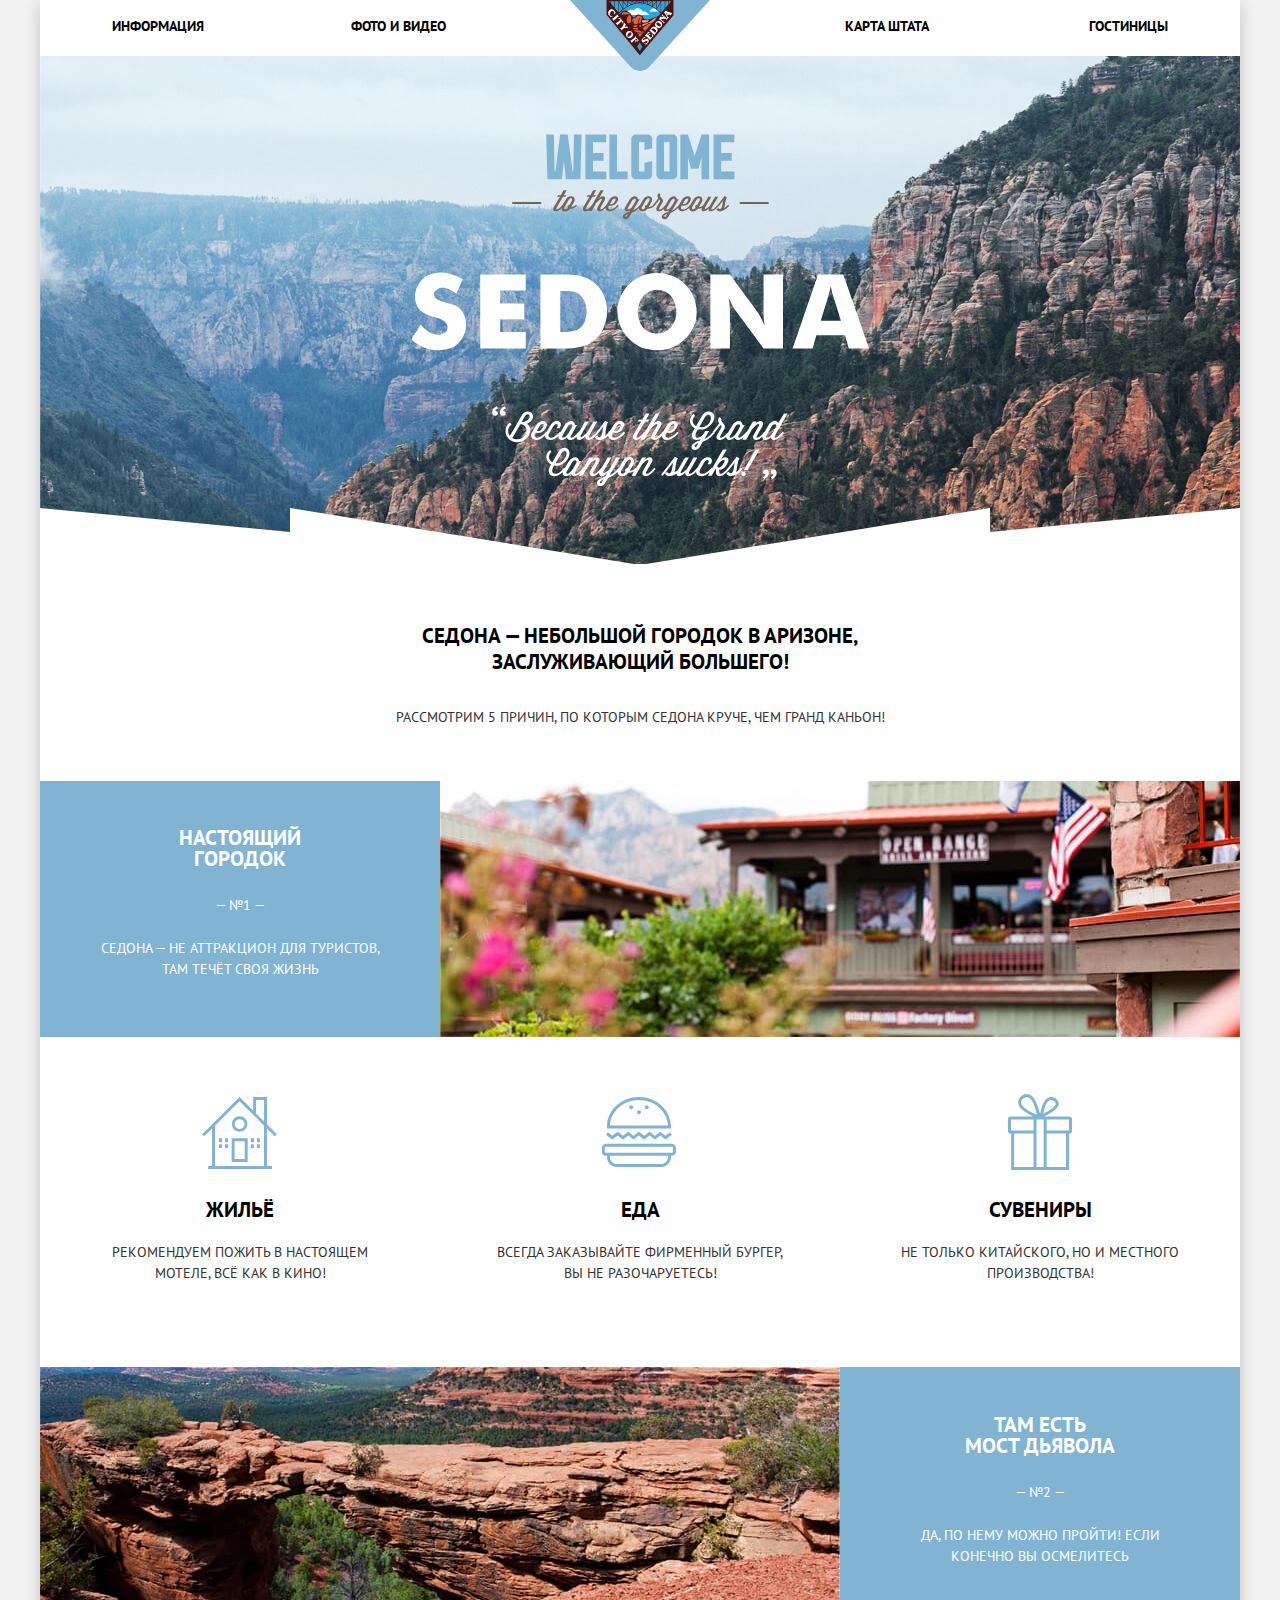
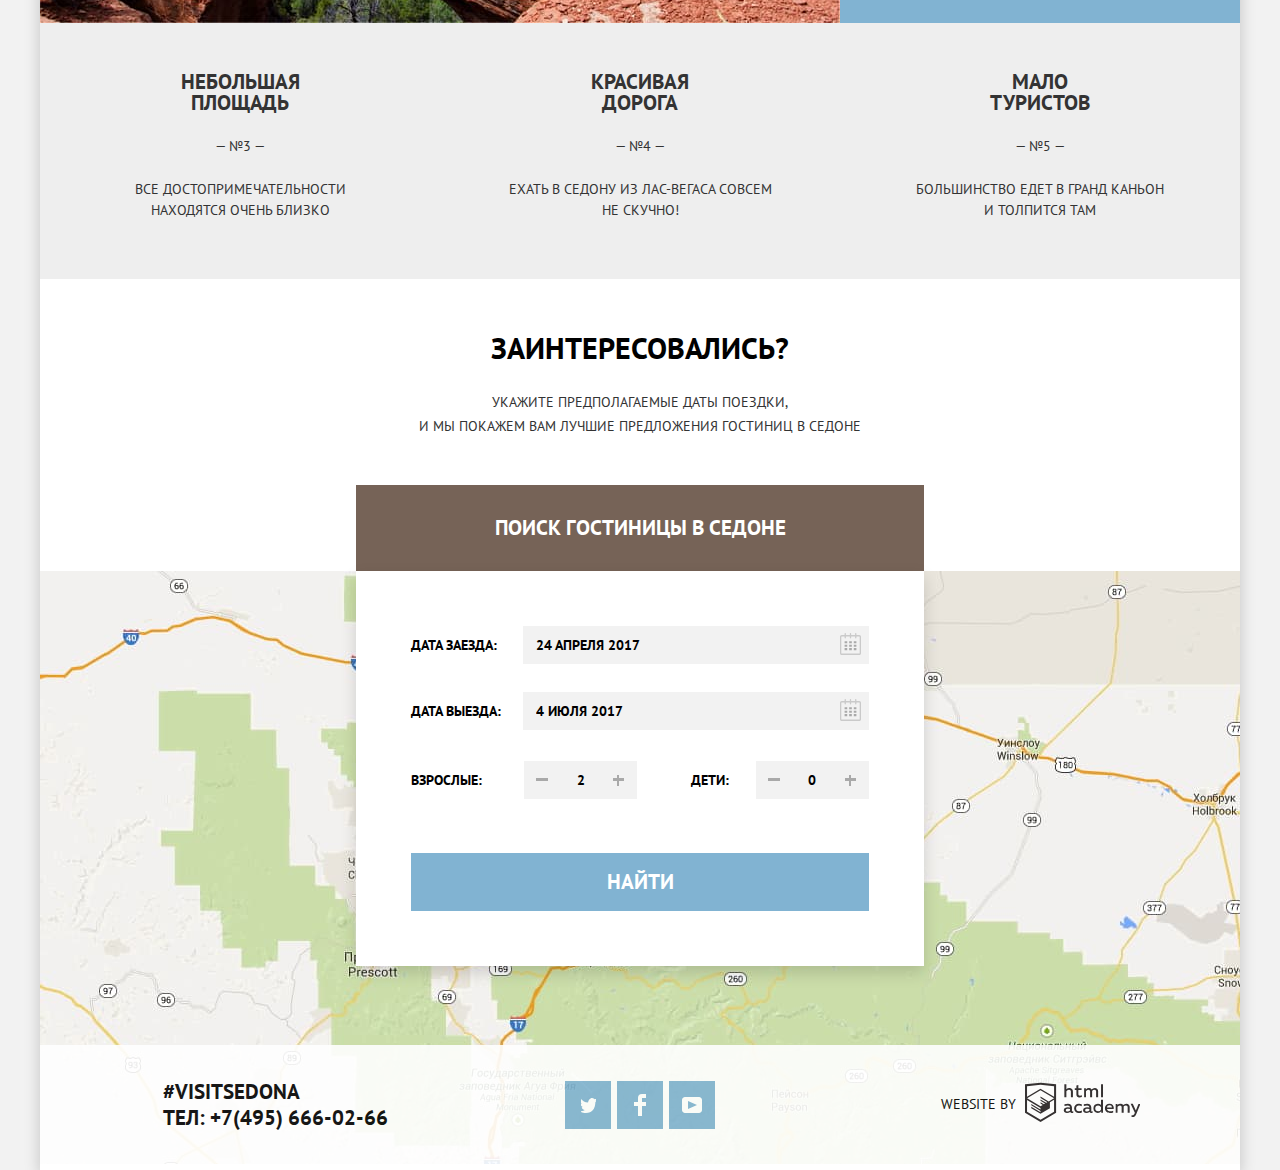
==== index.html @ f350897e "inner page, footer" ====
<!DOCTYPE html>
<html lang="ru">
  <head>
    <meta charset="utf-8">
    <title>Отдых в Седоне</title>
    <link href="https://fonts.googleapis.com/css?family=PT+Sans:400,700&display=swap&subset=cyrillic" rel="stylesheet">
    <link href="css/normalize.css" rel="stylesheet">
    <link href="css/style.css" rel="stylesheet">
  </head>
  <body>
    <div class="container">
      <header class="main-header">
        <nav class="main-navigation">
          <a class="main-header-logo">
            <img src="img/logo.svg" width="140" height="71" alt="Логотип компании по поиску жилья в Седоне «City of Sedona»">
          </a>
          <ul class="site-navigation">
            <li><a href="#">Информация</a></li>
            <li><a href="#">Фото и видео</a></li>
            <li><a href="#">Карта штата</a></li>
            <li><a href="inner.html">Гостиницы</a></li>
          </ul>
        </nav>
      </header>
      <main>
        <h1 class="visually-hidden">Преимущества отдыха в Седоне</h1>
        <section class="main-banner">
          <div class="mountains-bg">
            <h2 class="visually-hidden">Почему Седона?</h2>
            <img src="img/heading.svg" width="459" height="353" alt="Welcome to the gorgeous Sedona «Because the Grand Canyon sucks!»">
          </div>
          <div class="main-text">
            <b>Седона — небольшой городок в Аризоне, заслуживающий большего!</b>
            <p>Рассмотрим 5 причин, по которым Седона круче, чем Гранд Каньон!</p>
          </div>
        </section>
        <section class="features">
          <h2 class="visually-hidden">Преимущества</h2>
          <ol class="features-list">
            <li class="features-item real-city">
              <div class="real-life">
                <h3>Настоящий городок</h3>
                <p class="number">— №1 —</p>
                <p>Седона — не аттракцион для туристов, там течёт своя жизнь</p>
              </div>
              <img src="img/real-city.jpg" width="800" height="256" alt="Настоящая Седона">
              <ul class="city-features">
                <li class="home">
                  <h4>Жильё</h4>
                  <p>Рекомендуем пожить в настоящем мотеле, всё как в кино!</p>
                </li>
                <li class="food">
                  <h4>Еда</h4>
                  <p>Всегда заказывайте фирменный бургер, вы не разочаруетесь!</p>
                </li>
                <li class="souvenir">
                  <h4>Сувениры</h4>
                  <p>Не только китайского, но и местного производства!</p>
                </li>
              </ul>
            </li>
            <li class="features-item devils-bridge">
              <div class="about-bridge">
                <h3>Там есть Мост&nbsp;дьявола</h3>
                <p class="number">— №2 —</p>
                <p>Да, по нему можно пройти! Если конечно вы осмелитесь</p>
              </div>
              <img src="img/devils-bridge.jpg" width="800" height="256" alt="Мост Дьявола">
            </li>
            <li class="features-item last-advantage">
              <h3>Небольшая площадь</h3>
              <p class="number">— №3 —</p>
              <p>Все достопримечательности находятся очень близко</p>
            </li>
            <li class="features-item last-advantage">
              <h3>Красивая дорога</h3>
              <p class="number">— №4 —</p>
              <p>Ехать в Седону из Лас-Вегаса совсем не скучно!</p>
            </li>
            <li class="features-item last-advantage">
              <h3>Мало туристов</h3>
              <p class="number">— №5 —</p>
              <p>Большинство едет в Гранд Каньон и толпится там</p>
            </li>
          </ol>
        </section>
        <section class="search-hotels">
          <h2>Заинтересовались?</h2>
          <p>
            Укажите предполагаемые даты поездки,<br>
            и мы покажем вам лучшие предложения гостиниц в Седоне
          </p>
          <a class="button" href="#">Поиск гостиницы в Седоне</a>
          <form action="https://echo.htmlacademy.ru" method="post" class="form-hotels">
            <p>
              <label for="arrival-date">Дата заезда:</label>
              <input id="arrival-date" type="text" name="date" value="24 апреля 2017">
              <button type="button" class="icon-calendar">
                <span class="visually-hidden">Выбрать дату заезда на календаре</span>
                <svg xmlns="http://www.w3.org/2000/svg" width="21" height="22"><path fill="#cacaca" d="M19.251 2.025h-2.845V.648c0-.381-.294-.689-.656-.689-.363 0-.656.308-.656.689v1.377h-3.938V.648c0-.381-.294-.689-.655-.689-.363 0-.657.308-.657.689v1.377H5.906V.648c0-.381-.294-.689-.656-.689-.363 0-.657.308-.657.689v1.377H1.75C.784 2.025 0 2.847 0 3.862v16.302C0 21.179.784 22 1.75 22h17.501c.966 0 1.749-.821 1.749-1.836V3.862c0-1.015-.783-1.837-1.749-1.837zm.437 18.139a.448.448 0 01-.437.459H1.75a.45.45 0 01-.438-.459V3.862a.45.45 0 01.438-.459h2.844v1.378c0 .381.294.689.657.689.362 0 .656-.308.656-.689V3.403h3.938v1.378c0 .381.294.689.657.689.361 0 .655-.308.655-.689V3.403h3.938v1.378c0 .381.293.689.656.689.362 0 .656-.308.656-.689V3.403h2.845c.241 0 .437.206.437.459v16.302z"/><path fill="#a9a9a9" d="M4.594 8.225h2.625v2.066H4.594zm0 3.443h2.625v2.067H4.594zm0 3.444h2.625v2.066H4.594zm4.594 0h2.625v2.066H9.188zm0-3.444h2.625v2.067H9.188zm0-3.443h2.625v2.066H9.188zm4.593 6.887h2.625v2.066h-2.625zm0-3.444h2.625v2.067h-2.625zm0-3.443h2.625v2.066h-2.625z"/></svg>
              </button>
            </p>
            <p>
              <label for="departure-date">Дата выезда:</label>
              <input id="departure-date" type="text" name="date" value="4 июля 2017">
              <button type="button" class="icon-calendar">
                <span class="visually-hidden">Выбрать дату выезда на календаре</span>
                <svg xmlns="http://www.w3.org/2000/svg" width="21" height="22"><path fill="#cacaca" d="M19.251 2.025h-2.845V.648c0-.381-.294-.689-.656-.689-.363 0-.656.308-.656.689v1.377h-3.938V.648c0-.381-.294-.689-.655-.689-.363 0-.657.308-.657.689v1.377H5.906V.648c0-.381-.294-.689-.656-.689-.363 0-.657.308-.657.689v1.377H1.75C.784 2.025 0 2.847 0 3.862v16.302C0 21.179.784 22 1.75 22h17.501c.966 0 1.749-.821 1.749-1.836V3.862c0-1.015-.783-1.837-1.749-1.837zm.437 18.139a.448.448 0 01-.437.459H1.75a.45.45 0 01-.438-.459V3.862a.45.45 0 01.438-.459h2.844v1.378c0 .381.294.689.657.689.362 0 .656-.308.656-.689V3.403h3.938v1.378c0 .381.294.689.657.689.361 0 .655-.308.655-.689V3.403h3.938v1.378c0 .381.293.689.656.689.362 0 .656-.308.656-.689V3.403h2.845c.241 0 .437.206.437.459v16.302z"/><path fill="#a9a9a9" d="M4.594 8.225h2.625v2.066H4.594zm0 3.443h2.625v2.067H4.594zm0 3.444h2.625v2.066H4.594zm4.594 0h2.625v2.066H9.188zm0-3.444h2.625v2.067H9.188zm0-3.443h2.625v2.066H9.188zm4.593 6.887h2.625v2.066h-2.625zm0-3.444h2.625v2.067h-2.625zm0-3.443h2.625v2.066h-2.625z"/></svg>
              </button>
            </p>
            <div class="amount-columns">
              <p class="amount">
                <label for="adult-amount">Взрослые:</label>
                <input id="adult-amount" type="text" name="adult" value="2">
                <button type="button" class="amount-button reduce">
                  <span class="visually-hidden">Уменьшить количество взрослых</span>
                </button>
                <button type="button" class="amount-button increase">
                  <span class="visually-hidden">Увеличить количество взрослых</span>
                </button>
              </p>
              <p class="amount">
                <label for="children-amount">Дети:</label>
                <input id="children-amount" type="text" name="children" value="0">
                <button type="button" class="amount-button reduce">
                  <span class="visually-hidden">Уменьшить количество детей</span>
                </button>
                <button type="button" class="amount-button increase">
                  <span class="visually-hidden">Увеличить количество детей</span>
                </button>
              </p>
            </div>
            <button type="submit" class="button">Найти</button>
          </form>
        </section>
      </main>
      <footer class="cite-footer">
        <section class="map">
          <h2 class="visually-hidden">Седона на карте</h2>
          <img src="img/map.jpg" width="1200" height="593" alt="Седона на карте">
        </section>
        <div class="main-footer">
          <p class="footer-contacts">
            #visitsedona<br>
            Тел: <a href="tel:+78126660266">+7(495) 666-02-66</a>
          </p>
          <ul class="footer-social">
            <li><a class="social-button social-button-tw" href="#"><span class="visually-hidden">Твиттер</span></a></li>
            <li><a class="social-button social-button-fb" href="#"><span class="visually-hidden">Фейсбук</span></a></li>
            <li><a class="social-button social-button-youtube" href="#"><span class="visually-hidden">Ютуб</span></a></li>
          </ul>
          <p class="footer-copyright">
            <b>Website by</b>
            <a class="logo-html" href="https://htmlacademy.ru/intensive/htmlcss">
              <svg class="html-academy" xmlns="http://www.w3.org/2000/svg" data-name="Layer 1" viewBox="0 0 113 39"><path fill="#231f20" d="M46.84 28.22a2.07 2.07 0 00.58-.11v1.4a3.41 3.41 0 01-1.24.22 1.75 1.75 0 01-1.75-1 5.08 5.08 0 01-3.3 1.13c-1.59 0-3.06-.87-3.06-2.68 0-2.24 2.08-2.93 3.9-2.93a11.63 11.63 0 012.28.26v-.31c0-1.09-.8-1.86-2.3-1.86a7.79 7.79 0 00-3.15.67v-1.79a10.72 10.72 0 013.35-.58c2.48 0 4 1.18 4 3.83v3.14a.57.57 0 00.69.61zm-6.76-1.19a1.42 1.42 0 001.64 1.29 3.56 3.56 0 002.53-1v-1.51a10.21 10.21 0 00-1.9-.22c-1.1.01-2.27.35-2.27 1.45zm12.98-6.41a5.29 5.29 0 012.7.67v1.79a4.28 4.28 0 00-2.42-.73 2.89 2.89 0 100 5.76 5.26 5.26 0 002.55-.67v1.8a6.58 6.58 0 01-2.9.6 4.42 4.42 0 01-4.72-4.54 4.54 4.54 0 014.79-4.68zm12.78 7.6a2.07 2.07 0 00.58-.11v1.4a3.41 3.41 0 01-1.24.22 1.75 1.75 0 01-1.75-1 5.08 5.08 0 01-3.3 1.13c-1.59 0-3.06-.87-3.06-2.68 0-2.24 2.08-2.93 3.9-2.93a11.63 11.63 0 012.28.26v-.31c0-1.09-.8-1.86-2.3-1.86a7.79 7.79 0 00-3.15.67v-1.79a10.72 10.72 0 013.35-.58c2.48 0 4 1.18 4 3.83v3.14a.57.57 0 00.69.61zm-6.76-1.19a1.42 1.42 0 001.64 1.29 3.56 3.56 0 002.53-1v-1.51a10.21 10.21 0 00-1.9-.22c-1.11.01-2.27.35-2.27 1.45zm17.59-10.18v12.76h-1.76v-1.39a4.07 4.07 0 01-3.35 1.62 4.62 4.62 0 010-9.22 4 4 0 013.15 1.37v-5.14h2zm-4.76 5.48a2.9 2.9 0 000 5.8 3 3 0 002.79-1.84v-2.13a3.06 3.06 0 00-2.79-1.83zm11.08-1.71c3.48 0 4.68 2.81 4.12 5.34h-6.58c.22 1.57 1.75 2.22 3.35 2.22a6.41 6.41 0 002.77-.62v1.68a7.5 7.5 0 01-3.14.6c-2.68 0-5-1.53-5-4.61a4.39 4.39 0 014.48-4.61zm.09 1.62a2.39 2.39 0 00-2.57 2.26h4.85a2.06 2.06 0 00-2.28-2.26zm6.02 7.37v-8.75h1.73v1.09a4 4 0 012.92-1.33 3 3 0 012.73 1.4 4.33 4.33 0 013.06-1.4 3.21 3.21 0 013.32 3.52v5.47h-2V24.2a1.67 1.67 0 00-1.73-1.84 2.94 2.94 0 00-2.17 1.18v6.07h-2V24.2a1.67 1.67 0 00-1.73-1.84 3.11 3.11 0 00-2.32 1.35v5.91h-2zm22.37-8.75h2l-4.1 9.93c-.95 2.28-2.19 3-3.52 3a5 5 0 01-1.15-.15v-1.66a3 3 0 00.89.13c.95 0 1.66-.67 2.17-2l.18-.44-4.16-8.82h2.13l3 6.6zM40.66 1.53v5a4 4 0 012.83-1.2A3.41 3.41 0 0147.1 8.9v5.41h-2V9.15a1.9 1.9 0 00-2-2.1 3.08 3.08 0 00-2.44 1.46v5.8h-2V1.53h2zm11.77.89v3.12h3.17v1.71h-3.17v4c0 1.15.53 1.53 1.66 1.53a4.71 4.71 0 001.77-.35v1.68a7.14 7.14 0 01-2.35.38 2.68 2.68 0 01-3-2.88V7.23h-1.6V5.52h1.57V2.88zm5.67 11.87V5.54h1.73v1.09a4 4 0 012.92-1.33 3 3 0 012.73 1.4 4.33 4.33 0 013.06-1.4 3.21 3.21 0 013.32 3.52v5.47h-2V8.88a1.67 1.67 0 00-1.73-1.84 2.94 2.94 0 00-2.17 1.18v6.07h-2V8.88a1.67 1.67 0 00-1.73-1.84 3.11 3.11 0 00-2.32 1.35v5.91h-2zM74.72 1.52h1.95v12.76h-1.95zM15.44.02h-.16L0 1.62v28l15.28 9.09 15.28-9.09v-28zm13.12 28.45l-13.28 7.9L2 28.47V16.99l13.22 7.87v1.43l-9.07-5.4v1.38l9.11 5.47v1.46l-9.1-5.42v1.38l9.11 5.47 9.19-5.5v-5.91l4.1-2.45v11.67zm0-13.16l-3.65 2.14-1.68 1-8-4.76v1.38l6.84 4.07h-.06l-.15.09-1 .57-5.64-3.36v1.38l4.45 2.65-1.05.7-3.36-2v1.38l2.21 1.3-2.25 1.35-13.16-7.82 13.17-7.92zm0-1.39L15.21 6.05l-13.2 7.86V3.41l13.28-1.39 13.28 1.39v10.51z"/></svg>
              <span class="visually-hidden">Логотип «HTML-Academy»</span>
            </a>
          </p>
        </div>
      </footer>
    </div>
  </body>
</html>
---- css/style.css ----
body {
  margin: 0;
  padding: 0;

  font-weight: 400;
  font-size: 14px;
  line-height: 21px;
  font-family: "PT Sans", Arial, sans-serif;
  color: #333333;
  text-transform: uppercase;
  background-color: #f2f2f2;
}

*,
*::before,
*::after {
  box-sizing: border-box;
}

a {
  text-decoration: none;
}

img {
  max-width: 100%;
  height: auto;
}

.visually-hidden:not(:focus):not(:active),
input[type="checkbox"].visually-hidden,
input[type="radio"].visually-hidden {
  position: absolute;

  width: 1px;
  height: 1px;
  margin: -1px;
  border: 0;
  padding: 0;

  white-space: nowrap;

  clip-path: inset(100%);
  clip: rect(0 0 0 0);
  overflow: hidden;
}

.container {
  width: 1200px;
  margin: 0 auto;
  padding: 0 0;

  background-color: #ffffff;
  box-shadow: 0px 5px 15px rgba(0, 1, 1, 0.2);
}

.main-navigation {
  position: relative;

  display: flex;

  font-weight: 700;
  line-height: 26px;
  color: #000000;

  background-color: #ffffff;
}

.main-header-logo {
  position: absolute;
  top: 0;
  left: 50%;
  margin-left: -70px;
  z-index: 1;

  display: block;
  width: 140px;
  height: 71px;
}

.site-navigation {
  width: 1200px;
  display: flex;
  justify-content: space-between;
  flex-wrap: wrap;
  margin: 0;
  padding: 0;
  padding-right: 72px;
  padding-left: 72px;

  list-style: none;
}

.site-navigation li {
  width: 239px;
  padding-top: 13px;
  padding-bottom: 17px;

  color: inherit;
}

.site-navigation li:nth-child(4n-2) {
  margin-right: auto;
}

.site-navigation li:nth-last-child(2),
.site-navigation li:last-child {
  text-align: right;
}

.site-navigation a {
  color: inherit;
}

.site-navigation a[href]:hover,
.site-navigation a[href]:focus {
  color: #81b3d2;
}

.site-navigation a[href]:active {
  color: rgba(0, 0, 0, 0.3);
}

.site-navigation-current a {
  color: #766357;
}

.mountains-bg {
  position: relative;
  display: flex;
  justify-content: center;
  align-items: center;
  height: 508px;

  background: url("../img/background.jpg") no-repeat top center;
  background-color: #ffffff;
  background-size: 100%;
}

.mountains-bg img {
  width: 459px;
  height: 353px;
}

.main-text {
  width: 489px;
  padding-top: 59px;
  padding-bottom: 51px;
  margin: 0 auto;

  text-align: center;
}

.mountains-bg::before {
  content: "";
  position: absolute;
  bottom: -3px;
  left: 0;
  z-index: 1;
  width: 1200px;
  height: 59px;

  background-image: url("../img/intro-mask.svg");
  background-repeat: no-repeat;
  background-position: top center;
}

.main-text b {
  font-size: 21px;
  line-height: 26px;
  text-align: center;
  color: #000000;
}

.main-text p {
  margin: 0;
  padding: 0;
  padding-top: 29px;
  line-height: 26px;
}

.features-list {
  list-style: none;
}

.devils-bridge {
  display: flex;
  color: #ffffff;
}

.real-city {
  display: flex;
  flex-wrap: wrap;
}

.real-life,
.about-bridge {
  width: 400px;
  padding-top: 46px;
  padding-right: 60px;
  padding-bottom: 60px;
  padding-left: 60px;
  color: #ffffff;

  background-color: #81b3d2;
}

.features-list {
  display: flex;
  flex-wrap: wrap;
  margin: 0;
  padding: 0;
}

.real-life,
.about-bridge {
  min-height: 256px;
  padding-bottom: 20px;
}

.features-item h3 {
  margin: 0;
  padding: 0;
  width: 150px;
  margin: 0 auto;
  padding-bottom: 26px;

  font-size: 21px;
  text-align: center;
}

.features-item p {
  margin: 0;
  padding: 0;

  text-align: center;
}

.features-item .number {
  padding-bottom: 22px;
}

.city-features {
  display: flex;
  justify-content: space-between;
  margin: 0;
  padding: 0;

  list-style: none;
  color: #333333;

  background-color: #ffffff;
}

.city-features h4 {
  margin: 0;
  padding: 0;
  padding-bottom: 22px;

  font-size: 21px;
  color: #000000;
}

.city-features li {
  width: 400px;
  min-height: 330px;
  padding: 50px;
  padding-top: 162px;
  padding-bottom: 20px;

  text-align: center;
}

.city-features .home {
  background: url(../img/home.svg) no-repeat 162px 60px;
}

.city-features .food {
  background: url(../img/food.svg) no-repeat 162px 60px;
}

.city-features .souvenir {
  background: url(../img/souvenir.svg) no-repeat 168px 57px;
}

.about-bridge {
  order: 2;
  width: 400px;
  padding: 48px;
  padding-top: 47px;
  padding-bottom: 20px;
}

.last-advantage {
  width: 400px;
  min-height: 256px;

  padding-top: 48px;
  padding-right: 75px;
  padding-bottom: 20px;
  padding-left: 75px;
  background-color: #eeeeee;
}

.last-advantage:nth-child(4) {
  padding-right: 68px;
  padding-left: 68px;
}

.last-advantage h3 {
  padding-bottom: 23px;
}

.features {
  margin-bottom: 51px;
}

.search-hotels h2 {
  margin: 0;
  padding: 0;
  font-size: 30px;
  line-height: 36px;
  color: #000000;
  padding-bottom: 24px;

  text-align: center;
}

.search-hotels p {
  margin: 0;
  padding: 0;
  line-height: 24px;
  padding-bottom: 47px;

  text-align: center;
}

.button {
  font-weight: 700;
  font-size: 14px;
  line-height: 21px;
  text-align: center;
  color: #ffffff;
  text-transform: uppercase;

  background-color: #766357;
}

.button:hover,
.button:focus {
  background-color: #604e43;
}

.button:active {
  color: rgba(255, 255, 255, 0.3);

  background-color: #503e33;
}

.search-hotels .button {
  display: block;
  width: 568px;
  padding: 30px 100px;
  margin: 0 auto;
  font-size: 21px;
  line-height: 26px;
}

.form-hotels {
  position: absolute;
  z-index: 1;
  left: 50%;
  width: 568px;
  margin-left: -284px;
  min-height: 395px;
  padding: 55px;

  background-color: #ffffff;
  box-shadow: 0px 7px 15px 0 rgba(0, 1, 1, 0.15);
}

.form-hotels label {
  font-weight: bold;
  line-height: 1.86;

  text-align: left;
  color: #000000;
}

.form-hotels p {
  position: relative;
  display: flex;
  flex-wrap: wrap;
  justify-content: space-between;
  align-items: baseline;
  line-height: 1.86;
  padding-bottom: 28px;
}

.form-hotels input {
  width: 346px;
  height: 38px;
  padding: 13px;
  background-color: #f2f2f2;

  font-family: "PT Sans", Arial, sans-serif;
  font-size: 14px;
  font-weight: bold;
  line-height: 1.86;
  text-align: left;
  color: #000000;
  border: none;
  text-transform: uppercase;
}

.form-hotels p:nth-child(2) {
  padding-bottom: 31px;
}

.amount-columns {
  display: flex;
  flex-wrap: wrap;
  justify-content: space-between;
  margin-bottom: 23px;
}

.form-hotels .amount {
  position: relative;
  width: 189px;
}

.amount input {
  width: 38px;
  padding-left: 5px;
  padding-right: 5px;
  text-align: center;
}

.amount:nth-child(2) {
  width: 140px;
  margin-right: 38px;
}

.form-hotels .amount-button {
  position: absolute;
  top: 0;
  left: 113px;
  width: 38px;
  height: 38px;
  border: none;
  background-color: #f2f2f2;
}

.amount:nth-child(2) .amount-button {
  left: 65px;
}

.amount:nth-child(2) .increase {
  left: 140px;
}

.amount .increase {
  left: 188px;
}

.amount .increase::after {
  content: "";
  position: absolute;
  top: 13.5px;
  left: 18px;
  width: 2px;
  height: 11px;
  background-color: #a9a9a9;
}

.amount-button::before {
  content: "";
  position: absolute;

  background-color: #a9a9a9;
}

.amount-button:hover::before,
.amount-button:hover::after {
  background-color: #000000;
}

.amount-button:active::before,
.amount-button:active::after {
  background-color: #81b3d2;
}

.reduce::before {
  top: 17px;
  left: 12px;
  width: 12px;
  height: 3px;
}

.increase::before {
  top: 17px;
  left: 14px;
  width: 11px;
  height: 3px;
}

.form-hotels .icon-calendar {
  position: absolute;
  top: 6px;
  right: 2px;
  border: none;
  background-color: transparent;
}

.icon-calendar:hover path {
  fill: #000000;
}

.icon-calendar:active path {
  fill: #81b3d2;
}

.form-hotels .button {
  width: 100%;
  min-height: 58px;
  line-height: 26px;
  background-color: #81b3d2;
  padding-top: 16px;
  padding-bottom: 16px;
  border: none;
}

.cite-footer {
  position: relative;
}

.footer-contacts,
.footer-contacts a {
  font-weight: 700;
  font-size: 21px;
  line-height: 26px;
  color: #000000;
}

.main-footer p,
.main-footer ul {
  margin: 0;
  padding: 0;

  width: 400px;
}

.main-footer {
  position: absolute;
  z-index: 1;
  width: 1200px;
  bottom: 5px;
  left: 0;
  opacity: 0.9;
  background-color: #ffffff;
  display: flex;
  justify-content: space-between;
  align-items: center;
  min-height: 120px;
}

.main-footer p,
.main-footer ul {
  width: 400px;
  text-align: center;
}

.main-footer .footer-contacts {
  padding-left: 123px;
  text-align: left;
}

.inner-page .footer-contacts {
  padding-left: 129px;
}

.footer-copyright b {
  font-weight: 400;
  line-height: 26px;
  color: #000000;
}

.social-button {
  display: block;
  position: relative;
  width: 46px;
  height: 48px;
  background-color: #81b3d2;
}

.main-footer .footer-social {
  display: flex;
  justify-content: center;
}

.footer-social li {
  margin-right: 6px;
}

.footer-social li:last-child {
  margin-right: 0;
}

.social-button::before {
  content: "";
  position: absolute;
  background-repeat: no-repeat;
  background-position: 50% 50%;
}

.social-button-tw::before {
  width: 15px;
  height: 18px;
  background-image: url(../img/tw-icon.svg);
}

.social-button-fb::before {
  width: 12px;
  height: 22px;
  background-image: url(../img/fb-icon.svg);
}

.social-button-youtube::before {
  width: 20px;
  height: 16px;
  background-image: url(../img/youtube-icon.svg);
}

.html-academy {
  width: 115px;
  height: 41px;
}

.logo-html {
  vertical-align: middle;
  display: inline-block;
  padding-left: 5px;
}

.logo-html:hover path,
.logo-html:focus path {
  fill: #81b3d2;
}

.logo-html:active path {
  fill: #bdbbbc;
}

.footer-social a {
  background-color: #81b3d2;
}

.footer-social a {
  display: flex;
  justify-content: center;
  align-items: center;
}

.social-button:hover,
.social-button:focus {
  background-color: #669ec0;
}

.social-button:active {
  background-color: #5496bd;
}

.social-button:active::before {
  opacity: 0.3;
}

.footer-social {
  list-style: none;
}

.footer-contacts a:hover,
.footer-contacts a:focus {
  color: #81b3d2;
}

.footer-contacts a:active {
  color: #bdbbbc;
}

.inner-page .button {
  display: inline-block;
  margin-right: 3px;
  padding: 3px 17px;

  max-width: 250px;
  font: inherit;
  font-weight: 700;
  text-align: center;

  background-color: #81b3d2;
}

.inner-page .button-buy {
  background-color: #766357;
}

.button:hover,
.button:focus,
.button:active {
  background-color: #663d15;
}

.button.disabled,
.button:disabled {
  cursor: default;
  opacity: 0.5;
  background-color: #000000;
}

.filters {
  color: #ffffff;

  min-height: 217px;
  width: 100%;

  background-color: #6688ae;
  background-image: url("../img/filter-background.jpg");

  padding-top: 28px;

  background-repeat: no-repeat;
  background-position: 50% 50%;
}

.filter-item legend {
  font-size: 16px;
  font-weight: 700;
  margin-bottom: 26px;
}

.filter-item {
  border: 0 none;
}

.filter-item ul {
  margin: 0;
  padding: 0;
  list-style: none;
}

.filter-item li {
  margin-bottom: 25px;
  padding-left: 40px;
}

.filter-item label {
  position: relative;

  display: block;

  cursor: pointer;
  user-select: none;
}

.filter-input + label::before {
  content: "";
  position: absolute;
  top: 0px;
  left: -40px;

  width: 23px;
  height: 23px;

  background: url(../img/checkbox-off.svg) no-repeat center center;
}

.filter-input:checked + label::after {
  content: "";

  position: absolute;
  top: 0;
  left: -40px;

  width: 27px;
  height: 23px;

  background: url(../img/checkbox-on.svg) no-repeat center center;
}

.filter-input:disabled + label::before {
  content: "";
  position: absolute;
  top: 0px;
  left: -40px;

  width: 23px;
  height: 23px;

  background: url(../img/checkbox-off-disabled.svg) no-repeat center center;
}

.filter-input:disabled:checked + label::after {
  content: "";
  position: absolute;
  top: 0px;
  left: -40px;

  width: 23px;
  height: 23px;

  background: url(../img/checkbox-on-disabled.svg) no-repeat center center;
}

.filter-column .filter-item {
  width: 316px;
}

.filter-column legend {
  margin-bottom: 11px;
}

.price-controls {
  position: relative;
  height: 36px;
  margin-bottom: 20px;
  font-size: 0;

  border: 2px solid #ffffff;
  border-radius: 2px;
}

.price-controls::after {
  content: "";
  position: absolute;
  top: 50%;
  left: 50%;

  width: 2px;
  height: 22px;

  background: #ffffff;
  transform: translate(-50%, -50%);
}

.price-controls input {
  font-size: 14px;
  line-height: 21px;
  text-align: left;
  padding-left: 3px;
  color: #ffffff;

  background-color: transparent;
  width: 62px;
  margin: 0;

  color: inherit;
  font: inherit;

  background: none;
  border: none;
}

.price-controls .min-price,
.price-controls .max-price {
  width: 147px;
  padding-left: 61px;
}

.price-controls label {
  display: inline-block;

  font-size: 14px;
  line-height: 32px;
  vertical-align: top;

  cursor: pointer;
}

.range-controls {
  position: relative;

  margin-bottom: 32px;
}

.range-controls .scale {
  height: 2px;

  background: rgba(255, 255, 255, 0.3);
}

.range-controls .bar {
  width: 80%;
  height: 2px;

  background: #ffffff;
}

.toggle {
  position: absolute;
  top: -8px;

  width: 20px;
  height: 20px;

  padding: 0;
  background-color: #ababab;
  border: 8px solid #ffffff;
  border-radius: 50%;
  box-shadow: 0 2px 1px 0 rgba(0, 1, 1, 0.2);
  cursor: pointer;
}

.toggle-min {
  left: 0;
}

.toggle-max {
  left: 80%;
}

.toggle:hover,
.toggle:focus {
  background: #1c4f80;
}

.filters .filters-button {
  font-weight: 400;
  width: 136px;
  margin-left: 83px;
  padding-top: 0;
  padding-bottom: 0;
  line-height: 32px;
  background-color: transparent;
  border: 2px solid #ffffff;
}

.filters-button:hover,
.filters-button:focus {
  color: #000000;

  background-color: #ffffff;
}

.filters-button:active {
  background-color: #ffffff;
  opacity: 0.9;
}

.sort {
  display: flex;
  justify-content: flex-start;
  align-items: baseline;
  padding-top: 30px;
  font-size: 12px;
  min-height: 86px;
  line-height: 18px;
  color: #000000;
  padding-right: 72px;
  padding-left: 72px;

  background-color: #fefefe;
}

.sort p,
.sort h2 {
  margin: 0;
  padding: 0;
}

.sort p {
  margin-right: 47px;
}

.sort h2 {
  font-size: 12px;
  line-height: 18px;
  margin-right: 40px;
}

.sort .sort-item {
  margin-right: 33px;
}

.sort .indicators {
  margin-left: auto;
}

.sort .sort-indicator-up {
  margin-right: 10px;
}

.sort-item {
  color: rgba(0, 0, 0, 0.3);

  border-bottom: 1px dotted #81b3d2;
}

.sort-item:hover,
.sort-item:focus {
  color: #81b3d2;
}

.sort-item:active {
  color: #000000;

  border: none;
}

.sort-indicator-down svg {
  transform: rotate(180deg);
}

.sort-indicator:hover path,
.sort-indicator:focus path {
  fill: #231f20;
}

.sort-indicator:active path {
  fill: #81b3d2;
}

.sort-info {
  font-weight: 700;
  font-size: 21px;
  line-height: 26px;
}

.sort-indicator-current path {
  fill: #81b3d2;
}

.sort-item-current {
  color: #81b3d2;

  border: none;
}

.sort-item-current:hover,
.sort-item-current:focus {
  border-bottom: 1px dotted #81b3d2;
}

.sort-item-current:active {
  border: none;
}

.hotels {
  margin: 0;
  padding: 0;

  list-style: none;
}

.hotels li {
  display: flex;
  justify-content: space-between;
  align-items: stretch;
  border-top: 1px solid #e5e5e5;
  padding-top: 26px;
  padding-right: 72px;
  padding-bottom: 28px;
  padding-left: 72px;
}

.hotels li:last-child {
  border-bottom: 1px solid #e5e5e5;
}

.hotels h3 {
  margin: 0;
  padding: 0;
  margin-bottom: 6px;
}

.hotels img {
  width: 135px;
  height: 90px;
  margin-top: 5px;
  margin-right: 30px;
}

.hotels .comfort {
  position: relative;
  margin-left: auto;
  margin-top: 4px;
  padding-top: 64px;
}

.hotels .comfort::before {
  content: "";
  position: absolute;
  top: 0;
  right: 0;
  width: 89px;
  height: 17px;
  z-index: 1;


  background-image: url(../img/star.svg);
  background-repeat: space;
}

.hotels-item:nth-child(2) .comfort::before {
  width: 63px;
}

.hotels-item:last-child .comfort::before {
  width: 40px;
}

.hotel-name {
  font-size: 21px;
  line-height: 26px;
  color: #000000;
}

.hotel-name:hover,
.hotel-name:focus {
  color: #81b3d2;
}

.column-hotel table {
  width: 232px;
  border-spacing: 0;
  margin-bottom: 14px;
}

.hotels-item td {
  width: 96px;
}

.hotel-name:active {
  color: rgba(0, 0, 0, 0.3);
}

.rating {
  display: block;
  padding: 4px 14px;;
  color: #666666;
  background-color: #f2f2f2;
}

.button-info {
  background-color: #81b3d2;
}

.button-info:hover,
.button-info:focus {
  background-color: #669ec0;
}

.button-info:active {
  background-color: #5496bd;
}

.filters form {
  display: flex;
  padding-right: 72px;
  padding-left: 72px;
}

.filters fieldset {
  width: 255px;
  padding: 0;
  margin: 0;
}

.filter-column {
  width: 316px;
  margin-left: auto;
}

.inner-page .main-footer {
  position: static;
  background-color: #ffffff;
}
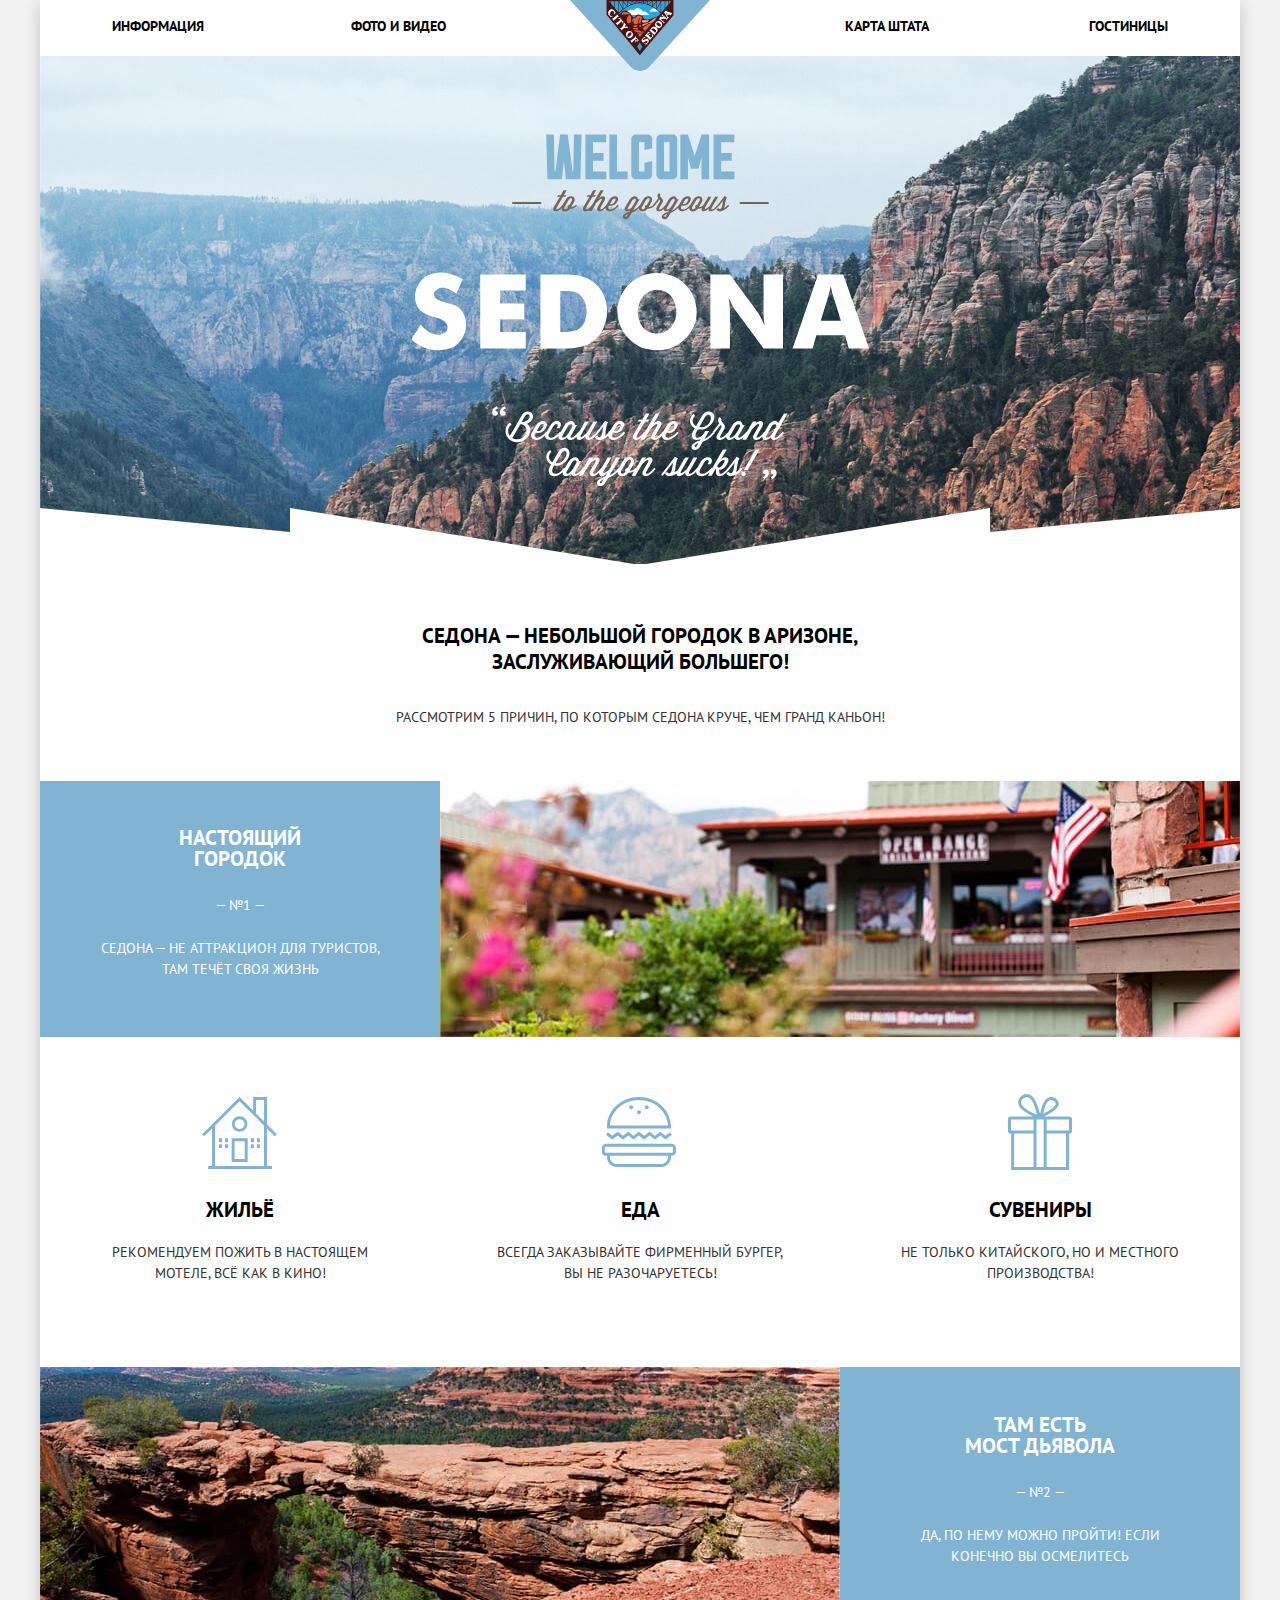
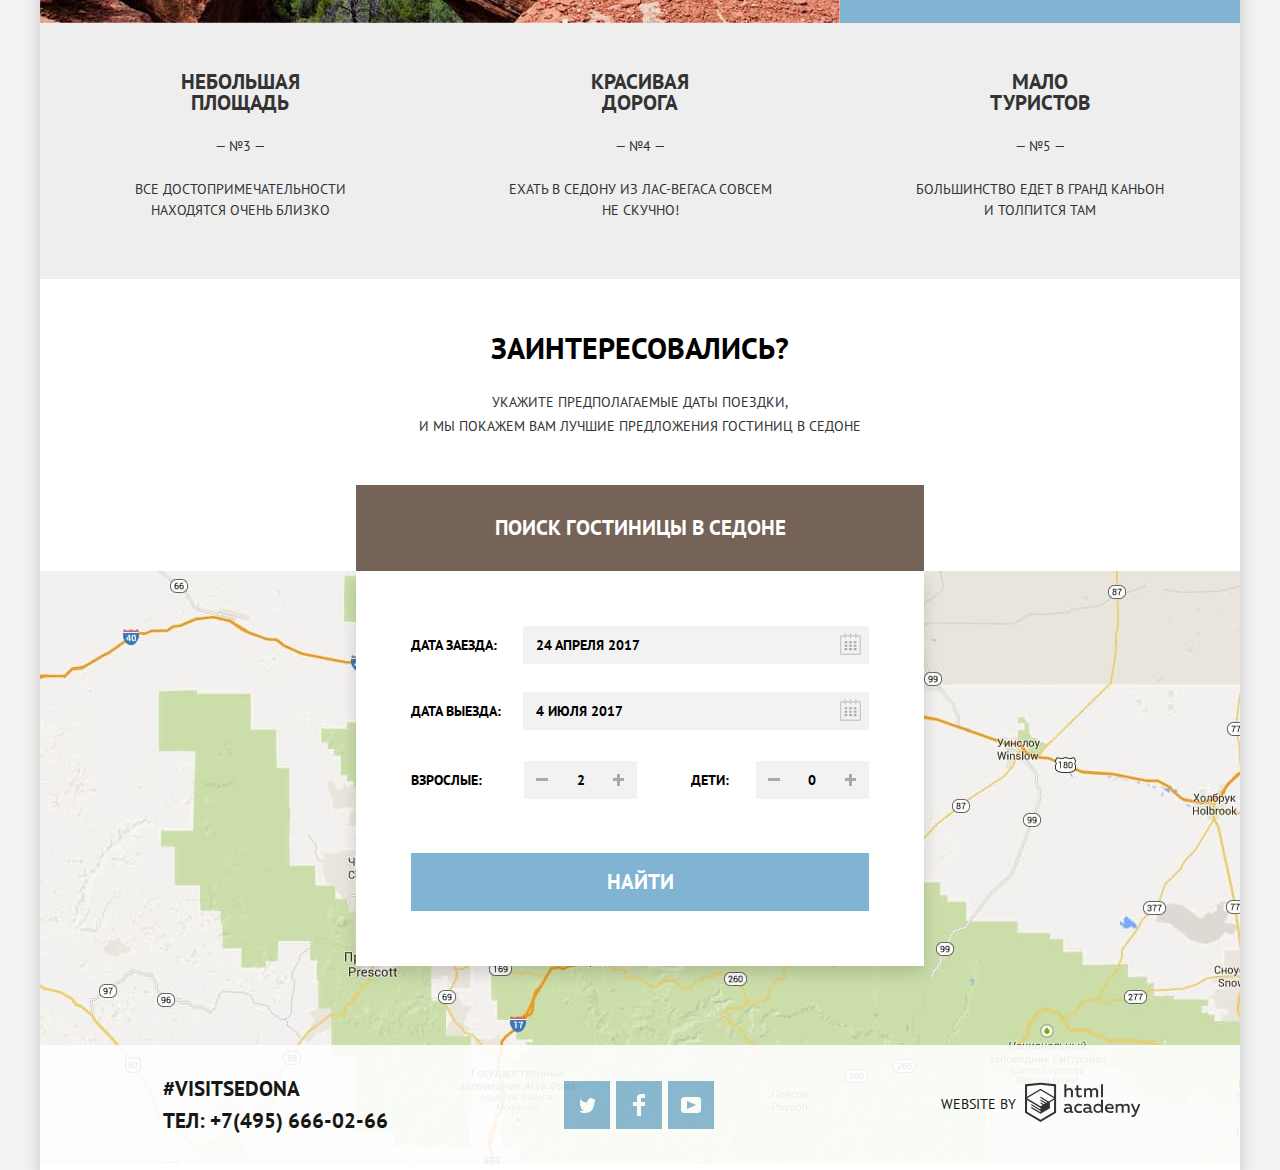
==== commit 41c20136: "add footer logo width height" ====
--- a/index.html
+++ b/index.html
@@ -141,7 +141,7 @@
         </section>
         <div class="main-footer">
           <p class="footer-contacts">
-            #visitsedona<br>
+            <span>#visitsedona</span>
             Тел: <a href="tel:+78126660266">+7(495) 666-02-66</a>
           </p>
           <ul class="footer-social">
@@ -152,7 +152,7 @@
           <p class="footer-copyright">
             <b>Website by</b>
             <a class="logo-html" href="https://htmlacademy.ru/intensive/htmlcss">
-              <svg class="html-academy" xmlns="http://www.w3.org/2000/svg" data-name="Layer 1" viewBox="0 0 113 39"><path fill="#231f20" d="M46.84 28.22a2.07 2.07 0 00.58-.11v1.4a3.41 3.41 0 01-1.24.22 1.75 1.75 0 01-1.75-1 5.08 5.08 0 01-3.3 1.13c-1.59 0-3.06-.87-3.06-2.68 0-2.24 2.08-2.93 3.9-2.93a11.63 11.63 0 012.28.26v-.31c0-1.09-.8-1.86-2.3-1.86a7.79 7.79 0 00-3.15.67v-1.79a10.72 10.72 0 013.35-.58c2.48 0 4 1.18 4 3.83v3.14a.57.57 0 00.69.61zm-6.76-1.19a1.42 1.42 0 001.64 1.29 3.56 3.56 0 002.53-1v-1.51a10.21 10.21 0 00-1.9-.22c-1.1.01-2.27.35-2.27 1.45zm12.98-6.41a5.29 5.29 0 012.7.67v1.79a4.28 4.28 0 00-2.42-.73 2.89 2.89 0 100 5.76 5.26 5.26 0 002.55-.67v1.8a6.58 6.58 0 01-2.9.6 4.42 4.42 0 01-4.72-4.54 4.54 4.54 0 014.79-4.68zm12.78 7.6a2.07 2.07 0 00.58-.11v1.4a3.41 3.41 0 01-1.24.22 1.75 1.75 0 01-1.75-1 5.08 5.08 0 01-3.3 1.13c-1.59 0-3.06-.87-3.06-2.68 0-2.24 2.08-2.93 3.9-2.93a11.63 11.63 0 012.28.26v-.31c0-1.09-.8-1.86-2.3-1.86a7.79 7.79 0 00-3.15.67v-1.79a10.72 10.72 0 013.35-.58c2.48 0 4 1.18 4 3.83v3.14a.57.57 0 00.69.61zm-6.76-1.19a1.42 1.42 0 001.64 1.29 3.56 3.56 0 002.53-1v-1.51a10.21 10.21 0 00-1.9-.22c-1.11.01-2.27.35-2.27 1.45zm17.59-10.18v12.76h-1.76v-1.39a4.07 4.07 0 01-3.35 1.62 4.62 4.62 0 010-9.22 4 4 0 013.15 1.37v-5.14h2zm-4.76 5.48a2.9 2.9 0 000 5.8 3 3 0 002.79-1.84v-2.13a3.06 3.06 0 00-2.79-1.83zm11.08-1.71c3.48 0 4.68 2.81 4.12 5.34h-6.58c.22 1.57 1.75 2.22 3.35 2.22a6.41 6.41 0 002.77-.62v1.68a7.5 7.5 0 01-3.14.6c-2.68 0-5-1.53-5-4.61a4.39 4.39 0 014.48-4.61zm.09 1.62a2.39 2.39 0 00-2.57 2.26h4.85a2.06 2.06 0 00-2.28-2.26zm6.02 7.37v-8.75h1.73v1.09a4 4 0 012.92-1.33 3 3 0 012.73 1.4 4.33 4.33 0 013.06-1.4 3.21 3.21 0 013.32 3.52v5.47h-2V24.2a1.67 1.67 0 00-1.73-1.84 2.94 2.94 0 00-2.17 1.18v6.07h-2V24.2a1.67 1.67 0 00-1.73-1.84 3.11 3.11 0 00-2.32 1.35v5.91h-2zm22.37-8.75h2l-4.1 9.93c-.95 2.28-2.19 3-3.52 3a5 5 0 01-1.15-.15v-1.66a3 3 0 00.89.13c.95 0 1.66-.67 2.17-2l.18-.44-4.16-8.82h2.13l3 6.6zM40.66 1.53v5a4 4 0 012.83-1.2A3.41 3.41 0 0147.1 8.9v5.41h-2V9.15a1.9 1.9 0 00-2-2.1 3.08 3.08 0 00-2.44 1.46v5.8h-2V1.53h2zm11.77.89v3.12h3.17v1.71h-3.17v4c0 1.15.53 1.53 1.66 1.53a4.71 4.71 0 001.77-.35v1.68a7.14 7.14 0 01-2.35.38 2.68 2.68 0 01-3-2.88V7.23h-1.6V5.52h1.57V2.88zm5.67 11.87V5.54h1.73v1.09a4 4 0 012.92-1.33 3 3 0 012.73 1.4 4.33 4.33 0 013.06-1.4 3.21 3.21 0 013.32 3.52v5.47h-2V8.88a1.67 1.67 0 00-1.73-1.84 2.94 2.94 0 00-2.17 1.18v6.07h-2V8.88a1.67 1.67 0 00-1.73-1.84 3.11 3.11 0 00-2.32 1.35v5.91h-2zM74.72 1.52h1.95v12.76h-1.95zM15.44.02h-.16L0 1.62v28l15.28 9.09 15.28-9.09v-28zm13.12 28.45l-13.28 7.9L2 28.47V16.99l13.22 7.87v1.43l-9.07-5.4v1.38l9.11 5.47v1.46l-9.1-5.42v1.38l9.11 5.47 9.19-5.5v-5.91l4.1-2.45v11.67zm0-13.16l-3.65 2.14-1.68 1-8-4.76v1.38l6.84 4.07h-.06l-.15.09-1 .57-5.64-3.36v1.38l4.45 2.65-1.05.7-3.36-2v1.38l2.21 1.3-2.25 1.35-13.16-7.82 13.17-7.92zm0-1.39L15.21 6.05l-13.2 7.86V3.41l13.28-1.39 13.28 1.39v10.51z"/></svg>
+              <svg class="html-academy" xmlns="http://www.w3.org/2000/svg" data-name="Layer 1" viewBox="0 0 113 39" width="113" height="39"><path fill="#231f20" d="M46.84 28.22a2.07 2.07 0 00.58-.11v1.4a3.41 3.41 0 01-1.24.22 1.75 1.75 0 01-1.75-1 5.08 5.08 0 01-3.3 1.13c-1.59 0-3.06-.87-3.06-2.68 0-2.24 2.08-2.93 3.9-2.93a11.63 11.63 0 012.28.26v-.31c0-1.09-.8-1.86-2.3-1.86a7.79 7.79 0 00-3.15.67v-1.79a10.72 10.72 0 013.35-.58c2.48 0 4 1.18 4 3.83v3.14a.57.57 0 00.69.61zm-6.76-1.19a1.42 1.42 0 001.64 1.29 3.56 3.56 0 002.53-1v-1.51a10.21 10.21 0 00-1.9-.22c-1.1.01-2.27.35-2.27 1.45zm12.98-6.41a5.29 5.29 0 012.7.67v1.79a4.28 4.28 0 00-2.42-.73 2.89 2.89 0 100 5.76 5.26 5.26 0 002.55-.67v1.8a6.58 6.58 0 01-2.9.6 4.42 4.42 0 01-4.72-4.54 4.54 4.54 0 014.79-4.68zm12.78 7.6a2.07 2.07 0 00.58-.11v1.4a3.41 3.41 0 01-1.24.22 1.75 1.75 0 01-1.75-1 5.08 5.08 0 01-3.3 1.13c-1.59 0-3.06-.87-3.06-2.68 0-2.24 2.08-2.93 3.9-2.93a11.63 11.63 0 012.28.26v-.31c0-1.09-.8-1.86-2.3-1.86a7.79 7.79 0 00-3.15.67v-1.79a10.72 10.72 0 013.35-.58c2.48 0 4 1.18 4 3.83v3.14a.57.57 0 00.69.61zm-6.76-1.19a1.42 1.42 0 001.64 1.29 3.56 3.56 0 002.53-1v-1.51a10.21 10.21 0 00-1.9-.22c-1.11.01-2.27.35-2.27 1.45zm17.59-10.18v12.76h-1.76v-1.39a4.07 4.07 0 01-3.35 1.62 4.62 4.62 0 010-9.22 4 4 0 013.15 1.37v-5.14h2zm-4.76 5.48a2.9 2.9 0 000 5.8 3 3 0 002.79-1.84v-2.13a3.06 3.06 0 00-2.79-1.83zm11.08-1.71c3.48 0 4.68 2.81 4.12 5.34h-6.58c.22 1.57 1.75 2.22 3.35 2.22a6.41 6.41 0 002.77-.62v1.68a7.5 7.5 0 01-3.14.6c-2.68 0-5-1.53-5-4.61a4.39 4.39 0 014.48-4.61zm.09 1.62a2.39 2.39 0 00-2.57 2.26h4.85a2.06 2.06 0 00-2.28-2.26zm6.02 7.37v-8.75h1.73v1.09a4 4 0 012.92-1.33 3 3 0 012.73 1.4 4.33 4.33 0 013.06-1.4 3.21 3.21 0 013.32 3.52v5.47h-2V24.2a1.67 1.67 0 00-1.73-1.84 2.94 2.94 0 00-2.17 1.18v6.07h-2V24.2a1.67 1.67 0 00-1.73-1.84 3.11 3.11 0 00-2.32 1.35v5.91h-2zm22.37-8.75h2l-4.1 9.93c-.95 2.28-2.19 3-3.52 3a5 5 0 01-1.15-.15v-1.66a3 3 0 00.89.13c.95 0 1.66-.67 2.17-2l.18-.44-4.16-8.82h2.13l3 6.6zM40.66 1.53v5a4 4 0 012.83-1.2A3.41 3.41 0 0147.1 8.9v5.41h-2V9.15a1.9 1.9 0 00-2-2.1 3.08 3.08 0 00-2.44 1.46v5.8h-2V1.53h2zm11.77.89v3.12h3.17v1.71h-3.17v4c0 1.15.53 1.53 1.66 1.53a4.71 4.71 0 001.77-.35v1.68a7.14 7.14 0 01-2.35.38 2.68 2.68 0 01-3-2.88V7.23h-1.6V5.52h1.57V2.88zm5.67 11.87V5.54h1.73v1.09a4 4 0 012.92-1.33 3 3 0 012.73 1.4 4.33 4.33 0 013.06-1.4 3.21 3.21 0 013.32 3.52v5.47h-2V8.88a1.67 1.67 0 00-1.73-1.84 2.94 2.94 0 00-2.17 1.18v6.07h-2V8.88a1.67 1.67 0 00-1.73-1.84 3.11 3.11 0 00-2.32 1.35v5.91h-2zM74.72 1.52h1.95v12.76h-1.95zM15.44.02h-.16L0 1.62v28l15.28 9.09 15.28-9.09v-28zm13.12 28.45l-13.28 7.9L2 28.47V16.99l13.22 7.87v1.43l-9.07-5.4v1.38l9.11 5.47v1.46l-9.1-5.42v1.38l9.11 5.47 9.19-5.5v-5.91l4.1-2.45v11.67zm0-13.16l-3.65 2.14-1.68 1-8-4.76v1.38l6.84 4.07h-.06l-.15.09-1 .57-5.64-3.36v1.38l4.45 2.65-1.05.7-3.36-2v1.38l2.21 1.3-2.25 1.35-13.16-7.82 13.17-7.92zm0-1.39L15.21 6.05l-13.2 7.86V3.41l13.28-1.39 13.28 1.39v10.51z"/></svg>
               <span class="visually-hidden">Логотип «HTML-Academy»</span>
             </a>
           </p>
--- a/css/style.css
+++ b/css/style.css
@@ -301,9 +301,9 @@
   background-color: #eeeeee;
 }
 
-.last-advantage:nth-child(4) {
-  padding-right: 68px;
-  padding-left: 68px;
+.features-item:nth-child(4) {
+  padding-left: 63px;
+  padding-right: 63px;
 }
 
 .last-advantage h3 {
@@ -465,10 +465,10 @@
 .amount .increase::after {
   content: "";
   position: absolute;
-  top: 13.5px;
+  top: 13px;
   left: 18px;
-  width: 2px;
-  height: 11px;
+  width: 3px;
+  height: 12px;
   background-color: #a9a9a9;
 }
 
@@ -541,8 +541,7 @@
   color: #000000;
 }
 
-.main-footer p,
-.main-footer ul {
+.main-footer p {
   margin: 0;
   padding: 0;
 
@@ -563,8 +562,7 @@
   min-height: 120px;
 }
 
-.main-footer p,
-.main-footer ul {
+.main-footer p {
   width: 400px;
   text-align: center;
 }
@@ -572,6 +570,11 @@
 .main-footer .footer-contacts {
   padding-left: 123px;
   text-align: left;
+}
+
+.footer-contacts span {
+  display: block;
+  padding-bottom: 6px;
 }
 
 .inner-page .footer-contacts {
@@ -593,15 +596,21 @@
 }
 
 .main-footer .footer-social {
-  display: flex;
-  justify-content: center;
+  margin: 0;
+  padding: 0;
+  display: flex;
+  flex-wrap: wrap;
+  justify-content: flex-start;
+  width: 152px;
 }
 
 .footer-social li {
+  margin-bottom: 3px;
   margin-right: 6px;
-}
-
-.footer-social li:last-child {
+  margin-top: 3px;
+}
+
+.footer-social li:nth-child(3n) {
   margin-right: 0;
 }
 
@@ -688,6 +697,7 @@
 
 .inner-page .button {
   display: inline-block;
+  vertical-align: top;
   margin-right: 3px;
   padding: 3px 17px;
 
@@ -1099,11 +1109,15 @@
   background-repeat: space;
 }
 
-.hotels-item:nth-child(2) .comfort::before {
+.hotels-item .four-stars::before {
+  width: 89px;
+}
+
+.hotels-item .three-stars::before {
   width: 63px;
 }
 
-.hotels-item:last-child .comfort::before {
+.hotels-item .two-stars::before {
   width: 40px;
 }
 
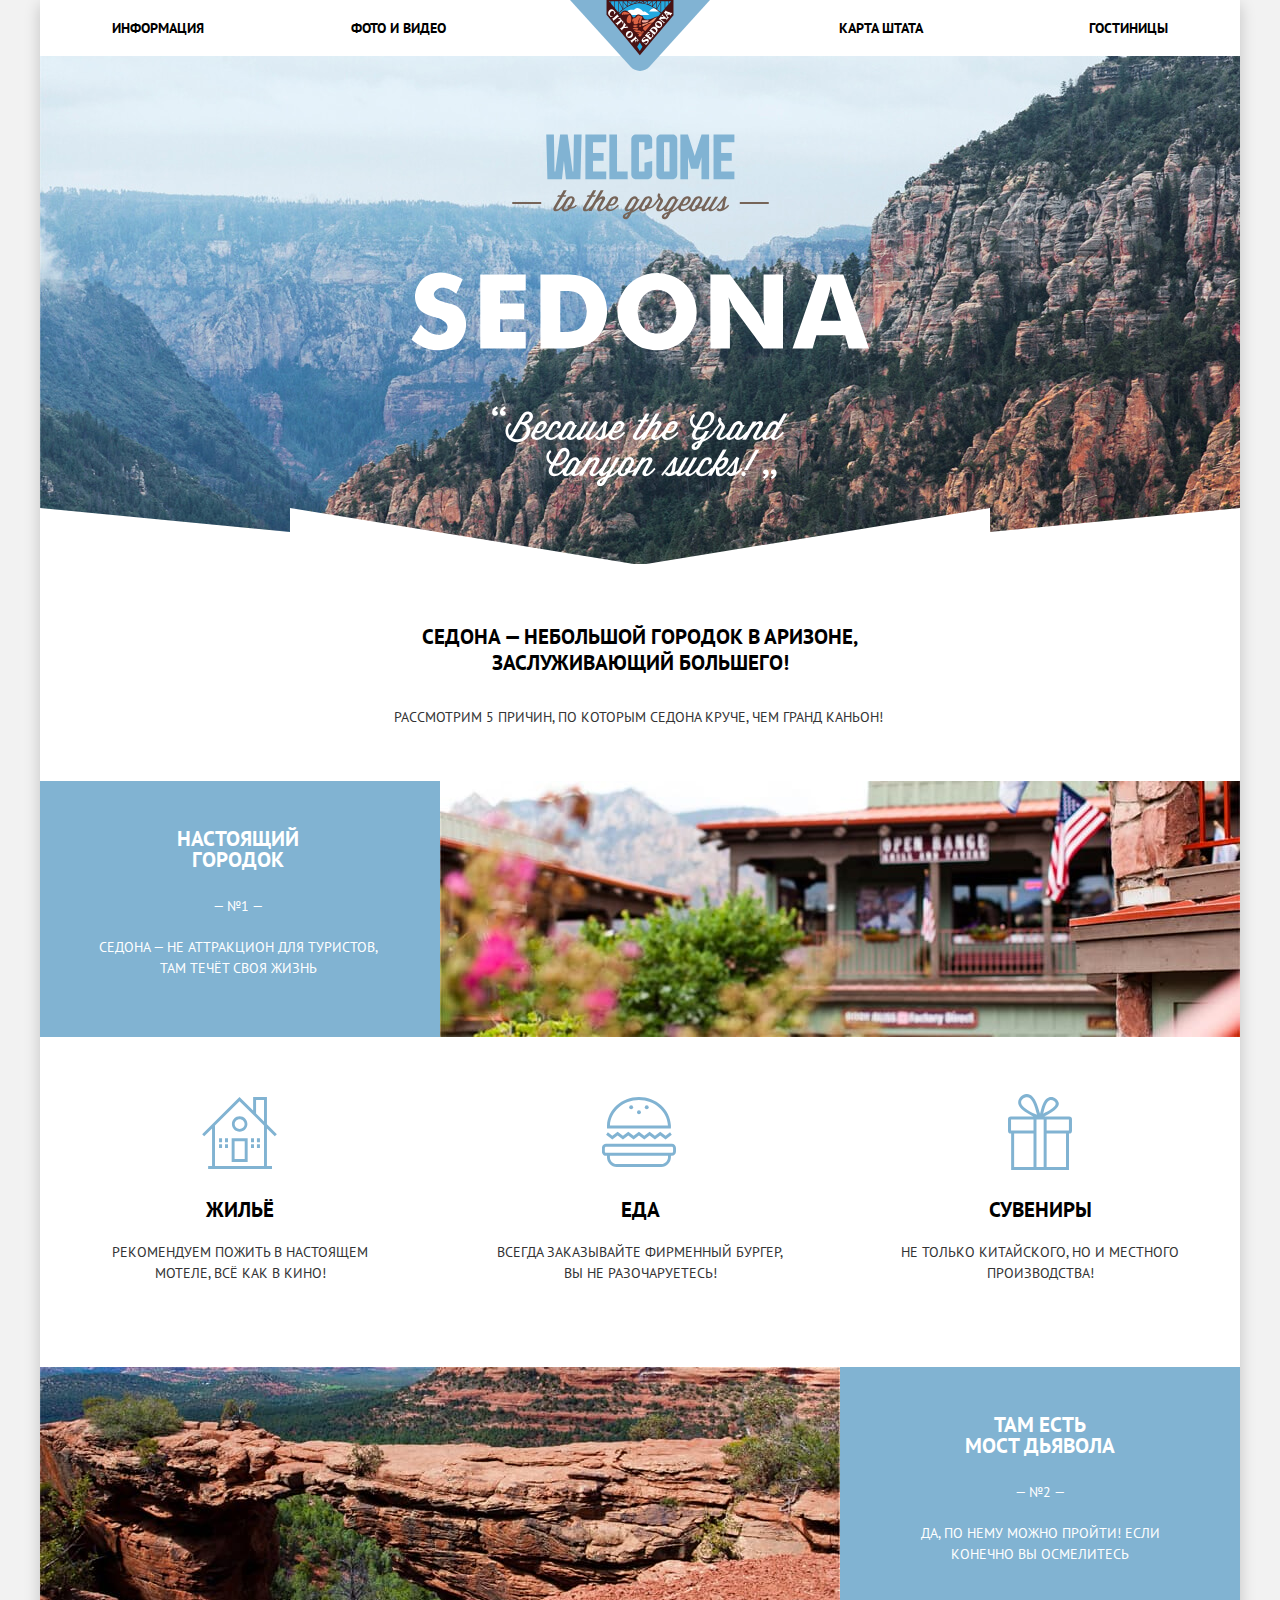
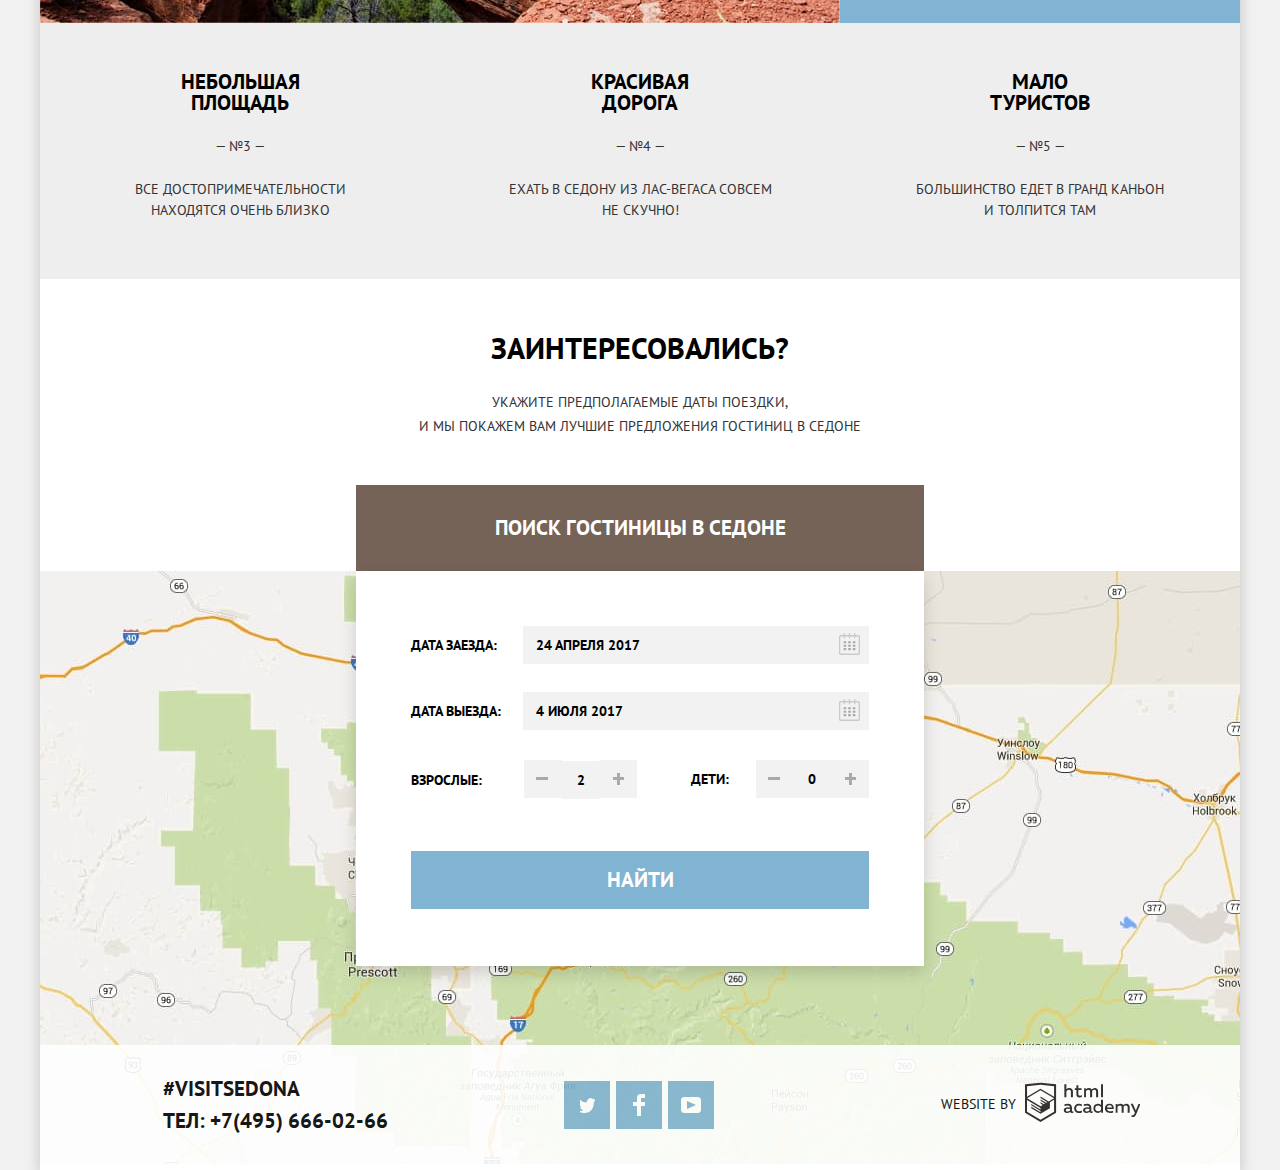
==== commit 65cd8b4c: "basic criteria" ====
--- a/index.html
+++ b/index.html
@@ -17,7 +17,7 @@
           <ul class="site-navigation">
             <li><a href="#">Информация</a></li>
             <li><a href="#">Фото и видео</a></li>
-            <li><a href="#">Карта штата</a></li>
+            <li class="navigation-map"><a href="#">Карта штата</a></li>
             <li><a href="inner.html">Гостиницы</a></li>
           </ul>
         </nav>
@@ -139,23 +139,25 @@
           <h2 class="visually-hidden">Седона на карте</h2>
           <img src="img/map.jpg" width="1200" height="593" alt="Седона на карте">
         </section>
-        <div class="main-footer">
-          <p class="footer-contacts">
-            <span>#visitsedona</span>
-            Тел: <a href="tel:+78126660266">+7(495) 666-02-66</a>
-          </p>
-          <ul class="footer-social">
-            <li><a class="social-button social-button-tw" href="#"><span class="visually-hidden">Твиттер</span></a></li>
-            <li><a class="social-button social-button-fb" href="#"><span class="visually-hidden">Фейсбук</span></a></li>
-            <li><a class="social-button social-button-youtube" href="#"><span class="visually-hidden">Ютуб</span></a></li>
-          </ul>
-          <p class="footer-copyright">
-            <b>Website by</b>
-            <a class="logo-html" href="https://htmlacademy.ru/intensive/htmlcss">
-              <svg class="html-academy" xmlns="http://www.w3.org/2000/svg" data-name="Layer 1" viewBox="0 0 113 39" width="113" height="39"><path fill="#231f20" d="M46.84 28.22a2.07 2.07 0 00.58-.11v1.4a3.41 3.41 0 01-1.24.22 1.75 1.75 0 01-1.75-1 5.08 5.08 0 01-3.3 1.13c-1.59 0-3.06-.87-3.06-2.68 0-2.24 2.08-2.93 3.9-2.93a11.63 11.63 0 012.28.26v-.31c0-1.09-.8-1.86-2.3-1.86a7.79 7.79 0 00-3.15.67v-1.79a10.72 10.72 0 013.35-.58c2.48 0 4 1.18 4 3.83v3.14a.57.57 0 00.69.61zm-6.76-1.19a1.42 1.42 0 001.64 1.29 3.56 3.56 0 002.53-1v-1.51a10.21 10.21 0 00-1.9-.22c-1.1.01-2.27.35-2.27 1.45zm12.98-6.41a5.29 5.29 0 012.7.67v1.79a4.28 4.28 0 00-2.42-.73 2.89 2.89 0 100 5.76 5.26 5.26 0 002.55-.67v1.8a6.58 6.58 0 01-2.9.6 4.42 4.42 0 01-4.72-4.54 4.54 4.54 0 014.79-4.68zm12.78 7.6a2.07 2.07 0 00.58-.11v1.4a3.41 3.41 0 01-1.24.22 1.75 1.75 0 01-1.75-1 5.08 5.08 0 01-3.3 1.13c-1.59 0-3.06-.87-3.06-2.68 0-2.24 2.08-2.93 3.9-2.93a11.63 11.63 0 012.28.26v-.31c0-1.09-.8-1.86-2.3-1.86a7.79 7.79 0 00-3.15.67v-1.79a10.72 10.72 0 013.35-.58c2.48 0 4 1.18 4 3.83v3.14a.57.57 0 00.69.61zm-6.76-1.19a1.42 1.42 0 001.64 1.29 3.56 3.56 0 002.53-1v-1.51a10.21 10.21 0 00-1.9-.22c-1.11.01-2.27.35-2.27 1.45zm17.59-10.18v12.76h-1.76v-1.39a4.07 4.07 0 01-3.35 1.62 4.62 4.62 0 010-9.22 4 4 0 013.15 1.37v-5.14h2zm-4.76 5.48a2.9 2.9 0 000 5.8 3 3 0 002.79-1.84v-2.13a3.06 3.06 0 00-2.79-1.83zm11.08-1.71c3.48 0 4.68 2.81 4.12 5.34h-6.58c.22 1.57 1.75 2.22 3.35 2.22a6.41 6.41 0 002.77-.62v1.68a7.5 7.5 0 01-3.14.6c-2.68 0-5-1.53-5-4.61a4.39 4.39 0 014.48-4.61zm.09 1.62a2.39 2.39 0 00-2.57 2.26h4.85a2.06 2.06 0 00-2.28-2.26zm6.02 7.37v-8.75h1.73v1.09a4 4 0 012.92-1.33 3 3 0 012.73 1.4 4.33 4.33 0 013.06-1.4 3.21 3.21 0 013.32 3.52v5.47h-2V24.2a1.67 1.67 0 00-1.73-1.84 2.94 2.94 0 00-2.17 1.18v6.07h-2V24.2a1.67 1.67 0 00-1.73-1.84 3.11 3.11 0 00-2.32 1.35v5.91h-2zm22.37-8.75h2l-4.1 9.93c-.95 2.28-2.19 3-3.52 3a5 5 0 01-1.15-.15v-1.66a3 3 0 00.89.13c.95 0 1.66-.67 2.17-2l.18-.44-4.16-8.82h2.13l3 6.6zM40.66 1.53v5a4 4 0 012.83-1.2A3.41 3.41 0 0147.1 8.9v5.41h-2V9.15a1.9 1.9 0 00-2-2.1 3.08 3.08 0 00-2.44 1.46v5.8h-2V1.53h2zm11.77.89v3.12h3.17v1.71h-3.17v4c0 1.15.53 1.53 1.66 1.53a4.71 4.71 0 001.77-.35v1.68a7.14 7.14 0 01-2.35.38 2.68 2.68 0 01-3-2.88V7.23h-1.6V5.52h1.57V2.88zm5.67 11.87V5.54h1.73v1.09a4 4 0 012.92-1.33 3 3 0 012.73 1.4 4.33 4.33 0 013.06-1.4 3.21 3.21 0 013.32 3.52v5.47h-2V8.88a1.67 1.67 0 00-1.73-1.84 2.94 2.94 0 00-2.17 1.18v6.07h-2V8.88a1.67 1.67 0 00-1.73-1.84 3.11 3.11 0 00-2.32 1.35v5.91h-2zM74.72 1.52h1.95v12.76h-1.95zM15.44.02h-.16L0 1.62v28l15.28 9.09 15.28-9.09v-28zm13.12 28.45l-13.28 7.9L2 28.47V16.99l13.22 7.87v1.43l-9.07-5.4v1.38l9.11 5.47v1.46l-9.1-5.42v1.38l9.11 5.47 9.19-5.5v-5.91l4.1-2.45v11.67zm0-13.16l-3.65 2.14-1.68 1-8-4.76v1.38l6.84 4.07h-.06l-.15.09-1 .57-5.64-3.36v1.38l4.45 2.65-1.05.7-3.36-2v1.38l2.21 1.3-2.25 1.35-13.16-7.82 13.17-7.92zm0-1.39L15.21 6.05l-13.2 7.86V3.41l13.28-1.39 13.28 1.39v10.51z"/></svg>
-              <span class="visually-hidden">Логотип «HTML-Academy»</span>
-            </a>
-          </p>
+        <div class="footer-wrapper">
+          <div class="main-footer">
+            <p class="footer-contacts">
+              <span>#visitsedona</span>
+              Тел: <a href="tel:+78126660266">+7(495) 666-02-66</a>
+            </p>
+            <ul class="footer-social">
+              <li><a class="social-button social-button-tw" href="#"><span class="visually-hidden">Твиттер</span></a></li>
+              <li><a class="social-button social-button-fb" href="#"><span class="visually-hidden">Фейсбук</span></a></li>
+              <li><a class="social-button social-button-youtube" href="#"><span class="visually-hidden">Ютуб</span></a></li>
+            </ul>
+            <p class="footer-copyright">
+              <b>Website by</b>
+              <a class="logo-html" href="https://htmlacademy.ru/intensive/htmlcss">
+                <svg class="html-academy" xmlns="http://www.w3.org/2000/svg" data-name="Layer 1" viewBox="0 0 113 39" width="113" height="39"><path fill="#231f20" d="M46.84 28.22a2.07 2.07 0 00.58-.11v1.4a3.41 3.41 0 01-1.24.22 1.75 1.75 0 01-1.75-1 5.08 5.08 0 01-3.3 1.13c-1.59 0-3.06-.87-3.06-2.68 0-2.24 2.08-2.93 3.9-2.93a11.63 11.63 0 012.28.26v-.31c0-1.09-.8-1.86-2.3-1.86a7.79 7.79 0 00-3.15.67v-1.79a10.72 10.72 0 013.35-.58c2.48 0 4 1.18 4 3.83v3.14a.57.57 0 00.69.61zm-6.76-1.19a1.42 1.42 0 001.64 1.29 3.56 3.56 0 002.53-1v-1.51a10.21 10.21 0 00-1.9-.22c-1.1.01-2.27.35-2.27 1.45zm12.98-6.41a5.29 5.29 0 012.7.67v1.79a4.28 4.28 0 00-2.42-.73 2.89 2.89 0 100 5.76 5.26 5.26 0 002.55-.67v1.8a6.58 6.58 0 01-2.9.6 4.42 4.42 0 01-4.72-4.54 4.54 4.54 0 014.79-4.68zm12.78 7.6a2.07 2.07 0 00.58-.11v1.4a3.41 3.41 0 01-1.24.22 1.75 1.75 0 01-1.75-1 5.08 5.08 0 01-3.3 1.13c-1.59 0-3.06-.87-3.06-2.68 0-2.24 2.08-2.93 3.9-2.93a11.63 11.63 0 012.28.26v-.31c0-1.09-.8-1.86-2.3-1.86a7.79 7.79 0 00-3.15.67v-1.79a10.72 10.72 0 013.35-.58c2.48 0 4 1.18 4 3.83v3.14a.57.57 0 00.69.61zm-6.76-1.19a1.42 1.42 0 001.64 1.29 3.56 3.56 0 002.53-1v-1.51a10.21 10.21 0 00-1.9-.22c-1.11.01-2.27.35-2.27 1.45zm17.59-10.18v12.76h-1.76v-1.39a4.07 4.07 0 01-3.35 1.62 4.62 4.62 0 010-9.22 4 4 0 013.15 1.37v-5.14h2zm-4.76 5.48a2.9 2.9 0 000 5.8 3 3 0 002.79-1.84v-2.13a3.06 3.06 0 00-2.79-1.83zm11.08-1.71c3.48 0 4.68 2.81 4.12 5.34h-6.58c.22 1.57 1.75 2.22 3.35 2.22a6.41 6.41 0 002.77-.62v1.68a7.5 7.5 0 01-3.14.6c-2.68 0-5-1.53-5-4.61a4.39 4.39 0 014.48-4.61zm.09 1.62a2.39 2.39 0 00-2.57 2.26h4.85a2.06 2.06 0 00-2.28-2.26zm6.02 7.37v-8.75h1.73v1.09a4 4 0 012.92-1.33 3 3 0 012.73 1.4 4.33 4.33 0 013.06-1.4 3.21 3.21 0 013.32 3.52v5.47h-2V24.2a1.67 1.67 0 00-1.73-1.84 2.94 2.94 0 00-2.17 1.18v6.07h-2V24.2a1.67 1.67 0 00-1.73-1.84 3.11 3.11 0 00-2.32 1.35v5.91h-2zm22.37-8.75h2l-4.1 9.93c-.95 2.28-2.19 3-3.52 3a5 5 0 01-1.15-.15v-1.66a3 3 0 00.89.13c.95 0 1.66-.67 2.17-2l.18-.44-4.16-8.82h2.13l3 6.6zM40.66 1.53v5a4 4 0 012.83-1.2A3.41 3.41 0 0147.1 8.9v5.41h-2V9.15a1.9 1.9 0 00-2-2.1 3.08 3.08 0 00-2.44 1.46v5.8h-2V1.53h2zm11.77.89v3.12h3.17v1.71h-3.17v4c0 1.15.53 1.53 1.66 1.53a4.71 4.71 0 001.77-.35v1.68a7.14 7.14 0 01-2.35.38 2.68 2.68 0 01-3-2.88V7.23h-1.6V5.52h1.57V2.88zm5.67 11.87V5.54h1.73v1.09a4 4 0 012.92-1.33 3 3 0 012.73 1.4 4.33 4.33 0 013.06-1.4 3.21 3.21 0 013.32 3.52v5.47h-2V8.88a1.67 1.67 0 00-1.73-1.84 2.94 2.94 0 00-2.17 1.18v6.07h-2V8.88a1.67 1.67 0 00-1.73-1.84 3.11 3.11 0 00-2.32 1.35v5.91h-2zM74.72 1.52h1.95v12.76h-1.95zM15.44.02h-.16L0 1.62v28l15.28 9.09 15.28-9.09v-28zm13.12 28.45l-13.28 7.9L2 28.47V16.99l13.22 7.87v1.43l-9.07-5.4v1.38l9.11 5.47v1.46l-9.1-5.42v1.38l9.11 5.47 9.19-5.5v-5.91l4.1-2.45v11.67zm0-13.16l-3.65 2.14-1.68 1-8-4.76v1.38l6.84 4.07h-.06l-.15.09-1 .57-5.64-3.36v1.38l4.45 2.65-1.05.7-3.36-2v1.38l2.21 1.3-2.25 1.35-13.16-7.82 13.17-7.92zm0-1.39L15.21 6.05l-13.2 7.86V3.41l13.28-1.39 13.28 1.39v10.51z"/></svg>
+                <span class="visually-hidden">Логотип «HTML-Academy»</span>
+              </a>
+            </p>
+          </div>
         </div>
       </footer>
     </div>
--- a/css/style.css
+++ b/css/style.css
@@ -8,6 +8,7 @@
   font-family: "PT Sans", Arial, sans-serif;
   color: #333333;
   text-transform: uppercase;
+
   background-color: #f2f2f2;
 }
 
@@ -26,7 +27,7 @@
   height: auto;
 }
 
-.visually-hidden:not(:focus):not(:active),
+.visually-hidden,
 input[type="checkbox"].visually-hidden,
 input[type="radio"].visually-hidden {
   position: absolute;
@@ -34,14 +35,15 @@
   width: 1px;
   height: 1px;
   margin: -1px;
+  padding: 0;
+  overflow: hidden;
+
+  white-space: nowrap;
+
   border: 0;
-  padding: 0;
-
-  white-space: nowrap;
-
+
+  clip: rect(0 0 0 0);
   clip-path: inset(100%);
-  clip: rect(0 0 0 0);
-  overflow: hidden;
 }
 
 .container {
@@ -50,13 +52,11 @@
   padding: 0 0;
 
   background-color: #ffffff;
-  box-shadow: 0px 5px 15px rgba(0, 1, 1, 0.2);
+  box-shadow: 0 5px 15px rgba(0, 1, 1, 0.2);
 }
 
 .main-navigation {
   position: relative;
-
-  display: flex;
 
   font-weight: 700;
   line-height: 26px;
@@ -69,19 +69,19 @@
   position: absolute;
   top: 0;
   left: 50%;
-  margin-left: -70px;
   z-index: 1;
 
   display: block;
   width: 140px;
   height: 71px;
+  margin-left: -70px;
 }
 
 .site-navigation {
+  display: flex;
+  flex-wrap: wrap;
+  justify-content: space-between;
   width: 1200px;
-  display: flex;
-  justify-content: space-between;
-  flex-wrap: wrap;
   margin: 0;
   padding: 0;
   padding-right: 72px;
@@ -92,8 +92,8 @@
 
 .site-navigation li {
   width: 239px;
-  padding-top: 13px;
-  padding-bottom: 17px;
+  padding-top: 15px;
+  padding-bottom: 15px;
 
   color: inherit;
 }
@@ -102,9 +102,13 @@
   margin-right: auto;
 }
 
-.site-navigation li:nth-last-child(2),
-.site-navigation li:last-child {
+.site-navigation li:nth-child(4n-1),
+.site-navigation li:nth-child(4n) {
   text-align: right;
+}
+
+.site-navigation .navigation-map {
+  padding-right: 6px;
 }
 
 .site-navigation a {
@@ -126,6 +130,7 @@
 
 .mountains-bg {
   position: relative;
+
   display: flex;
   justify-content: center;
   align-items: center;
@@ -142,10 +147,10 @@
 }
 
 .main-text {
-  width: 489px;
-  padding-top: 59px;
+  width: 492px;
+  margin: 0 auto;
+  padding-top: 60px;
   padding-bottom: 51px;
-  margin: 0 auto;
 
   text-align: center;
 }
@@ -156,6 +161,7 @@
   bottom: -3px;
   left: 0;
   z-index: 1;
+
   width: 1200px;
   height: 59px;
 
@@ -174,8 +180,10 @@
 .main-text p {
   margin: 0;
   padding: 0;
-  padding-top: 29px;
+  padding-top: 28px;
+
   line-height: 26px;
+  text-align: left;
 }
 
 .features-list {
@@ -184,6 +192,7 @@
 
 .devils-bridge {
   display: flex;
+
   color: #ffffff;
 }
 
@@ -195,10 +204,11 @@
 .real-life,
 .about-bridge {
   width: 400px;
-  padding-top: 46px;
+  padding-top: 47px;
   padding-right: 60px;
   padding-bottom: 60px;
-  padding-left: 60px;
+  padding-left: 56px;
+
   color: #ffffff;
 
   background-color: #81b3d2;
@@ -218,10 +228,10 @@
 }
 
 .features-item h3 {
-  margin: 0;
-  padding: 0;
   width: 150px;
+  margin: 0;
   margin: 0 auto;
+  padding: 0;
   padding-bottom: 26px;
 
   font-size: 21px;
@@ -237,6 +247,11 @@
 
 .features-item .number {
   padding-bottom: 22px;
+}
+
+.real-life .number,
+.about-bridge .number {
+  padding-bottom: 20px;
 }
 
 .city-features {
@@ -246,7 +261,6 @@
   padding: 0;
 
   list-style: none;
-  color: #333333;
 
   background-color: #ffffff;
 }
@@ -293,21 +307,23 @@
 .last-advantage {
   width: 400px;
   min-height: 256px;
-
   padding-top: 48px;
   padding-right: 75px;
   padding-bottom: 20px;
   padding-left: 75px;
+
   background-color: #eeeeee;
 }
 
 .features-item:nth-child(4) {
+  padding-right: 63px;
   padding-left: 63px;
-  padding-right: 63px;
 }
 
 .last-advantage h3 {
   padding-bottom: 23px;
+
+  color: #000000;
 }
 
 .features {
@@ -317,21 +333,25 @@
 .search-hotels h2 {
   margin: 0;
   padding: 0;
+  padding-bottom: 24px;
+
   font-size: 30px;
   line-height: 36px;
+  text-align: center;
   color: #000000;
-  padding-bottom: 24px;
-
+}
+
+.search-hotels p {
+  margin: 0;
+  padding: 0;
+  padding-bottom: 47px;
+
+  line-height: 24px;
   text-align: center;
 }
 
-.search-hotels p {
-  margin: 0;
-  padding: 0;
-  line-height: 24px;
-  padding-bottom: 47px;
-
-  text-align: center;
+.search-hotels {
+  position: relative;
 }
 
 .button {
@@ -359,61 +379,91 @@
 .search-hotels .button {
   display: block;
   width: 568px;
+  margin: 0 auto;
   padding: 30px 100px;
-  margin: 0 auto;
+
   font-size: 21px;
   line-height: 26px;
 }
 
 .form-hotels {
   position: absolute;
+  left: 50%;
   z-index: 1;
-  left: 50%;
+
   width: 568px;
+  min-height: 395px;
   margin-left: -284px;
-  min-height: 395px;
   padding: 55px;
 
   background-color: #ffffff;
-  box-shadow: 0px 7px 15px 0 rgba(0, 1, 1, 0.15);
+  box-shadow: 0 7px 15px 0 rgba(0, 1, 1, 0.15);
 }
 
 .form-hotels label {
   font-weight: bold;
   line-height: 1.86;
-
   text-align: left;
   color: #000000;
 }
 
 .form-hotels p {
   position: relative;
+
   display: flex;
   flex-wrap: wrap;
   justify-content: space-between;
-  align-items: baseline;
+  align-items: center;
+  padding-bottom: 28px;
+
   line-height: 1.86;
-  padding-bottom: 28px;
 }
 
 .form-hotels input {
   width: 346px;
   height: 38px;
   padding: 13px;
-  background-color: #f2f2f2;
-
+
+  font-weight: bold;
+  font-size: 14px;
+  line-height: 1.86;
   font-family: "PT Sans", Arial, sans-serif;
-  font-size: 14px;
-  font-weight: bold;
-  line-height: 1.86;
   text-align: left;
   color: #000000;
+  text-transform: uppercase;
+
+  background-color: #f2f2f2;
   border: none;
-  text-transform: uppercase;
+}
+
+@media screen and (-ms-high-contrast: active), (-ms-high-contrast: none) {
+  .form-hotels input {
+    line-height: 0.86;
+  }
+
+  .form-hotels input::-ms-clear {
+    display: none;
+    width : 0;
+    height: 0;
+  }
+
+  .form-hotels input::-ms-reveal {
+    display: none;
+    width : 0;
+    height: 0;
+  }
+
+  .form-hotels .arrival-date {
+    width: 91px;
+  }
+
+  .form-hotels .departure-date {
+    width: 95px;
+  }
 }
 
 .form-hotels p:nth-child(2) {
-  padding-bottom: 31px;
+  padding-bottom: 30px;
 }
 
 .amount-columns {
@@ -425,13 +475,15 @@
 
 .form-hotels .amount {
   position: relative;
+
   width: 189px;
 }
 
 .amount input {
   width: 38px;
+  padding-right: 5px;
   padding-left: 5px;
-  padding-right: 5px;
+
   text-align: center;
 }
 
@@ -444,10 +496,12 @@
   position: absolute;
   top: 0;
   left: 113px;
+
   width: 38px;
   height: 38px;
+
+  background-color: #f2f2f2;
   border: none;
-  background-color: #f2f2f2;
 }
 
 .amount:nth-child(2) .amount-button {
@@ -467,8 +521,10 @@
   position: absolute;
   top: 13px;
   left: 18px;
+
   width: 3px;
   height: 12px;
+
   background-color: #a9a9a9;
 }
 
@@ -492,6 +548,7 @@
 .reduce::before {
   top: 17px;
   left: 12px;
+
   width: 12px;
   height: 3px;
 }
@@ -499,6 +556,7 @@
 .increase::before {
   top: 17px;
   left: 14px;
+
   width: 11px;
   height: 3px;
 }
@@ -506,9 +564,10 @@
 .form-hotels .icon-calendar {
   position: absolute;
   top: 6px;
-  right: 2px;
+  right: 3px;
+
+  background-color: transparent;
   border: none;
-  background-color: transparent;
 }
 
 .icon-calendar:hover path {
@@ -522,10 +581,12 @@
 .form-hotels .button {
   width: 100%;
   min-height: 58px;
-  line-height: 26px;
-  background-color: #81b3d2;
   padding-top: 16px;
   padding-bottom: 16px;
+
+  line-height: 26px;
+
+  background-color: #81b3d2;
   border: none;
 }
 
@@ -542,33 +603,45 @@
 }
 
 .main-footer p {
-  margin: 0;
-  padding: 0;
-
   width: 400px;
+  margin: 0;
+  padding: 0;
 }
 
 .main-footer {
   position: absolute;
-  z-index: 1;
-  width: 1200px;
   bottom: 5px;
   left: 0;
-  opacity: 0.9;
-  background-color: #ffffff;
+  z-index: 1;
+
   display: flex;
   justify-content: space-between;
   align-items: center;
+  width: 1200px;
   min-height: 120px;
-}
+
+  background-color: #ffffff;
+  opacity: 0.9;
+}
+
+.main-footer::after {
+  content: "";
+
+  min-height: inherit;
+
+  font-size: 0;
+}
+
 
 .main-footer p {
   width: 400px;
+
   text-align: center;
 }
 
 .main-footer .footer-contacts {
   padding-left: 123px;
+
   text-align: left;
 }
 
@@ -588,26 +661,31 @@
 }
 
 .social-button {
+  position: relative;
+
   display: block;
-  position: relative;
   width: 46px;
   height: 48px;
+
   background-color: #81b3d2;
 }
 
 .main-footer .footer-social {
-  margin: 0;
-  padding: 0;
   display: flex;
   flex-wrap: wrap;
   justify-content: flex-start;
-  width: 152px;
+  width: 400px;
+  margin: 0;
+  padding: 0;
+  padding-top: 0px;
+  padding-right: 124px;
+  padding-left: 124px;
 }
 
 .footer-social li {
+  margin-top: 3px;
+  margin-right: 6px;
   margin-bottom: 3px;
-  margin-right: 6px;
-  margin-top: 3px;
 }
 
 .footer-social li:nth-child(3n) {
@@ -617,6 +695,11 @@
 .social-button::before {
   content: "";
   position: absolute;
+  position: absolute;
+  left: 50%;
+  top: 50%;
+  transform: translate(-50%, -50%);
+
   background-repeat: no-repeat;
   background-position: 50% 50%;
 }
@@ -624,18 +707,21 @@
 .social-button-tw::before {
   width: 15px;
   height: 18px;
+
   background-image: url(../img/tw-icon.svg);
 }
 
 .social-button-fb::before {
   width: 12px;
   height: 22px;
+
   background-image: url(../img/fb-icon.svg);
 }
 
 .social-button-youtube::before {
   width: 20px;
   height: 16px;
+
   background-image: url(../img/youtube-icon.svg);
 }
 
@@ -645,9 +731,10 @@
 }
 
 .logo-html {
-  vertical-align: middle;
   display: inline-block;
   padding-left: 5px;
+
+  vertical-align: middle;
 }
 
 .logo-html:hover path,
@@ -663,12 +750,6 @@
   background-color: #81b3d2;
 }
 
-.footer-social a {
-  display: flex;
-  justify-content: center;
-  align-items: center;
-}
-
 .social-button:hover,
 .social-button:focus {
   background-color: #669ec0;
@@ -697,13 +778,16 @@
 
 .inner-page .button {
   display: inline-block;
-  vertical-align: top;
+  max-width: 250px;
   margin-right: 3px;
-  padding: 3px 17px;
-
-  max-width: 250px;
+  padding-top: 2px;
+  padding-right: 16px;
+  padding-bottom: 4px;
+  padding-left: 17px;
+
   font: inherit;
   font-weight: 700;
+  vertical-align: top;
   text-align: center;
 
   background-color: #81b3d2;
@@ -721,30 +805,29 @@
 
 .button.disabled,
 .button:disabled {
+  background-color: #000000;
   cursor: default;
   opacity: 0.5;
-  background-color: #000000;
 }
 
 .filters {
+  width: 100%;
+  min-height: 217px;
+  padding-top: 28px;
+
   color: #ffffff;
-
-  min-height: 217px;
-  width: 100%;
 
   background-color: #6688ae;
   background-image: url("../img/filter-background.jpg");
-
-  padding-top: 28px;
-
   background-repeat: no-repeat;
   background-position: 50% 50%;
 }
 
 .filter-item legend {
+  margin-bottom: 24px;
+
+  font-weight: 700;
   font-size: 16px;
-  font-weight: 700;
-  margin-bottom: 26px;
 }
 
 .filter-item {
@@ -754,12 +837,13 @@
 .filter-item ul {
   margin: 0;
   padding: 0;
+
   list-style: none;
 }
 
 .filter-item li {
   margin-bottom: 25px;
-  padding-left: 40px;
+  padding-left: 39px;
 }
 
 .filter-item label {
@@ -768,13 +852,14 @@
   display: block;
 
   cursor: pointer;
+
   user-select: none;
 }
 
 .filter-input + label::before {
   content: "";
   position: absolute;
-  top: 0px;
+  top: 0;
   left: -40px;
 
   width: 23px;
@@ -785,7 +870,6 @@
 
 .filter-input:checked + label::after {
   content: "";
-
   position: absolute;
   top: 0;
   left: -40px;
@@ -799,7 +883,7 @@
 .filter-input:disabled + label::before {
   content: "";
   position: absolute;
-  top: 0px;
+  top: 0;
   left: -40px;
 
   width: 23px;
@@ -811,7 +895,7 @@
 .filter-input:disabled:checked + label::after {
   content: "";
   position: absolute;
-  top: 0px;
+  top: 0;
   left: -40px;
 
   width: 23px;
@@ -821,17 +905,19 @@
 }
 
 .filter-column .filter-item {
-  width: 316px;
+  width: 318px;
 }
 
 .filter-column legend {
-  margin-bottom: 11px;
+  margin-bottom: 10px;
 }
 
 .price-controls {
   position: relative;
+
   height: 36px;
-  margin-bottom: 20px;
+  margin-bottom: 19px;
+
   font-size: 0;
 
   border: 2px solid #ffffff;
@@ -852,34 +938,34 @@
 }
 
 .price-controls input {
+  width: 62px;
+  margin: 0;
+  padding-left: 3px;
+
+  font: inherit;
   font-size: 14px;
   line-height: 21px;
   text-align: left;
-  padding-left: 3px;
   color: #ffffff;
-
+  color: inherit;
+
+  background: none;
   background-color: transparent;
-  width: 62px;
-  margin: 0;
-
-  color: inherit;
-  font: inherit;
-
-  background: none;
   border: none;
 }
 
 .price-controls .min-price,
 .price-controls .max-price {
   width: 147px;
-  padding-left: 61px;
+  padding-top: 4px;
+  padding-left: 64px;
 }
 
 .price-controls label {
   display: inline-block;
 
   font-size: 14px;
-  line-height: 32px;
+  line-height: 21px;
   vertical-align: top;
 
   cursor: pointer;
@@ -910,8 +996,8 @@
 
   width: 20px;
   height: 20px;
-
-  padding: 0;
+  padding: 0;
+
   background-color: #ababab;
   border: 8px solid #ffffff;
   border-radius: 50%;
@@ -924,7 +1010,7 @@
 }
 
 .toggle-max {
-  left: 80%;
+  left: 79%;
 }
 
 .toggle:hover,
@@ -933,12 +1019,14 @@
 }
 
 .filters .filters-button {
+  width: 138px;
+  margin-left: 84px;
+  padding-top: 5px;
+  padding-bottom: 6px;
+
   font-weight: 400;
-  width: 136px;
-  margin-left: 83px;
-  padding-top: 0;
-  padding-bottom: 0;
-  line-height: 32px;
+  line-height: 21px;
+
   background-color: transparent;
   border: 2px solid #ffffff;
 }
@@ -959,13 +1047,14 @@
   display: flex;
   justify-content: flex-start;
   align-items: baseline;
-  padding-top: 30px;
+  min-height: 86px;
+  padding-top: 29px;
+  padding-right: 72px;
+  padding-left: 72px;
+
   font-size: 12px;
-  min-height: 86px;
   line-height: 18px;
   color: #000000;
-  padding-right: 72px;
-  padding-left: 72px;
 
   background-color: #fefefe;
 }
@@ -981,9 +1070,11 @@
 }
 
 .sort h2 {
+  margin-right: 40px;
+
+  font-weight: 400;
   font-size: 12px;
   line-height: 18px;
-  margin-right: 40px;
 }
 
 .sort .sort-item {
@@ -1064,34 +1155,38 @@
   display: flex;
   justify-content: space-between;
   align-items: stretch;
+  padding-top: 25px;
+  padding-right: 72px;
+  padding-bottom: 29px;
+  padding-left: 72px;
+
   border-top: 1px solid #e5e5e5;
-  padding-top: 26px;
-  padding-right: 72px;
-  padding-bottom: 28px;
-  padding-left: 72px;
 }
 
 .hotels li:last-child {
+  padding-bottom: 30px;
+
   border-bottom: 1px solid #e5e5e5;
 }
 
 .hotels h3 {
   margin: 0;
-  padding: 0;
   margin-bottom: 6px;
+  padding: 0;
 }
 
 .hotels img {
   width: 135px;
   height: 90px;
-  margin-top: 5px;
-  margin-right: 30px;
+  margin-top: 4px;
+  margin-right: 29px;
 }
 
 .hotels .comfort {
   position: relative;
+
+  margin-top: 4px;
   margin-left: auto;
-  margin-top: 4px;
   padding-top: 64px;
 }
 
@@ -1100,10 +1195,10 @@
   position: absolute;
   top: 0;
   right: 0;
+  z-index: 1;
+
   width: 89px;
   height: 17px;
-  z-index: 1;
-
 
   background-image: url(../img/star.svg);
   background-repeat: space;
@@ -1114,11 +1209,11 @@
 }
 
 .hotels-item .three-stars::before {
-  width: 63px;
+  width: 66px;
 }
 
 .hotels-item .two-stars::before {
-  width: 40px;
+  width: 42px;
 }
 
 .hotel-name {
@@ -1134,8 +1229,9 @@
 
 .column-hotel table {
   width: 232px;
+  margin-bottom: 14px;
+
   border-spacing: 0;
-  margin-bottom: 14px;
 }
 
 .hotels-item td {
@@ -1148,8 +1244,13 @@
 
 .rating {
   display: block;
-  padding: 4px 14px;;
+  padding-top: 3px;
+  padding-right: 13px;
+  padding-bottom: 4px;
+  padding-left: 13px;
+
   color: #666666;
+
   background-color: #f2f2f2;
 }
 
@@ -1174,16 +1275,17 @@
 
 .filters fieldset {
   width: 255px;
-  padding: 0;
-  margin: 0;
+  margin: 0;
+  padding: 0;
 }
 
 .filter-column {
-  width: 316px;
+  width: 318px;
   margin-left: auto;
 }
 
 .inner-page .main-footer {
   position: static;
+
   background-color: #ffffff;
 }
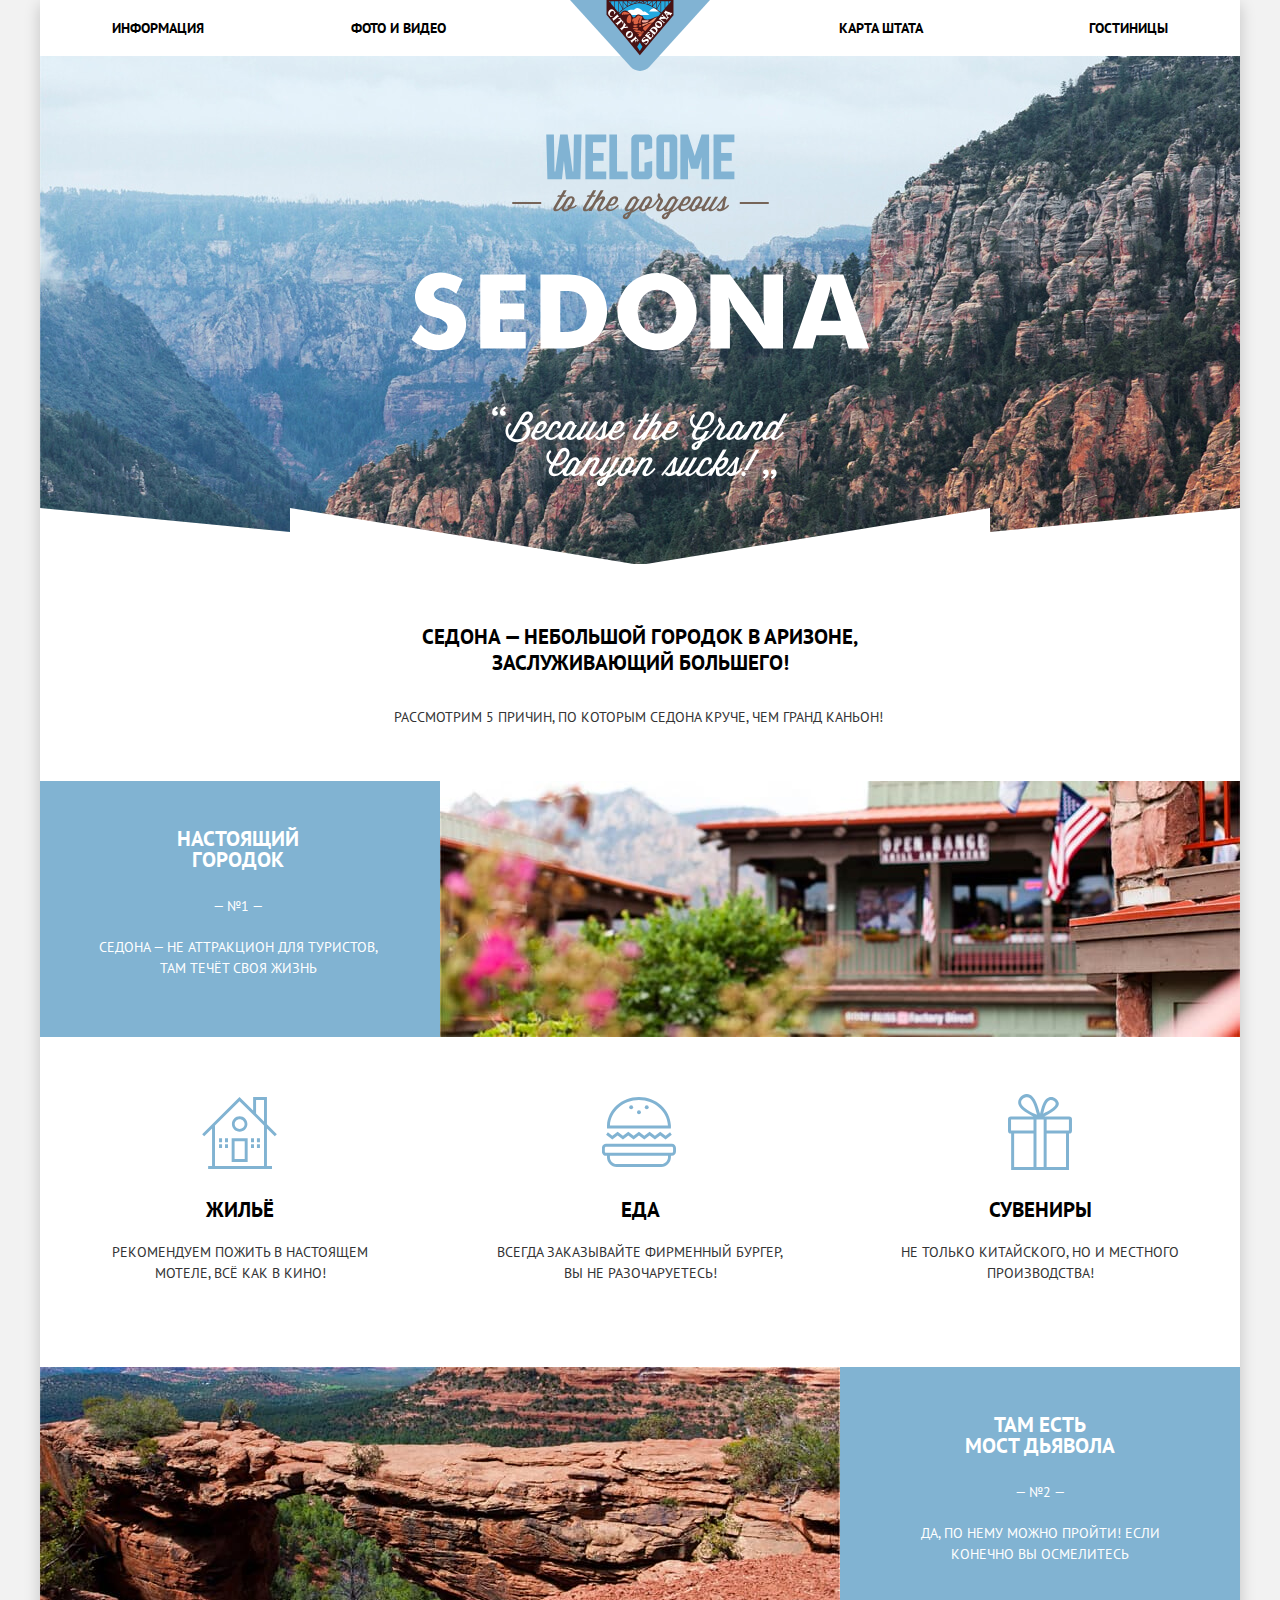
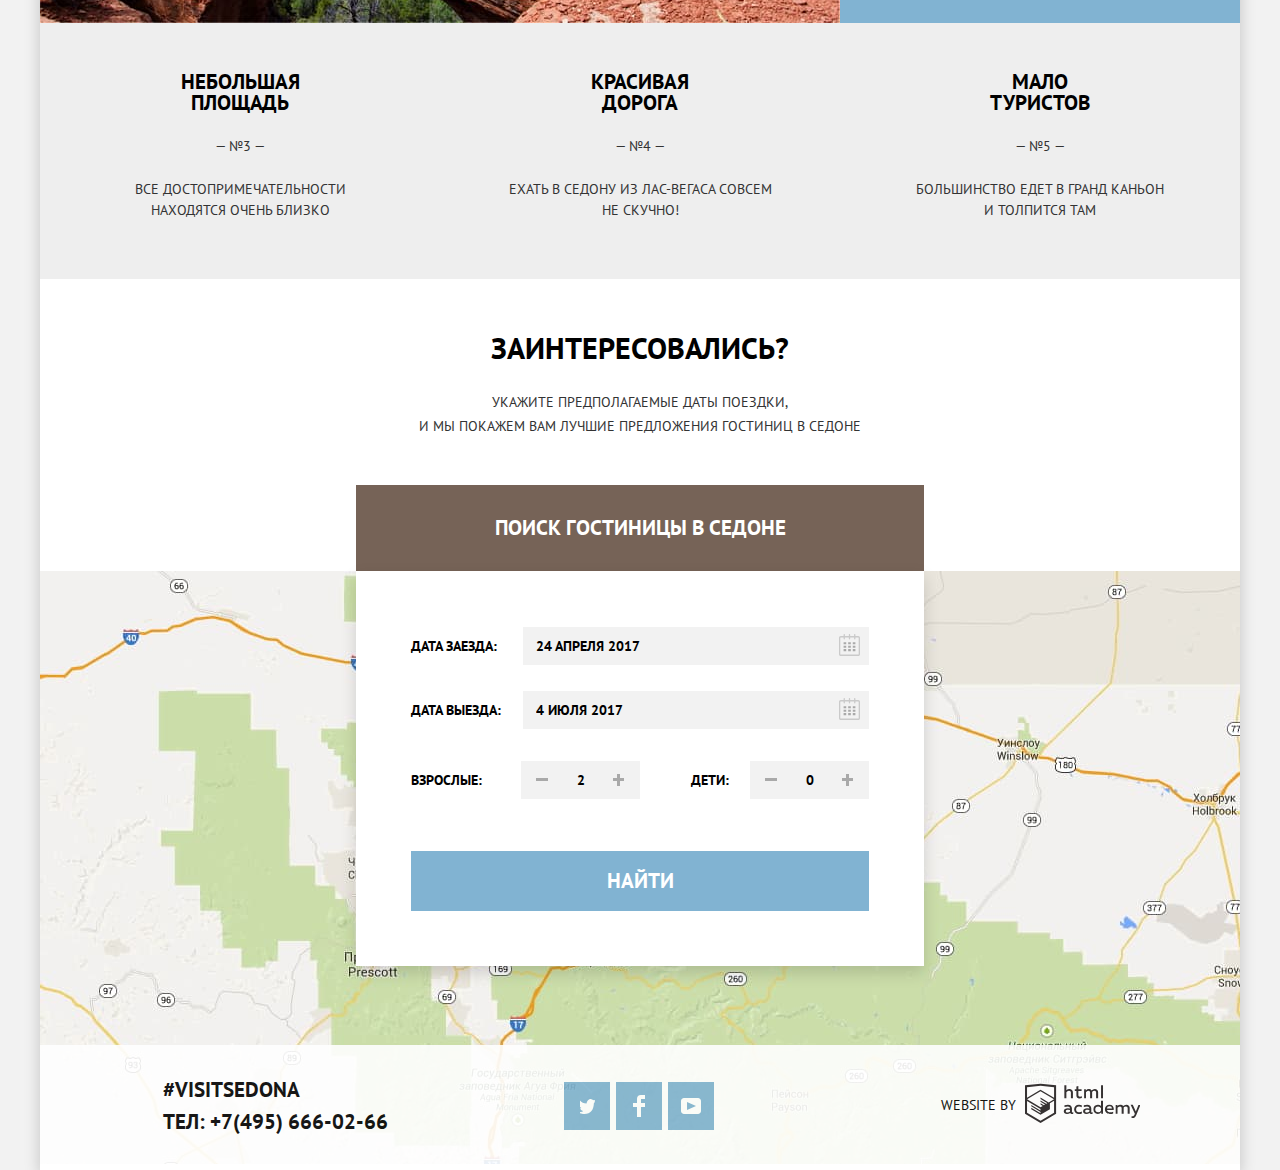
==== commit 222cf97b: "ie bugs" ====
--- a/index.html
+++ b/index.html
@@ -92,73 +92,67 @@
           </p>
           <a class="button" href="#">Поиск гостиницы в Седоне</a>
           <form action="https://echo.htmlacademy.ru" method="post" class="form-hotels">
-            <p>
-              <label for="arrival-date">Дата заезда:</label>
+            <p class="arrival-item">
+              <label for="arrival-date" class="arrival">Дата заезда:</label>
               <input id="arrival-date" type="text" name="date" value="24 апреля 2017">
               <button type="button" class="icon-calendar">
                 <span class="visually-hidden">Выбрать дату заезда на календаре</span>
                 <svg xmlns="http://www.w3.org/2000/svg" width="21" height="22"><path fill="#cacaca" d="M19.251 2.025h-2.845V.648c0-.381-.294-.689-.656-.689-.363 0-.656.308-.656.689v1.377h-3.938V.648c0-.381-.294-.689-.655-.689-.363 0-.657.308-.657.689v1.377H5.906V.648c0-.381-.294-.689-.656-.689-.363 0-.657.308-.657.689v1.377H1.75C.784 2.025 0 2.847 0 3.862v16.302C0 21.179.784 22 1.75 22h17.501c.966 0 1.749-.821 1.749-1.836V3.862c0-1.015-.783-1.837-1.749-1.837zm.437 18.139a.448.448 0 01-.437.459H1.75a.45.45 0 01-.438-.459V3.862a.45.45 0 01.438-.459h2.844v1.378c0 .381.294.689.657.689.362 0 .656-.308.656-.689V3.403h3.938v1.378c0 .381.294.689.657.689.361 0 .655-.308.655-.689V3.403h3.938v1.378c0 .381.293.689.656.689.362 0 .656-.308.656-.689V3.403h2.845c.241 0 .437.206.437.459v16.302z"/><path fill="#a9a9a9" d="M4.594 8.225h2.625v2.066H4.594zm0 3.443h2.625v2.067H4.594zm0 3.444h2.625v2.066H4.594zm4.594 0h2.625v2.066H9.188zm0-3.444h2.625v2.067H9.188zm0-3.443h2.625v2.066H9.188zm4.593 6.887h2.625v2.066h-2.625zm0-3.444h2.625v2.067h-2.625zm0-3.443h2.625v2.066h-2.625z"/></svg>
               </button>
             </p>
-            <p>
-              <label for="departure-date">Дата выезда:</label>
+            <p class="departure-item">
+              <label for="departure-date" class="departure">Дата выезда:</label>
               <input id="departure-date" type="text" name="date" value="4 июля 2017">
               <button type="button" class="icon-calendar">
                 <span class="visually-hidden">Выбрать дату выезда на календаре</span>
                 <svg xmlns="http://www.w3.org/2000/svg" width="21" height="22"><path fill="#cacaca" d="M19.251 2.025h-2.845V.648c0-.381-.294-.689-.656-.689-.363 0-.656.308-.656.689v1.377h-3.938V.648c0-.381-.294-.689-.655-.689-.363 0-.657.308-.657.689v1.377H5.906V.648c0-.381-.294-.689-.656-.689-.363 0-.657.308-.657.689v1.377H1.75C.784 2.025 0 2.847 0 3.862v16.302C0 21.179.784 22 1.75 22h17.501c.966 0 1.749-.821 1.749-1.836V3.862c0-1.015-.783-1.837-1.749-1.837zm.437 18.139a.448.448 0 01-.437.459H1.75a.45.45 0 01-.438-.459V3.862a.45.45 0 01.438-.459h2.844v1.378c0 .381.294.689.657.689.362 0 .656-.308.656-.689V3.403h3.938v1.378c0 .381.294.689.657.689.361 0 .655-.308.655-.689V3.403h3.938v1.378c0 .381.293.689.656.689.362 0 .656-.308.656-.689V3.403h2.845c.241 0 .437.206.437.459v16.302z"/><path fill="#a9a9a9" d="M4.594 8.225h2.625v2.066H4.594zm0 3.443h2.625v2.067H4.594zm0 3.444h2.625v2.066H4.594zm4.594 0h2.625v2.066H9.188zm0-3.444h2.625v2.067H9.188zm0-3.443h2.625v2.066H9.188zm4.593 6.887h2.625v2.066h-2.625zm0-3.444h2.625v2.067h-2.625zm0-3.443h2.625v2.066h-2.625z"/></svg>
               </button>
             </p>
-            <div class="amount-columns">
-              <p class="amount">
-                <label for="adult-amount">Взрослые:</label>
-                <input id="adult-amount" type="text" name="adult" value="2">
-                <button type="button" class="amount-button reduce">
-                  <span class="visually-hidden">Уменьшить количество взрослых</span>
-                </button>
-                <button type="button" class="amount-button increase">
-                  <span class="visually-hidden">Увеличить количество взрослых</span>
-                </button>
-              </p>
-              <p class="amount">
-                <label for="children-amount">Дети:</label>
-                <input id="children-amount" type="text" name="children" value="0">
-                <button type="button" class="amount-button reduce">
-                  <span class="visually-hidden">Уменьшить количество детей</span>
-                </button>
-                <button type="button" class="amount-button increase">
-                  <span class="visually-hidden">Увеличить количество детей</span>
-                </button>
-              </p>
-            </div>
+            <p class="amount">
+              <label for="adult-amount" class="adult">Взрослые:</label>
+              <input id="adult-amount" type="text" name="adult" value="2">
+              <button type="button" class="amount-button reduce">
+                <span class="visually-hidden">Уменьшить количество взрослых</span>
+              </button>
+              <button type="button" class="amount-button increase">
+                <span class="visually-hidden">Увеличить количество взрослых</span>
+              </button>
+            </p>
+            <p class="amount">
+              <label for="children-amount" class="children">Дети:</label>
+              <input id="children-amount" type="text" name="children" value="0">
+              <button type="button" class="amount-button reduce">
+                <span class="visually-hidden">Уменьшить количество детей</span>
+              </button>
+              <button type="button" class="amount-button increase">
+                <span class="visually-hidden">Увеличить количество детей</span>
+              </button>
+            </p>
             <button type="submit" class="button">Найти</button>
           </form>
         </section>
-      </main>
-      <footer class="cite-footer">
         <section class="map">
           <h2 class="visually-hidden">Седона на карте</h2>
           <img src="img/map.jpg" width="1200" height="593" alt="Седона на карте">
         </section>
-        <div class="footer-wrapper">
-          <div class="main-footer">
-            <p class="footer-contacts">
-              <span>#visitsedona</span>
-              Тел: <a href="tel:+78126660266">+7(495) 666-02-66</a>
-            </p>
-            <ul class="footer-social">
-              <li><a class="social-button social-button-tw" href="#"><span class="visually-hidden">Твиттер</span></a></li>
-              <li><a class="social-button social-button-fb" href="#"><span class="visually-hidden">Фейсбук</span></a></li>
-              <li><a class="social-button social-button-youtube" href="#"><span class="visually-hidden">Ютуб</span></a></li>
-            </ul>
-            <p class="footer-copyright">
-              <b>Website by</b>
-              <a class="logo-html" href="https://htmlacademy.ru/intensive/htmlcss">
-                <svg class="html-academy" xmlns="http://www.w3.org/2000/svg" data-name="Layer 1" viewBox="0 0 113 39" width="113" height="39"><path fill="#231f20" d="M46.84 28.22a2.07 2.07 0 00.58-.11v1.4a3.41 3.41 0 01-1.24.22 1.75 1.75 0 01-1.75-1 5.08 5.08 0 01-3.3 1.13c-1.59 0-3.06-.87-3.06-2.68 0-2.24 2.08-2.93 3.9-2.93a11.63 11.63 0 012.28.26v-.31c0-1.09-.8-1.86-2.3-1.86a7.79 7.79 0 00-3.15.67v-1.79a10.72 10.72 0 013.35-.58c2.48 0 4 1.18 4 3.83v3.14a.57.57 0 00.69.61zm-6.76-1.19a1.42 1.42 0 001.64 1.29 3.56 3.56 0 002.53-1v-1.51a10.21 10.21 0 00-1.9-.22c-1.1.01-2.27.35-2.27 1.45zm12.98-6.41a5.29 5.29 0 012.7.67v1.79a4.28 4.28 0 00-2.42-.73 2.89 2.89 0 100 5.76 5.26 5.26 0 002.55-.67v1.8a6.58 6.58 0 01-2.9.6 4.42 4.42 0 01-4.72-4.54 4.54 4.54 0 014.79-4.68zm12.78 7.6a2.07 2.07 0 00.58-.11v1.4a3.41 3.41 0 01-1.24.22 1.75 1.75 0 01-1.75-1 5.08 5.08 0 01-3.3 1.13c-1.59 0-3.06-.87-3.06-2.68 0-2.24 2.08-2.93 3.9-2.93a11.63 11.63 0 012.28.26v-.31c0-1.09-.8-1.86-2.3-1.86a7.79 7.79 0 00-3.15.67v-1.79a10.72 10.72 0 013.35-.58c2.48 0 4 1.18 4 3.83v3.14a.57.57 0 00.69.61zm-6.76-1.19a1.42 1.42 0 001.64 1.29 3.56 3.56 0 002.53-1v-1.51a10.21 10.21 0 00-1.9-.22c-1.11.01-2.27.35-2.27 1.45zm17.59-10.18v12.76h-1.76v-1.39a4.07 4.07 0 01-3.35 1.62 4.62 4.62 0 010-9.22 4 4 0 013.15 1.37v-5.14h2zm-4.76 5.48a2.9 2.9 0 000 5.8 3 3 0 002.79-1.84v-2.13a3.06 3.06 0 00-2.79-1.83zm11.08-1.71c3.48 0 4.68 2.81 4.12 5.34h-6.58c.22 1.57 1.75 2.22 3.35 2.22a6.41 6.41 0 002.77-.62v1.68a7.5 7.5 0 01-3.14.6c-2.68 0-5-1.53-5-4.61a4.39 4.39 0 014.48-4.61zm.09 1.62a2.39 2.39 0 00-2.57 2.26h4.85a2.06 2.06 0 00-2.28-2.26zm6.02 7.37v-8.75h1.73v1.09a4 4 0 012.92-1.33 3 3 0 012.73 1.4 4.33 4.33 0 013.06-1.4 3.21 3.21 0 013.32 3.52v5.47h-2V24.2a1.67 1.67 0 00-1.73-1.84 2.94 2.94 0 00-2.17 1.18v6.07h-2V24.2a1.67 1.67 0 00-1.73-1.84 3.11 3.11 0 00-2.32 1.35v5.91h-2zm22.37-8.75h2l-4.1 9.93c-.95 2.28-2.19 3-3.52 3a5 5 0 01-1.15-.15v-1.66a3 3 0 00.89.13c.95 0 1.66-.67 2.17-2l.18-.44-4.16-8.82h2.13l3 6.6zM40.66 1.53v5a4 4 0 012.83-1.2A3.41 3.41 0 0147.1 8.9v5.41h-2V9.15a1.9 1.9 0 00-2-2.1 3.08 3.08 0 00-2.44 1.46v5.8h-2V1.53h2zm11.77.89v3.12h3.17v1.71h-3.17v4c0 1.15.53 1.53 1.66 1.53a4.71 4.71 0 001.77-.35v1.68a7.14 7.14 0 01-2.35.38 2.68 2.68 0 01-3-2.88V7.23h-1.6V5.52h1.57V2.88zm5.67 11.87V5.54h1.73v1.09a4 4 0 012.92-1.33 3 3 0 012.73 1.4 4.33 4.33 0 013.06-1.4 3.21 3.21 0 013.32 3.52v5.47h-2V8.88a1.67 1.67 0 00-1.73-1.84 2.94 2.94 0 00-2.17 1.18v6.07h-2V8.88a1.67 1.67 0 00-1.73-1.84 3.11 3.11 0 00-2.32 1.35v5.91h-2zM74.72 1.52h1.95v12.76h-1.95zM15.44.02h-.16L0 1.62v28l15.28 9.09 15.28-9.09v-28zm13.12 28.45l-13.28 7.9L2 28.47V16.99l13.22 7.87v1.43l-9.07-5.4v1.38l9.11 5.47v1.46l-9.1-5.42v1.38l9.11 5.47 9.19-5.5v-5.91l4.1-2.45v11.67zm0-13.16l-3.65 2.14-1.68 1-8-4.76v1.38l6.84 4.07h-.06l-.15.09-1 .57-5.64-3.36v1.38l4.45 2.65-1.05.7-3.36-2v1.38l2.21 1.3-2.25 1.35-13.16-7.82 13.17-7.92zm0-1.39L15.21 6.05l-13.2 7.86V3.41l13.28-1.39 13.28 1.39v10.51z"/></svg>
-                <span class="visually-hidden">Логотип «HTML-Academy»</span>
-              </a>
-            </p>
-          </div>
-        </div>
+      </main>
+      <footer class="main-footer">
+        <p class="footer-contacts">
+          <span>#visitsedona</span>
+          Тел: <a href="tel:+78126660266">+7(495) 666-02-66</a>
+        </p>
+        <ul class="footer-social">
+          <li><a class="social-button social-button-tw" href="#"><span class="visually-hidden">Твиттер</span></a></li>
+          <li><a class="social-button social-button-fb" href="#"><span class="visually-hidden">Фейсбук</span></a></li>
+          <li><a class="social-button social-button-youtube" href="#"><span class="visually-hidden">Ютуб</span></a></li>
+        </ul>
+        <p class="footer-copyright">
+          <b>Website by</b>
+          <a class="logo-html" href="https://htmlacademy.ru/intensive/htmlcss">
+            <svg class="html-academy" xmlns="http://www.w3.org/2000/svg" data-name="Layer 1" viewBox="0 0 113 39" width="113" height="39"><path fill="#231f20" d="M46.84 28.22a2.07 2.07 0 00.58-.11v1.4a3.41 3.41 0 01-1.24.22 1.75 1.75 0 01-1.75-1 5.08 5.08 0 01-3.3 1.13c-1.59 0-3.06-.87-3.06-2.68 0-2.24 2.08-2.93 3.9-2.93a11.63 11.63 0 012.28.26v-.31c0-1.09-.8-1.86-2.3-1.86a7.79 7.79 0 00-3.15.67v-1.79a10.72 10.72 0 013.35-.58c2.48 0 4 1.18 4 3.83v3.14a.57.57 0 00.69.61zm-6.76-1.19a1.42 1.42 0 001.64 1.29 3.56 3.56 0 002.53-1v-1.51a10.21 10.21 0 00-1.9-.22c-1.1.01-2.27.35-2.27 1.45zm12.98-6.41a5.29 5.29 0 012.7.67v1.79a4.28 4.28 0 00-2.42-.73 2.89 2.89 0 100 5.76 5.26 5.26 0 002.55-.67v1.8a6.58 6.58 0 01-2.9.6 4.42 4.42 0 01-4.72-4.54 4.54 4.54 0 014.79-4.68zm12.78 7.6a2.07 2.07 0 00.58-.11v1.4a3.41 3.41 0 01-1.24.22 1.75 1.75 0 01-1.75-1 5.08 5.08 0 01-3.3 1.13c-1.59 0-3.06-.87-3.06-2.68 0-2.24 2.08-2.93 3.9-2.93a11.63 11.63 0 012.28.26v-.31c0-1.09-.8-1.86-2.3-1.86a7.79 7.79 0 00-3.15.67v-1.79a10.72 10.72 0 013.35-.58c2.48 0 4 1.18 4 3.83v3.14a.57.57 0 00.69.61zm-6.76-1.19a1.42 1.42 0 001.64 1.29 3.56 3.56 0 002.53-1v-1.51a10.21 10.21 0 00-1.9-.22c-1.11.01-2.27.35-2.27 1.45zm17.59-10.18v12.76h-1.76v-1.39a4.07 4.07 0 01-3.35 1.62 4.62 4.62 0 010-9.22 4 4 0 013.15 1.37v-5.14h2zm-4.76 5.48a2.9 2.9 0 000 5.8 3 3 0 002.79-1.84v-2.13a3.06 3.06 0 00-2.79-1.83zm11.08-1.71c3.48 0 4.68 2.81 4.12 5.34h-6.58c.22 1.57 1.75 2.22 3.35 2.22a6.41 6.41 0 002.77-.62v1.68a7.5 7.5 0 01-3.14.6c-2.68 0-5-1.53-5-4.61a4.39 4.39 0 014.48-4.61zm.09 1.62a2.39 2.39 0 00-2.57 2.26h4.85a2.06 2.06 0 00-2.28-2.26zm6.02 7.37v-8.75h1.73v1.09a4 4 0 012.92-1.33 3 3 0 012.73 1.4 4.33 4.33 0 013.06-1.4 3.21 3.21 0 013.32 3.52v5.47h-2V24.2a1.67 1.67 0 00-1.73-1.84 2.94 2.94 0 00-2.17 1.18v6.07h-2V24.2a1.67 1.67 0 00-1.73-1.84 3.11 3.11 0 00-2.32 1.35v5.91h-2zm22.37-8.75h2l-4.1 9.93c-.95 2.28-2.19 3-3.52 3a5 5 0 01-1.15-.15v-1.66a3 3 0 00.89.13c.95 0 1.66-.67 2.17-2l.18-.44-4.16-8.82h2.13l3 6.6zM40.66 1.53v5a4 4 0 012.83-1.2A3.41 3.41 0 0147.1 8.9v5.41h-2V9.15a1.9 1.9 0 00-2-2.1 3.08 3.08 0 00-2.44 1.46v5.8h-2V1.53h2zm11.77.89v3.12h3.17v1.71h-3.17v4c0 1.15.53 1.53 1.66 1.53a4.71 4.71 0 001.77-.35v1.68a7.14 7.14 0 01-2.35.38 2.68 2.68 0 01-3-2.88V7.23h-1.6V5.52h1.57V2.88zm5.67 11.87V5.54h1.73v1.09a4 4 0 012.92-1.33 3 3 0 012.73 1.4 4.33 4.33 0 013.06-1.4 3.21 3.21 0 013.32 3.52v5.47h-2V8.88a1.67 1.67 0 00-1.73-1.84 2.94 2.94 0 00-2.17 1.18v6.07h-2V8.88a1.67 1.67 0 00-1.73-1.84 3.11 3.11 0 00-2.32 1.35v5.91h-2zM74.72 1.52h1.95v12.76h-1.95zM15.44.02h-.16L0 1.62v28l15.28 9.09 15.28-9.09v-28zm13.12 28.45l-13.28 7.9L2 28.47V16.99l13.22 7.87v1.43l-9.07-5.4v1.38l9.11 5.47v1.46l-9.1-5.42v1.38l9.11 5.47 9.19-5.5v-5.91l4.1-2.45v11.67zm0-13.16l-3.65 2.14-1.68 1-8-4.76v1.38l6.84 4.07h-.06l-.15.09-1 .57-5.64-3.36v1.38l4.45 2.65-1.05.7-3.36-2v1.38l2.21 1.3-2.25 1.35-13.16-7.82 13.17-7.92zm0-1.39L15.21 6.05l-13.2 7.86V3.41l13.28-1.39 13.28 1.39v10.51z"/></svg>
+            <span class="visually-hidden">Логотип «HTML-Academy»</span>
+          </a>
+        </p>
       </footer>
     </div>
   </body>
--- a/css/style.css
+++ b/css/style.css
@@ -47,6 +47,7 @@
 }
 
 .container {
+  position: relative;
   width: 1200px;
   margin: 0 auto;
   padding: 0 0;
@@ -390,6 +391,8 @@
   position: absolute;
   left: 50%;
   z-index: 1;
+  display: flex;
+  flex-wrap: wrap;
 
   width: 568px;
   min-height: 395px;
@@ -407,6 +410,10 @@
   color: #000000;
 }
 
+.form-hotels .children {
+  padding-left: 51px;
+}
+
 .form-hotels p {
   position: relative;
 
@@ -414,19 +421,35 @@
   flex-wrap: wrap;
   justify-content: space-between;
   align-items: center;
-  padding-bottom: 28px;
 
   line-height: 1.86;
+  width: 458px;
+}
+
+.amount .adult {
+  padding-right: 35px;
+}
+
+.form-hotels .arrival-item {
+  padding-bottom: 24px;
+}
+
+.form-hotels .departure-item {
+  padding-bottom: 30px;
 }
 
 .form-hotels input {
   width: 346px;
   height: 38px;
   padding: 13px;
+  padding-top: 0;
+  padding-bottom: 0;
+  line-height: 38px;
+  vertical-align: middle;
 
   font-weight: bold;
   font-size: 14px;
-  line-height: 1.86;
+  /* line-height: 1.86; */
   font-family: "PT Sans", Arial, sans-serif;
   text-align: left;
   color: #000000;
@@ -436,65 +459,33 @@
   border: none;
 }
 
-@media screen and (-ms-high-contrast: active), (-ms-high-contrast: none) {
-  .form-hotels input {
-    line-height: 0.86;
-  }
-
-  .form-hotels input::-ms-clear {
-    display: none;
-    width : 0;
-    height: 0;
-  }
-
-  .form-hotels input::-ms-reveal {
-    display: none;
-    width : 0;
-    height: 0;
-  }
-
-  .form-hotels .arrival-date {
-    width: 91px;
-  }
-
-  .form-hotels .departure-date {
-    width: 95px;
-  }
-}
-
-.form-hotels p:nth-child(2) {
-  padding-bottom: 30px;
-}
-
-.amount-columns {
-  display: flex;
-  flex-wrap: wrap;
-  justify-content: space-between;
-  margin-bottom: 23px;
-}
-
 .form-hotels .amount {
   position: relative;
 
-  width: 189px;
+  width: 229px;
+  padding-bottom: 51px;
+}
+
+.form-hotels .arrival {
+  padding-right: 21px;
+}
+
+.form-hotels .departure {
+  padding-right: 17px;
 }
 
 .amount input {
-  width: 38px;
-  padding-right: 5px;
-  padding-left: 5px;
+  width: 119px;
+  padding-right: 43px;
+  padding-left: 43px;
 
   text-align: center;
 }
 
-.amount:nth-child(2) {
-  width: 140px;
-  margin-right: 38px;
-}
 
 .form-hotels .amount-button {
   position: absolute;
-  top: 0;
+  top: 1px;
   left: 113px;
 
   width: 38px;
@@ -563,7 +554,7 @@
 
 .form-hotels .icon-calendar {
   position: absolute;
-  top: 6px;
+  top: 7px;
   right: 3px;
 
   background-color: transparent;
@@ -588,10 +579,6 @@
 
   background-color: #81b3d2;
   border: none;
-}
-
-.cite-footer {
-  position: relative;
 }
 
 .footer-contacts,
@@ -610,7 +597,7 @@
 
 .main-footer {
   position: absolute;
-  bottom: 5px;
+  bottom: 0;
   left: 0;
   z-index: 1;
 
@@ -618,20 +605,13 @@
   justify-content: space-between;
   align-items: center;
   width: 1200px;
+  padding-top: 32px;
+  padding-bottom: 35px;
   min-height: 120px;
 
   background-color: #ffffff;
   opacity: 0.9;
 }
-
-.main-footer::after {
-  content: "";
-
-  min-height: inherit;
-
-  font-size: 0;
-}
-
 
 .main-footer p {
   width: 400px;
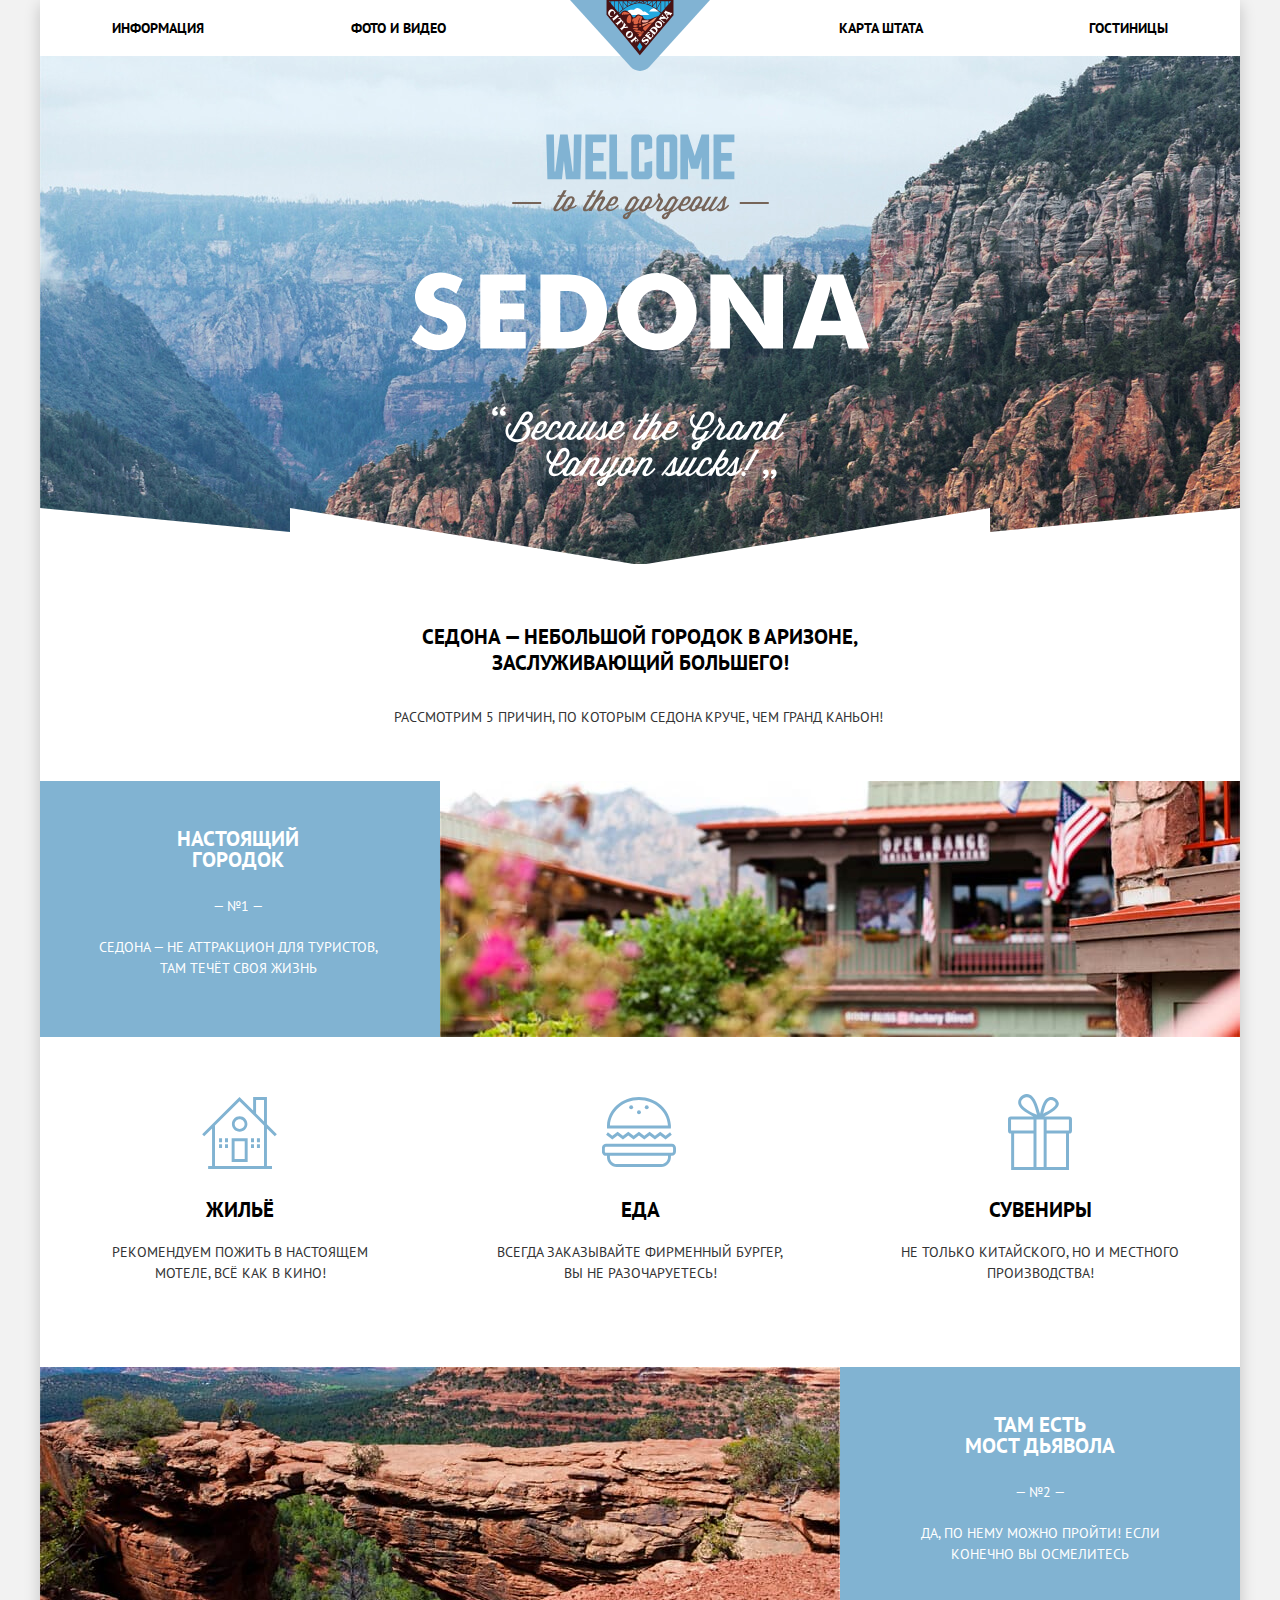
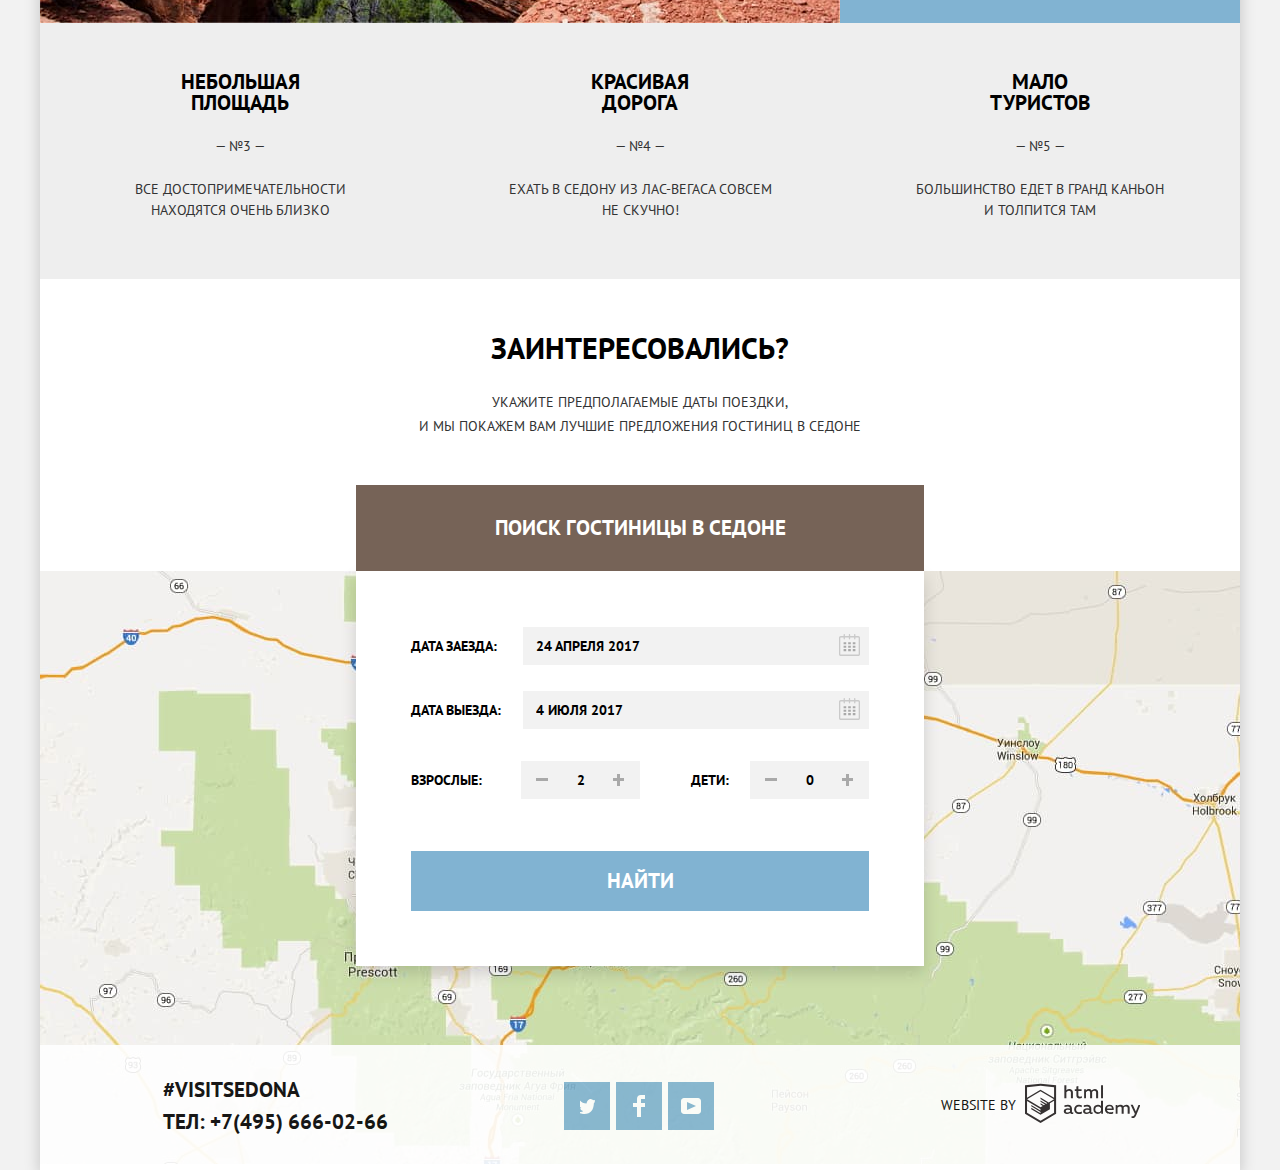
==== commit 73963418: "popup js" ====
--- a/index.html
+++ b/index.html
@@ -90,8 +90,8 @@
             Укажите предполагаемые даты поездки,<br>
             и мы покажем вам лучшие предложения гостиниц в Седоне
           </p>
-          <a class="button" href="#">Поиск гостиницы в Седоне</a>
-          <form action="https://echo.htmlacademy.ru" method="post" class="form-hotels">
+          <a class="button button-search" href="#">Поиск гостиницы в Седоне</a>
+          <form class="form-hotels" action="https://echo.htmlacademy.ru" method="post">
             <p class="arrival-item">
               <label for="arrival-date" class="arrival">Дата заезда:</label>
               <input id="arrival-date" type="text" name="date" value="24 апреля 2017">
@@ -155,5 +155,6 @@
         </p>
       </footer>
     </div>
+    <script src="js/popup.js"></script>
   </body>
 </html>
--- a/css/style.css
+++ b/css/style.css
@@ -378,6 +378,8 @@
 }
 
 .search-hotels .button {
+  position: relative;
+  z-index: 2;
   display: block;
   width: 568px;
   margin: 0 auto;
@@ -1269,3 +1271,29 @@
 
   background-color: #ffffff;
 }
+
+@keyframes bounce {
+  0% {
+    transform: translateY(-395px);
+  }
+
+  70% {
+    transform: translateY(-200px);
+  }
+
+  90% {
+    transform: translateY(-100px);
+  }
+
+  100% {
+    transform: translateY(0);
+  }
+}
+
+.modal-show {
+  animation: bounce 0.6s;
+}
+
+.modal {
+  display: none;
+}
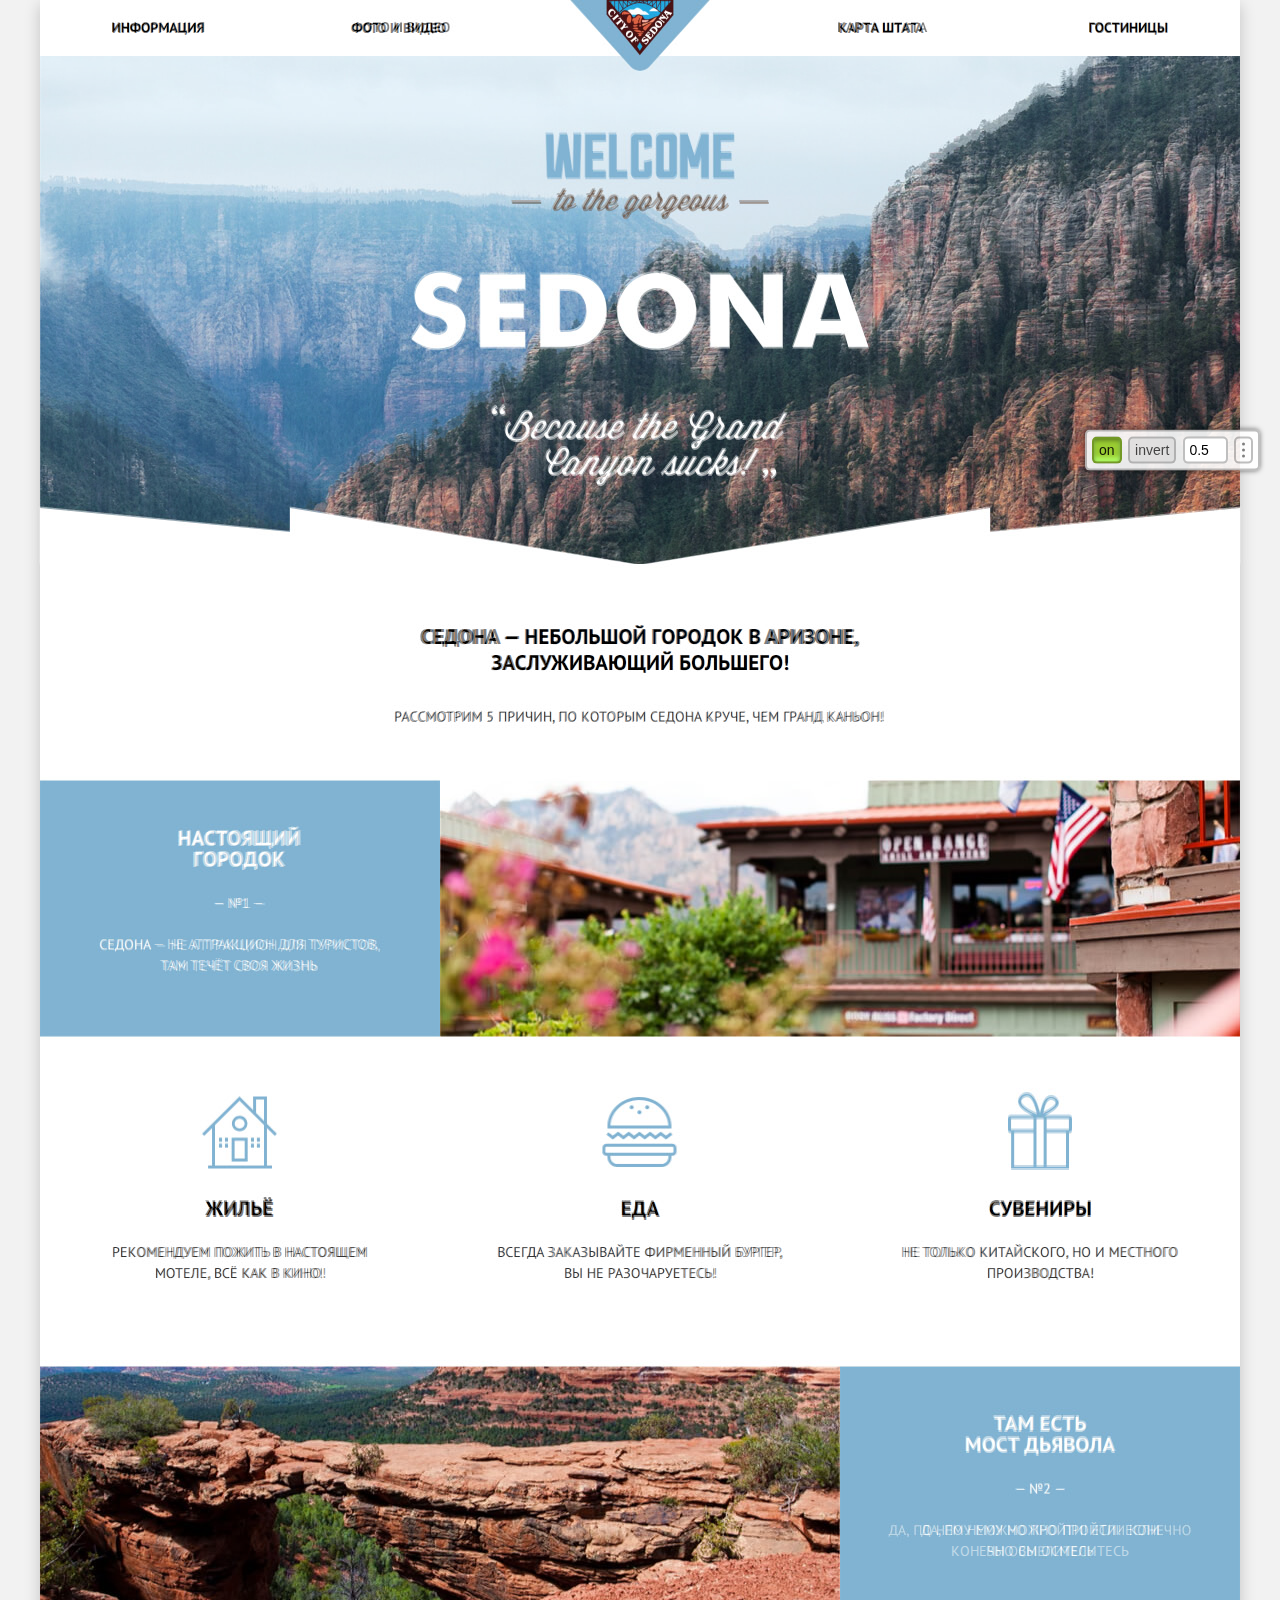
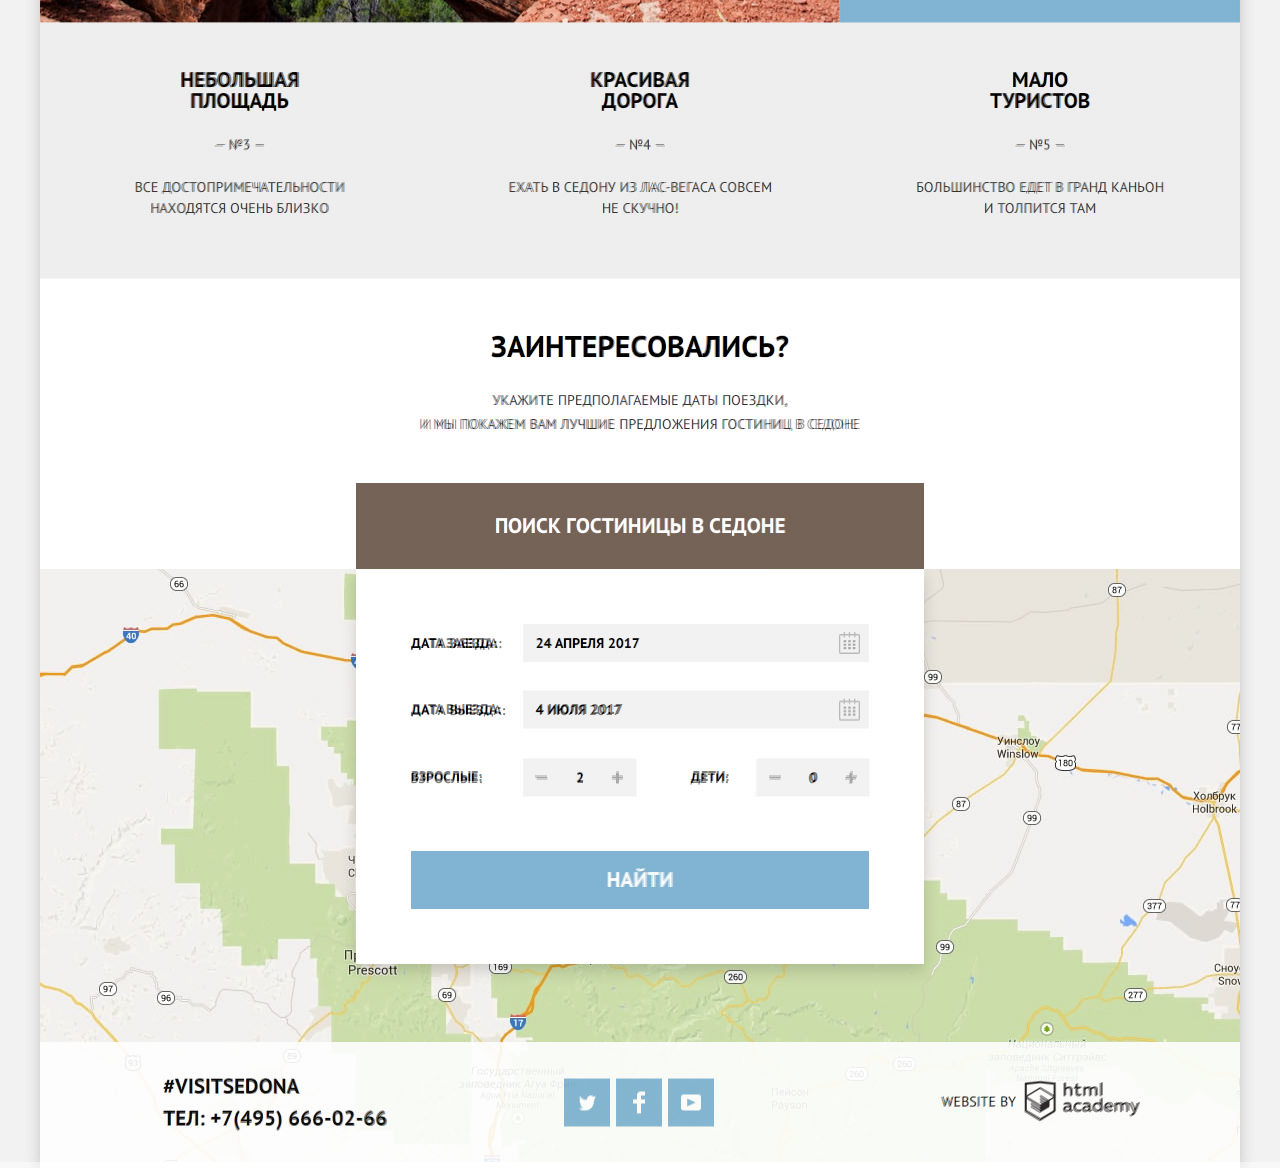
==== commit 865fff35: "map and popup" ====
--- a/index.html
+++ b/index.html
@@ -6,6 +6,17 @@
     <link href="https://fonts.googleapis.com/css?family=PT+Sans:400,700&display=swap&subset=cyrillic" rel="stylesheet">
     <link href="css/normalize.css" rel="stylesheet">
     <link href="css/style.css" rel="stylesheet">
+    <!-- Pixel Glass index -->
+    <style>
+      HTML {
+        background-repeat: no-repeat;
+        background-position:  50% 0;
+        background-image: url( "pp/img/sedona-index.jpg" );
+      }
+    </style>
+    <script src="pp/pp-script.js"></script>
+	  <link rel="stylesheet" href="pp/pp-style.css">
+    <!-- // Pixel Glass -->
   </head>
   <body>
     <div class="container">
@@ -92,47 +103,56 @@
           </p>
           <a class="button button-search" href="#">Поиск гостиницы в Седоне</a>
           <form class="form-hotels" action="https://echo.htmlacademy.ru" method="post">
-            <p class="arrival-item">
+            <div class="arrival-item">
               <label for="arrival-date" class="arrival">Дата заезда:</label>
-              <input id="arrival-date" type="text" name="date" value="24 апреля 2017">
-              <button type="button" class="icon-calendar">
-                <span class="visually-hidden">Выбрать дату заезда на календаре</span>
-                <svg xmlns="http://www.w3.org/2000/svg" width="21" height="22"><path fill="#cacaca" d="M19.251 2.025h-2.845V.648c0-.381-.294-.689-.656-.689-.363 0-.656.308-.656.689v1.377h-3.938V.648c0-.381-.294-.689-.655-.689-.363 0-.657.308-.657.689v1.377H5.906V.648c0-.381-.294-.689-.656-.689-.363 0-.657.308-.657.689v1.377H1.75C.784 2.025 0 2.847 0 3.862v16.302C0 21.179.784 22 1.75 22h17.501c.966 0 1.749-.821 1.749-1.836V3.862c0-1.015-.783-1.837-1.749-1.837zm.437 18.139a.448.448 0 01-.437.459H1.75a.45.45 0 01-.438-.459V3.862a.45.45 0 01.438-.459h2.844v1.378c0 .381.294.689.657.689.362 0 .656-.308.656-.689V3.403h3.938v1.378c0 .381.294.689.657.689.361 0 .655-.308.655-.689V3.403h3.938v1.378c0 .381.293.689.656.689.362 0 .656-.308.656-.689V3.403h2.845c.241 0 .437.206.437.459v16.302z"/><path fill="#a9a9a9" d="M4.594 8.225h2.625v2.066H4.594zm0 3.443h2.625v2.067H4.594zm0 3.444h2.625v2.066H4.594zm4.594 0h2.625v2.066H9.188zm0-3.444h2.625v2.067H9.188zm0-3.443h2.625v2.066H9.188zm4.593 6.887h2.625v2.066h-2.625zm0-3.444h2.625v2.067h-2.625zm0-3.443h2.625v2.066h-2.625z"/></svg>
-              </button>
-            </p>
-            <p class="departure-item">
+              <div class="input-wrapper">
+                <input id="arrival-date" type="text" name="date" value="24 апреля 2017">
+                <button type="button" class="icon-calendar">
+                  <span class="visually-hidden">Выбрать дату заезда на календаре</span>
+                  <svg xmlns="http://www.w3.org/2000/svg" width="21" height="22"><path fill="#cacaca" d="M19.251 2.025h-2.845V.648c0-.381-.294-.689-.656-.689-.363 0-.656.308-.656.689v1.377h-3.938V.648c0-.381-.294-.689-.655-.689-.363 0-.657.308-.657.689v1.377H5.906V.648c0-.381-.294-.689-.656-.689-.363 0-.657.308-.657.689v1.377H1.75C.784 2.025 0 2.847 0 3.862v16.302C0 21.179.784 22 1.75 22h17.501c.966 0 1.749-.821 1.749-1.836V3.862c0-1.015-.783-1.837-1.749-1.837zm.437 18.139a.448.448 0 01-.437.459H1.75a.45.45 0 01-.438-.459V3.862a.45.45 0 01.438-.459h2.844v1.378c0 .381.294.689.657.689.362 0 .656-.308.656-.689V3.403h3.938v1.378c0 .381.294.689.657.689.361 0 .655-.308.655-.689V3.403h3.938v1.378c0 .381.293.689.656.689.362 0 .656-.308.656-.689V3.403h2.845c.241 0 .437.206.437.459v16.302z"/><path fill="#a9a9a9" d="M4.594 8.225h2.625v2.066H4.594zm0 3.443h2.625v2.067H4.594zm0 3.444h2.625v2.066H4.594zm4.594 0h2.625v2.066H9.188zm0-3.444h2.625v2.067H9.188zm0-3.443h2.625v2.066H9.188zm4.593 6.887h2.625v2.066h-2.625zm0-3.444h2.625v2.067h-2.625zm0-3.443h2.625v2.066h-2.625z"/></svg>
+                </button>
+              </div>
+            </div>
+            <div class="departure-item">
               <label for="departure-date" class="departure">Дата выезда:</label>
-              <input id="departure-date" type="text" name="date" value="4 июля 2017">
-              <button type="button" class="icon-calendar">
-                <span class="visually-hidden">Выбрать дату выезда на календаре</span>
-                <svg xmlns="http://www.w3.org/2000/svg" width="21" height="22"><path fill="#cacaca" d="M19.251 2.025h-2.845V.648c0-.381-.294-.689-.656-.689-.363 0-.656.308-.656.689v1.377h-3.938V.648c0-.381-.294-.689-.655-.689-.363 0-.657.308-.657.689v1.377H5.906V.648c0-.381-.294-.689-.656-.689-.363 0-.657.308-.657.689v1.377H1.75C.784 2.025 0 2.847 0 3.862v16.302C0 21.179.784 22 1.75 22h17.501c.966 0 1.749-.821 1.749-1.836V3.862c0-1.015-.783-1.837-1.749-1.837zm.437 18.139a.448.448 0 01-.437.459H1.75a.45.45 0 01-.438-.459V3.862a.45.45 0 01.438-.459h2.844v1.378c0 .381.294.689.657.689.362 0 .656-.308.656-.689V3.403h3.938v1.378c0 .381.294.689.657.689.361 0 .655-.308.655-.689V3.403h3.938v1.378c0 .381.293.689.656.689.362 0 .656-.308.656-.689V3.403h2.845c.241 0 .437.206.437.459v16.302z"/><path fill="#a9a9a9" d="M4.594 8.225h2.625v2.066H4.594zm0 3.443h2.625v2.067H4.594zm0 3.444h2.625v2.066H4.594zm4.594 0h2.625v2.066H9.188zm0-3.444h2.625v2.067H9.188zm0-3.443h2.625v2.066H9.188zm4.593 6.887h2.625v2.066h-2.625zm0-3.444h2.625v2.067h-2.625zm0-3.443h2.625v2.066h-2.625z"/></svg>
-              </button>
-            </p>
-            <p class="amount">
+              <div class="input-wrapper">
+                <input id="departure-date" type="text" name="date" value="4 июля 2017">
+                <button type="button" class="icon-calendar">
+                  <span class="visually-hidden">Выбрать дату выезда на календаре</span>
+                  <svg xmlns="http://www.w3.org/2000/svg" width="21" height="22"><path fill="#cacaca" d="M19.251 2.025h-2.845V.648c0-.381-.294-.689-.656-.689-.363 0-.656.308-.656.689v1.377h-3.938V.648c0-.381-.294-.689-.655-.689-.363 0-.657.308-.657.689v1.377H5.906V.648c0-.381-.294-.689-.656-.689-.363 0-.657.308-.657.689v1.377H1.75C.784 2.025 0 2.847 0 3.862v16.302C0 21.179.784 22 1.75 22h17.501c.966 0 1.749-.821 1.749-1.836V3.862c0-1.015-.783-1.837-1.749-1.837zm.437 18.139a.448.448 0 01-.437.459H1.75a.45.45 0 01-.438-.459V3.862a.45.45 0 01.438-.459h2.844v1.378c0 .381.294.689.657.689.362 0 .656-.308.656-.689V3.403h3.938v1.378c0 .381.294.689.657.689.361 0 .655-.308.655-.689V3.403h3.938v1.378c0 .381.293.689.656.689.362 0 .656-.308.656-.689V3.403h2.845c.241 0 .437.206.437.459v16.302z"/><path fill="#a9a9a9" d="M4.594 8.225h2.625v2.066H4.594zm0 3.443h2.625v2.067H4.594zm0 3.444h2.625v2.066H4.594zm4.594 0h2.625v2.066H9.188zm0-3.444h2.625v2.067H9.188zm0-3.443h2.625v2.066H9.188zm4.593 6.887h2.625v2.066h-2.625zm0-3.444h2.625v2.067h-2.625zm0-3.443h2.625v2.066h-2.625z"/></svg>
+                </button>
+              </div>
+            </div>
+            <div class="amount adult-item">
               <label for="adult-amount" class="adult">Взрослые:</label>
-              <input id="adult-amount" type="text" name="adult" value="2">
-              <button type="button" class="amount-button reduce">
-                <span class="visually-hidden">Уменьшить количество взрослых</span>
-              </button>
-              <button type="button" class="amount-button increase">
-                <span class="visually-hidden">Увеличить количество взрослых</span>
-              </button>
-            </p>
-            <p class="amount">
+              <div class="input-wrapper">
+                <input id="adult-amount" type="text" name="adult" value="2">
+                <button type="button" class="amount-button reduce">
+                  <span class="visually-hidden">Уменьшить количество взрослых</span>
+                </button>
+                <button type="button" class="amount-button increase">
+                  <span class="visually-hidden">Увеличить количество взрослых</span>
+                </button>
+              </div>
+            </div>
+            <div class="amount">
               <label for="children-amount" class="children">Дети:</label>
-              <input id="children-amount" type="text" name="children" value="0">
-              <button type="button" class="amount-button reduce">
-                <span class="visually-hidden">Уменьшить количество детей</span>
-              </button>
-              <button type="button" class="amount-button increase">
-                <span class="visually-hidden">Увеличить количество детей</span>
-              </button>
-            </p>
+              <div class="input-wrapper">
+                <input id="children-amount" type="text" name="children" value="0">
+                <button type="button" class="amount-button reduce">
+                  <span class="visually-hidden">Уменьшить количество детей</span>
+                </button>
+                <button type="button" class="amount-button increase">
+                  <span class="visually-hidden">Увеличить количество детей</span>
+                </button>
+              </div>
+            </div>
             <button type="submit" class="button">Найти</button>
           </form>
         </section>
         <section class="map">
           <h2 class="visually-hidden">Седона на карте</h2>
+          <iframe class="google-map" src="https://www.google.com/maps/embed?pb=!1m18!1m12!1m3!1d52385.18050599391!2d-111.83015809272742!3d34.85437338100491!2m3!1f0!2f0!3f0!3m2!1i1024!2i768!4f13.1!3m3!1m2!1s0x872da132f942b00d%3A0x5548c523fa6c8efd!2z0KHQtdC00L7QvdCwLCDQkNGA0LjQt9C-0L3QsCA4NjMzNiwg0KHQqNCQ!5e0!3m2!1sru!2sru!4v1582318789836!5m2!1sru!2sru" width="1200" height="593" allowfullscreen=""></iframe>
           <img src="img/map.jpg" width="1200" height="593" alt="Седона на карте">
         </section>
       </main>
--- a/css/style.css
+++ b/css/style.css
@@ -230,10 +230,9 @@
 
 .features-item h3 {
   width: 150px;
-  margin: 0;
   margin: 0 auto;
   padding: 0;
-  padding-bottom: 26px;
+  padding-bottom: 23px;
 
   font-size: 21px;
   text-align: center;
@@ -308,7 +307,7 @@
 .last-advantage {
   width: 400px;
   min-height: 256px;
-  padding-top: 48px;
+  padding-top: 46px;
   padding-right: 75px;
   padding-bottom: 20px;
   padding-left: 75px;
@@ -328,10 +327,15 @@
 }
 
 .features {
-  margin-bottom: 51px;
+  position: relative;
+  z-index: 4;
+  padding-bottom: 49px;
+  background-color: #ffffff;
 }
 
 .search-hotels h2 {
+  position: relative;
+  z-index: 4;
   margin: 0;
   padding: 0;
   padding-bottom: 24px;
@@ -340,15 +344,19 @@
   line-height: 36px;
   text-align: center;
   color: #000000;
+  background-color: #ffffff;
 }
 
 .search-hotels p {
+  position: relative;
+  z-index: 4;
   margin: 0;
   padding: 0;
   padding-bottom: 47px;
 
   line-height: 24px;
   text-align: center;
+  background-color: #ffffff;
 }
 
 .search-hotels {
@@ -379,7 +387,7 @@
 
 .search-hotels .button {
   position: relative;
-  z-index: 2;
+  z-index: 4;
   display: block;
   width: 568px;
   margin: 0 auto;
@@ -392,7 +400,7 @@
 .form-hotels {
   position: absolute;
   left: 50%;
-  z-index: 1;
+  z-index: 3;
   display: flex;
   flex-wrap: wrap;
 
@@ -414,11 +422,11 @@
 
 .form-hotels .children {
   padding-left: 51px;
-}
-
-.form-hotels p {
-  position: relative;
-
+  padding-right: 28px;
+}
+
+.form-hotels .arrival-item,
+.form-hotels .departure-item {
   display: flex;
   flex-wrap: wrap;
   justify-content: space-between;
@@ -428,12 +436,16 @@
   width: 458px;
 }
 
+.form-hotels .input-wrapper {
+  position: relative;
+}
+
 .amount .adult {
-  padding-right: 35px;
+  padding-right: 41px;
 }
 
 .form-hotels .arrival-item {
-  padding-bottom: 24px;
+  padding-bottom: 28px;
 }
 
 .form-hotels .departure-item {
@@ -443,15 +455,14 @@
 .form-hotels input {
   width: 346px;
   height: 38px;
-  padding: 13px;
-  padding-top: 0;
-  padding-bottom: 0;
-  line-height: 38px;
-  vertical-align: middle;
+  padding-top: 6px;
+  padding-bottom: 6px;
+  padding-left: 13px;
+  padding-right: 13px;
+  line-height: 1.86;
 
   font-weight: bold;
   font-size: 14px;
-  /* line-height: 1.86; */
   font-family: "PT Sans", Arial, sans-serif;
   text-align: left;
   color: #000000;
@@ -462,10 +473,9 @@
 }
 
 .form-hotels .amount {
-  position: relative;
-
+  display: flex;
   width: 229px;
-  padding-bottom: 51px;
+  padding-bottom: 55px;
 }
 
 .form-hotels .arrival {
@@ -477,18 +487,22 @@
 }
 
 .amount input {
-  width: 119px;
-  padding-right: 43px;
-  padding-left: 43px;
+  width: 113px;
+  padding-right: 40px;
+  padding-left: 40px;
 
   text-align: center;
 }
 
+.amount label {
+  padding-top: 5px;
+}
+
 
 .form-hotels .amount-button {
   position: absolute;
-  top: 1px;
-  left: 113px;
+  top: 0;
+  left: 0;
 
   width: 38px;
   height: 38px;
@@ -497,16 +511,8 @@
   border: none;
 }
 
-.amount:nth-child(2) .amount-button {
-  left: 65px;
-}
-
-.amount:nth-child(2) .increase {
-  left: 140px;
-}
-
 .amount .increase {
-  left: 188px;
+  left: 75px;
 }
 
 .amount .increase::after {
@@ -601,14 +607,14 @@
   position: absolute;
   bottom: 0;
   left: 0;
-  z-index: 1;
+  z-index: 3;
 
   display: flex;
   justify-content: space-between;
   align-items: center;
   width: 1200px;
   padding-top: 32px;
-  padding-bottom: 35px;
+  padding-bottom: 36px;
   min-height: 120px;
 
   background-color: #ffffff;
@@ -676,7 +682,6 @@
 
 .social-button::before {
   content: "";
-  position: absolute;
   position: absolute;
   left: 50%;
   top: 50%;
@@ -992,7 +997,7 @@
 }
 
 .toggle-max {
-  left: 79%;
+  left: 80%;
 }
 
 .toggle:hover,
@@ -1277,12 +1282,12 @@
     transform: translateY(-395px);
   }
 
-  70% {
+  50% {
     transform: translateY(-200px);
   }
 
   90% {
-    transform: translateY(-100px);
+    transform: translateY(-50px);
   }
 
   100% {
@@ -1290,10 +1295,48 @@
   }
 }
 
+@keyframes shake {
+  0%,
+  100% {
+    transform: translateX(0);
+  }
+
+  10%,
+  30%,
+  50%,
+  70%,
+  90% {
+    transform: translateX(-10px);
+  }
+
+  20%,
+  40%,
+  60%,
+  80% {
+    transform: translateX(10px);
+  }
+}
+
 .modal-show {
-  animation: bounce 0.6s;
+  animation: bounce 0.5s;
+}
+
+.modal-error {
+  animation: shake 0.6s;
 }
 
 .modal {
   display: none;
 }
+
+.map {
+  position: relative;
+}
+
+.map .google-map {
+  position: absolute;
+  z-index: 2;
+  width: 1200px;
+  height: 593px;
+  border: none;
+}
--- a/pp/pp-style.css
+++ b/pp/pp-style.css
@@ -0,0 +1,132 @@
+/* STATES & MODES
+--------------------------------------------- */
+
+HTML[data-state="off"] {
+  background: none;
+}
+
+HTML[data-state="off"] BODY {
+  opacity: 1 !important;
+  filter: none;
+}
+
+
+BODY[data-filter="invert"] {
+  filter: invert(1);
+}
+
+/* CONTROLS
+--------------------------------------------- */
+
+.controls-panel {
+  position: fixed;
+  top: 50%;
+  right: 20px;
+  transform: translateY(-50%);
+  z-index: 1000;
+  display: flex;
+  justify-content: space-between;
+  min-width: 175px;
+  padding: 5px;
+  box-sizing: border-box;
+  border: 2px solid hsla(0,0%,0%,.25);
+  border-radius: 5px;
+  background: hsla(0,0%,100%,.9);
+  box-shadow: 0 0 5px hsla(0,0%,0%,.5);
+  font: 14px/1.2 Arial, sans-serif;
+  text-transform: none;
+  outline: none;
+  color: #000;
+}
+
+.controls-panel__control {
+  margin-right: 5px;
+  padding: 3px;
+  border: 2px solid hsla(0,0%,0%,.25);
+  border-radius: 5px;
+  outline: none;
+  vertical-align: middle;
+  font: inherit;
+}
+.controls-panel__control:focus {
+  box-shadow: 0 0 0 3px hsl(75,100%,45%);
+}
+.controls-panel__control:disabled {
+  background: transparent;
+  opacity: .35;
+  cursor: default;
+}
+
+.controls-panel__control--button {
+  padding-left: 5px;
+  padding-right: 5px;
+  color: hsla(0,0%,0%,.9);
+  cursor: pointer;
+}
+.controls-panel__control--button:enabled {
+  background: yellowgreen;
+  box-shadow: 0 2px 4px hsla(0,0%,0%,0.4) inset,
+              0 -4px 4px hsla(90,100%,70%,1) inset;
+}
+
+.controls-panel__control--button:enabled:focus {
+  background: yellowgreen;
+  box-shadow: 0 2px 4px hsla(0,0%,0%,0.4) inset,
+              0 -4px 4px hsla(90,100%,70%,1) inset,
+              0 0 0 3px hsl(75,100%,45%);
+}
+
+.controls-panel__control--button[data-state-num="0"]:enabled {
+  background: #DDD;
+  box-shadow: none;
+  opacity: .8;
+}
+
+.controls-panel__control--number {
+  max-width: 2.7em;
+  padding-right: 0;
+  box-sizing: content-box;
+  text-align: center;
+}
+.controls-panel__control--number:focus {
+  border-color: hsla(0,0%,0%,.35);
+}
+
+.controls-panel__control--drag-n-drop {
+  position: relative;
+  width: 19px;
+  min-height: 1.8em; /* IE10 fixes */
+  margin: 0;
+  padding: 0;
+  background: transparent;
+  cursor: move;
+}
+
+.controls-panel__control--drag-n-drop:active {
+  background: yellowgreen;
+  box-shadow: 0 2px 4px hsla(0,0%,0%,0.4) inset,
+              0 -4px 4px hsla(90,100%,70%,1) inset,
+              0 0 0 3px hsl(75,100%,45%);
+  cursor: -webkit-grabbing;
+  cursor: -moz-grabbing;
+  cursor: grab;
+}
+
+
+.controls-panel__control--drag-n-drop::after {
+  content: '';
+  display: block;
+  position: absolute;
+  top: 0;
+  right: 0;
+  bottom: 0;
+  left: 0;
+  margin: auto;
+  width: 3px;
+  height: 3px;
+  border-radius: 50%;
+  background:hsla(0,0%,0%,.5);
+  box-shadow: 0 6px 0 hsla(0,0%,0%,.5),
+              0 -6px 0 hsla(0,0%,0%,.5);
+  pointer-events: none;
+  }
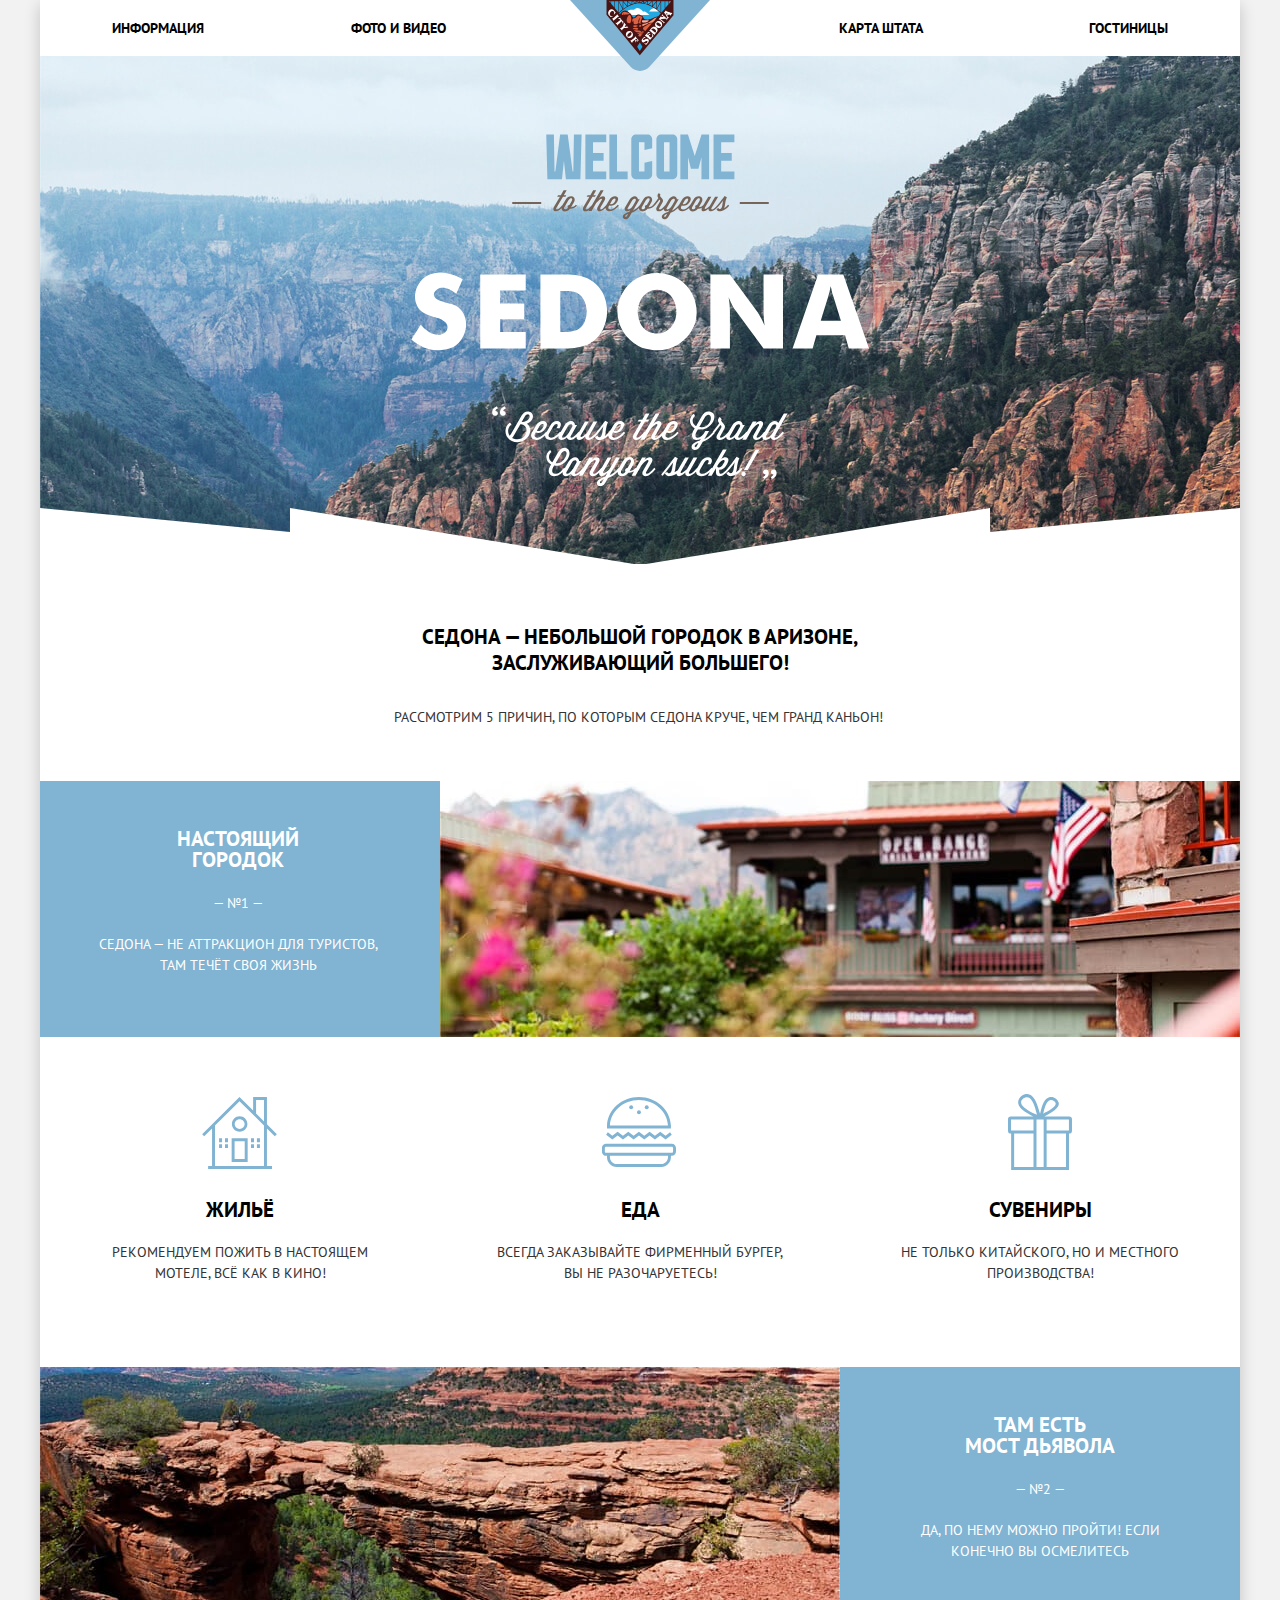
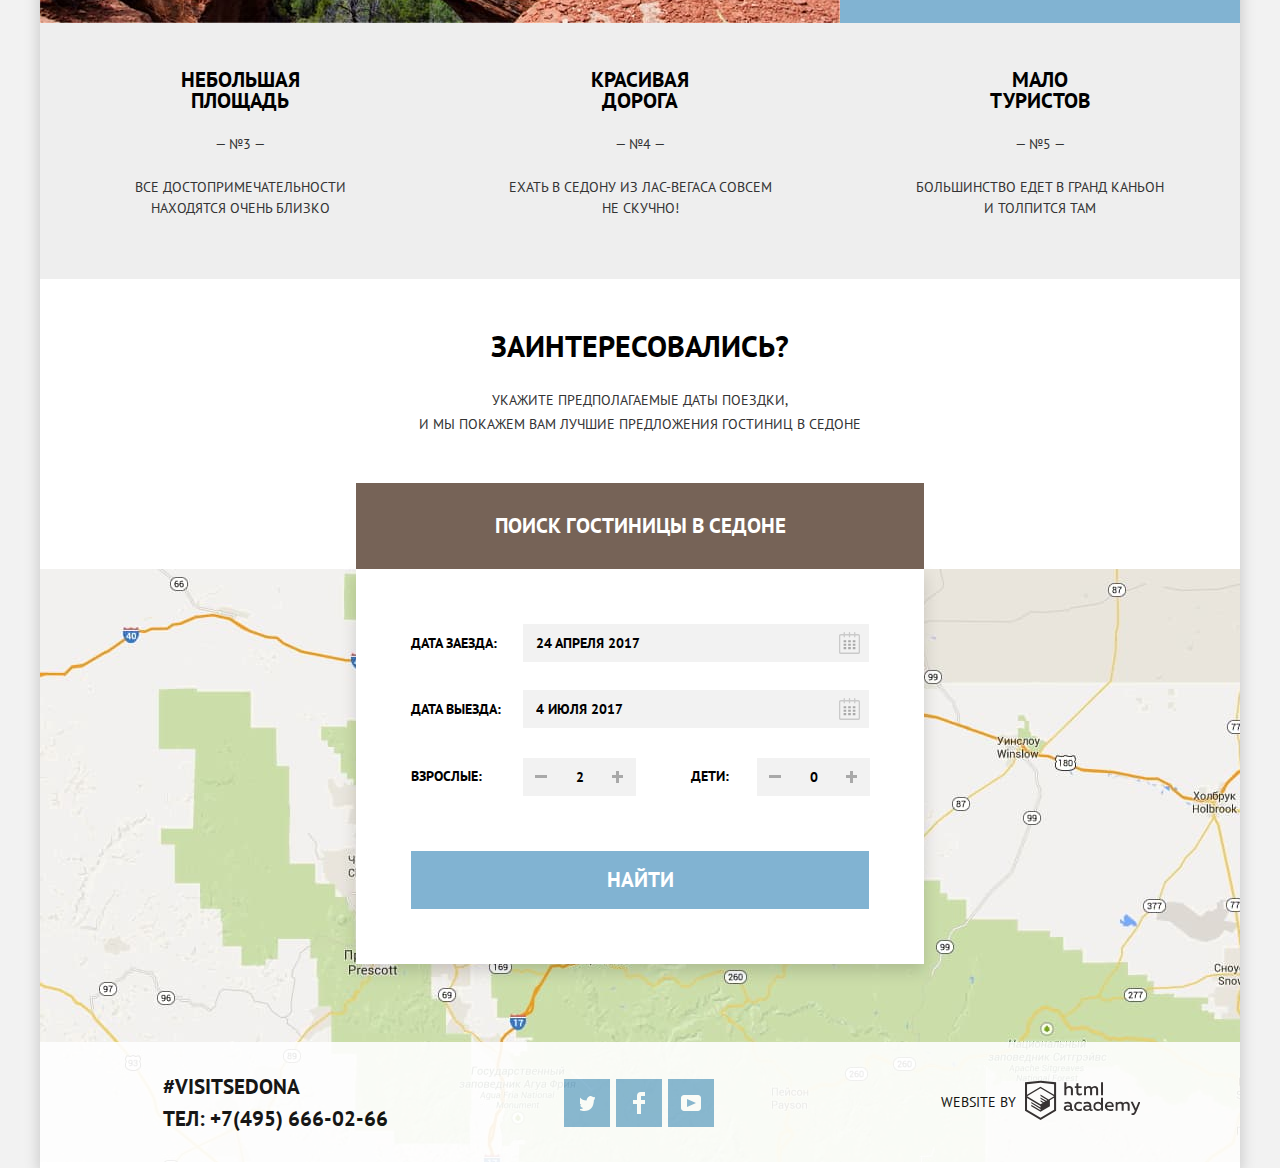
==== commit e061f56d: "defence" ====
--- a/index.html
+++ b/index.html
@@ -5,18 +5,7 @@
     <title>Отдых в Седоне</title>
     <link href="https://fonts.googleapis.com/css?family=PT+Sans:400,700&display=swap&subset=cyrillic" rel="stylesheet">
     <link href="css/normalize.css" rel="stylesheet">
-    <link href="css/style.css" rel="stylesheet">
-    <!-- Pixel Glass index -->
-    <style>
-      HTML {
-        background-repeat: no-repeat;
-        background-position:  50% 0;
-        background-image: url( "pp/img/sedona-index.jpg" );
-      }
-    </style>
-    <script src="pp/pp-script.js"></script>
-	  <link rel="stylesheet" href="pp/pp-style.css">
-    <!-- // Pixel Glass -->
+    <link href="css/minstyle.css" rel="stylesheet">
   </head>
   <body>
     <div class="container">
@@ -175,6 +164,6 @@
         </p>
       </footer>
     </div>
-    <script src="js/popup.js"></script>
+    <script src="js/minpopup.js"></script>
   </body>
 </html>
--- a/css/minstyle.css
+++ b/css/minstyle.css
@@ -0,0 +1 @@
+body{margin:0;padding:0;font-weight:400;font-size:14px;line-height:21px;font-family:"PT Sans",Arial,sans-serif;color:#333;text-transform:uppercase;background-color:#f2f2f2}*,*::before,*::after{box-sizing:border-box}a{text-decoration:none}img{max-width:100%;height:auto}.visually-hidden,input[type="checkbox"].visually-hidden,input[type="radio"].visually-hidden{position:absolute;width:1px;height:1px;margin:-1px;padding:0;overflow:hidden;white-space:nowrap;border:0;clip:rect(0 0 0 0);clip-path:inset(100%)}.container{position:relative;width:1200px;margin:0 auto;padding:0 0;background-color:#fff;box-shadow:0 5px 15px rgba(0,1,1,.2)}.main-navigation{position:relative;font-weight:700;line-height:26px;color:#000;background-color:#fff}.main-header-logo{position:absolute;top:0;left:50%;z-index:1;display:block;width:140px;height:71px;margin-left:-70px}.site-navigation{display:flex;flex-wrap:wrap;justify-content:space-between;width:1200px;margin:0;padding:0;padding-right:72px;padding-left:72px;list-style:none}.site-navigation li{width:239px;padding-top:15px;padding-bottom:15px;color:inherit}.site-navigation li:nth-child(4n-2){margin-right:auto}.site-navigation li:nth-child(4n-1),.site-navigation li:nth-child(4n){text-align:right}.site-navigation .navigation-map{padding-right:6px}.site-navigation a{color:inherit}.site-navigation a[href]:hover,.site-navigation a[href]:focus{color:#81b3d2}.site-navigation a[href]:active{color:rgba(0,0,0,.3)}.site-navigation-current a{color:#766357}.mountains-bg{position:relative;display:flex;justify-content:center;align-items:center;height:508px;background:url(../img/background.jpg) no-repeat top center;background-color:#fff;background-size:100%}.mountains-bg img{width:459px;height:353px}.main-text{width:492px;margin:0 auto;padding-top:60px;padding-bottom:51px;text-align:center}.mountains-bg::before{content:"";position:absolute;bottom:-3px;left:0;z-index:1;width:1200px;height:59px;background-image:url(../img/intro-mask.svg);background-repeat:no-repeat;background-position:top center}.main-text b{font-size:21px;line-height:26px;text-align:center;color:#000}.main-text p{margin:0;padding:0;padding-top:28px;line-height:26px;text-align:left}.features-list{list-style:none}.devils-bridge{display:flex;color:#fff;background-color:#81b3d2}.real-city{display:flex;flex-wrap:wrap;background-color:#81b3d2}.real-city img{width:800px;height:256px}.real-life,.about-bridge{width:400px;padding-top:47px;padding-right:60px;padding-bottom:60px;padding-left:56px;color:#fff;background-color:#81b3d2}.features-list{display:flex;flex-wrap:wrap;margin:0;padding:0}.real-life,.about-bridge{min-height:256px;padding-bottom:20px}.features-item h3{width:150px;margin:0 auto;padding:0;padding-bottom:23px;font-size:21px;text-align:center}.features-item p{margin:0;padding:0;text-align:center}.features-item .number{padding-bottom:22px}.real-life .number,.about-bridge .number{padding-bottom:20px}.city-features{display:flex;justify-content:space-between;margin:0;padding:0;list-style:none;background-color:#fff}.city-features h4{margin:0;padding:0;padding-bottom:22px;font-size:21px;color:#000}.city-features li{width:400px;min-height:330px;padding:50px;padding-top:162px;padding-bottom:20px;text-align:center}.city-features .home{background:url(../img/home.svg) no-repeat 162px 60px}.city-features .food{background:url(../img/food.svg) no-repeat 162px 60px}.city-features .souvenir{background:url(../img/souvenir.svg) no-repeat 168px 57px}.about-bridge{order:2;width:400px;padding:48px;padding-top:47px;padding-bottom:20px}.devils-bridge img{width:800px;height:256px}.last-advantage{width:400px;min-height:256px;padding-top:46px;padding-right:75px;padding-bottom:20px;padding-left:75px;background-color:#eee}.features-item:nth-child(4){padding-right:63px;padding-left:63px}.last-advantage h3{padding-bottom:23px;color:#000}.features{position:relative;z-index:4;padding-bottom:49px;background-color:#fff}.search-hotels h2{position:relative;z-index:4;margin:0;padding:0;padding-bottom:24px;font-size:30px;line-height:36px;text-align:center;color:#000;background-color:#fff}.search-hotels p{position:relative;z-index:4;margin:0;padding:0;padding-bottom:47px;line-height:24px;text-align:center;background-color:#fff}.search-hotels{position:relative}.button{font-weight:700;font-size:14px;line-height:21px;text-align:center;color:#fff;text-transform:uppercase;background-color:#766357}.button:hover,.button:focus{background-color:#604e43}.button:active{color:rgba(255,255,255,.3);background-color:#503e33}.search-hotels .button{position:relative;z-index:4;display:block;width:568px;margin:0 auto;padding:30px 100px;font-size:21px;line-height:26px}.form-hotels{position:absolute;left:50%;z-index:3;display:flex;flex-wrap:wrap;width:568px;min-height:395px;margin-left:-284px;padding:55px;background-color:#fff;box-shadow:0 7px 15px 0 rgba(0,1,1,.15)}.form-hotels label{font-weight:700;line-height:1.86;text-align:left;color:#000}.form-hotels .children{padding-left:51px;padding-right:28px}.form-hotels .arrival-item,.form-hotels .departure-item{display:flex;flex-wrap:wrap;justify-content:space-between;align-items:center;line-height:1.86;width:458px}.form-hotels .input-wrapper{position:relative}.amount .adult{padding-right:41px}.form-hotels .arrival-item{padding-bottom:28px}.form-hotels .departure-item{padding-bottom:30px}.form-hotels input{width:346px;height:38px;padding-top:6px;padding-bottom:6px;padding-left:13px;padding-right:13px;line-height:1.86;font-weight:700;font-size:14px;font-family:"PT Sans",Arial,sans-serif;text-align:left;color:#000;text-transform:uppercase;background-color:#f2f2f2;border:none}.form-hotels .amount{display:flex;width:229px;padding-bottom:55px}.form-hotels .arrival{padding-right:21px}.form-hotels .departure{padding-right:17px}.amount input{width:113px;padding-right:40px;padding-left:40px;text-align:center}.amount label{padding-top:5px}.form-hotels .amount-button{position:absolute;top:0;left:0;width:38px;height:38px;background-color:#f2f2f2;border:none}.amount .increase{left:75px}.amount .increase::after{content:"";position:absolute;top:13px;left:18px;width:3px;height:12px;background-color:#a9a9a9}.amount-button::before{content:"";position:absolute;background-color:#a9a9a9}.amount-button:hover::before,.amount-button:hover::after{background-color:#000}.amount-button:active::before,.amount-button:active::after{background-color:#81b3d2}.reduce::before{top:17px;left:12px;width:12px;height:3px}.increase::before{top:17px;left:14px;width:11px;height:3px}.form-hotels .icon-calendar{position:absolute;top:7px;right:3px;background-color:transparent;border:none}.icon-calendar:hover path{fill:#000}.icon-calendar:active path{fill:#81b3d2}.form-hotels .button{width:100%;min-height:58px;padding-top:16px;padding-bottom:16px;line-height:26px;background-color:#81b3d2;border:none}.footer-contacts,.footer-contacts a{font-weight:700;font-size:21px;line-height:26px;color:#000}.main-footer p{width:400px;margin:0;padding:0}.main-footer{position:absolute;bottom:0;left:0;z-index:3;display:flex;justify-content:space-between;align-items:center;width:1200px;padding-top:32px;padding-bottom:36px;min-height:120px;background-color:#fff;opacity:.9}.main-footer p{width:400px;text-align:center}.main-footer .footer-contacts{padding-left:123px;text-align:left}.footer-contacts span{display:block;padding-bottom:6px}.inner-page .footer-contacts{padding-left:129px}.footer-copyright b{font-weight:400;line-height:26px;color:#000}.social-button{position:relative;display:block;width:46px;height:48px;background-color:#81b3d2}.main-footer .footer-social{display:flex;flex-wrap:wrap;justify-content:flex-start;width:400px;margin:0;padding:0;padding-top:0;padding-right:124px;padding-left:124px}.footer-social li{margin-top:3px;margin-right:6px;margin-bottom:3px}.footer-social li:nth-child(3n){margin-right:0}.social-button::before{content:"";position:absolute;left:50%;top:50%;transform:translate(-50%,-50%);background-repeat:no-repeat;background-position:50% 50%}.social-button-tw::before{width:15px;height:18px;background-image:url(../img/tw-icon.svg)}.social-button-fb::before{width:12px;height:22px;background-image:url(../img/fb-icon.svg)}.social-button-youtube::before{width:20px;height:16px;background-image:url(../img/youtube-icon.svg)}.html-academy{width:115px;height:41px}.logo-html{display:inline-block;padding-left:5px;vertical-align:middle}.logo-html:hover path,.logo-html:focus path{fill:#81b3d2}.logo-html:active path{fill:#bdbbbc}.footer-social a{background-color:#81b3d2}.social-button:hover,.social-button:focus{background-color:#669ec0}.social-button:active{background-color:#5496bd}.social-button:active::before{opacity:.3}.footer-social{list-style:none}.footer-contacts a:hover,.footer-contacts a:focus{color:#81b3d2}.footer-contacts a:active{color:#bdbbbc}.inner-page .button{display:inline-block;max-width:250px;margin-right:3px;padding-top:2px;padding-right:16px;padding-bottom:4px;padding-left:17px;font:inherit;font-weight:700;vertical-align:top;text-align:center;background-color:#81b3d2}.inner-page .button-buy{background-color:#766357}.button:hover,.button:focus,.button:active{background-color:#663d15}.button.disabled,.button:disabled{background-color:#000;cursor:default;opacity:.5}.filters{width:100%;min-height:217px;padding-top:28px;color:#fff;background-color:#6688ae;background-image:url(../img/filter-background.jpg);background-repeat:no-repeat;background-position:50% 50%;background-size:cover}.filter-item legend{margin-bottom:24px;font-weight:700;font-size:16px}.filter-item{border:0 none}.filter-item ul{margin:0;padding:0;list-style:none}.filter-item li{margin-bottom:25px;padding-left:40px}.filter-item label{position:relative;display:block;cursor:pointer;user-select:none}.filter-input + label::before{content:"";position:absolute;top:0;left:-40px;width:23px;height:23px;background:url(../img/checkbox-off.svg) no-repeat center center}.filter-input:checked + label::after{content:"";position:absolute;top:0;left:-40px;width:27px;height:23px;background:url(../img/checkbox-on.svg) no-repeat center center}.filter-input:disabled + label::before{content:"";position:absolute;top:0;left:-40px;width:23px;height:23px;background:url(../img/checkbox-off-disabled.svg) no-repeat center center}.filter-input:disabled:checked + label::after{content:"";position:absolute;top:0;left:-40px;width:23px;height:23px;background:url(../img/checkbox-on-disabled.svg) no-repeat center center}.filter-column .filter-item{width:318px}.filter-column legend{margin-bottom:10px}.price-controls{position:relative;height:36px;margin-bottom:19px;font-size:0;border:2px solid #fff;border-radius:2px}.price-controls::after{content:"";position:absolute;top:50%;left:50%;width:2px;height:22px;background:#fff;transform:translate(-50%,-50%)}.price-controls input{width:62px;margin:0;padding-left:3px;font:inherit;font-size:14px;line-height:21px;text-align:left;color:#fff;color:inherit;background:none;background-color:transparent;border:none}.price-controls .min-price,.price-controls .max-price{width:147px;padding-top:4px;padding-left:64px}.price-controls label{display:inline-block;font-size:14px;line-height:21px;vertical-align:top;cursor:pointer}.range-controls{position:relative;margin-bottom:32px}.range-controls .scale{height:2px;background:rgba(255,255,255,.3)}.range-controls .bar{width:80%;height:2px;background:#fff}.toggle{position:absolute;top:-8px;width:20px;height:20px;padding:0;background-color:#ababab;border:8px solid #fff;border-radius:50%;box-shadow:0 2px 1px 0 rgba(0,1,1,.2);cursor:pointer}.toggle-min{left:0}.toggle-max{left:80%}.toggle:hover,.toggle:focus{background:#1c4f80}.filters .filters-button{width:138px;margin-left:84px;padding-top:5px;padding-bottom:6px;font-weight:400;line-height:21px;background-color:transparent;border:2px solid #fff}.filters-button:hover,.filters-button:focus{color:#000;background-color:#fff}.filters-button:active{background-color:#fff;opacity:.9}.sort{display:flex;justify-content:flex-start;align-items:baseline;min-height:86px;padding-top:29px;padding-right:72px;padding-left:72px;font-size:12px;line-height:18px;color:#000;background-color:#fefefe}.sort p,.sort h2{margin:0;padding:0}.sort p{margin-right:47px}.sort h2{margin-right:40px;font-weight:400;font-size:12px;line-height:18px}.sort .sort-item{margin-right:33px}.sort .indicators{margin-left:auto}.sort .sort-indicator-up{margin-right:10px}.sort-item{color:rgba(0,0,0,.3);border-bottom:1px dotted #81b3d2}.sort-item:hover,.sort-item:focus{color:#81b3d2}.sort-item:active{color:#000;border:none}.sort-indicator-down svg{transform:rotate(180deg)}.sort-indicator:hover path,.sort-indicator:focus path{fill:#231f20}.sort-indicator:active path{fill:#81b3d2}.sort-info{font-weight:700;font-size:21px;line-height:26px}.sort-indicator-current path{fill:#81b3d2}.sort-item-current{color:#81b3d2;border:none}.sort-item-current:hover,.sort-item-current:focus{border-bottom:1px dotted #81b3d2}.sort-item-current:active{border:none}.hotels{margin:0;padding:0;list-style:none}.hotels li{display:flex;justify-content:space-between;align-items:stretch;padding-top:25px;padding-right:72px;padding-bottom:29px;padding-left:72px;border-top:1px solid #e5e5e5}.hotels li:last-child{padding-bottom:30px;border-bottom:1px solid #e5e5e5}.hotels h3{margin:0;margin-bottom:6px;padding:0;max-width:400px}.hotels img{width:135px;height:90px;margin-top:4px;margin-right:29px}.hotels .comfort{position:relative;margin-top:4px;margin-left:auto;padding-top:64px}.hotels .comfort::before{content:"";position:absolute;top:0;right:0;z-index:1;width:89px;height:17px;background-image:url(../img/star.svg);background-repeat:space}.hotels-item .four-stars::before{width:89px}.hotels-item .three-stars::before{width:66px}.hotels-item .two-stars::before{width:42px}.hotel-name{font-size:21px;line-height:26px;color:#000}.hotel-name:hover,.hotel-name:focus{color:#81b3d2}.column-hotel table{width:232px;margin-bottom:14px;border-spacing:0}.hotels-item td{width:96px}.hotel-name:active{color:rgba(0,0,0,.3)}.rating{display:block;padding-top:3px;padding-right:13px;padding-bottom:4px;padding-left:13px;color:#666;background-color:#f2f2f2}.button-info{background-color:#81b3d2}.button-info:hover,.button-info:focus{background-color:#669ec0}.button-info:active{background-color:#5496bd}.filters form{display:flex;padding-right:72px;padding-left:72px}.filters fieldset{width:255px;margin:0;padding:0}.filter-column{width:318px;margin-left:auto}.inner-page .main-footer{position:static;background-color:#fff}@keyframes bounce{0%{transform:translateY(-395px)}50%{transform:translateY(-200px)}90%{transform:translateY(-50px)}100%{transform:translateY(0)}}@keyframes shake{0%,100%{transform:translateX(0)}10%,30%,50%,70%,90%{transform:translateX(-10px)}20%,40%,60%,80%{transform:translateX(10px)}}.modal-show{animation:bounce 0.5s}.modal-error{animation:shake 0.6s}.modal{display:none}.map{position:relative}.map .google-map{position:absolute;z-index:2;width:1200px;height:593px;border:none}
